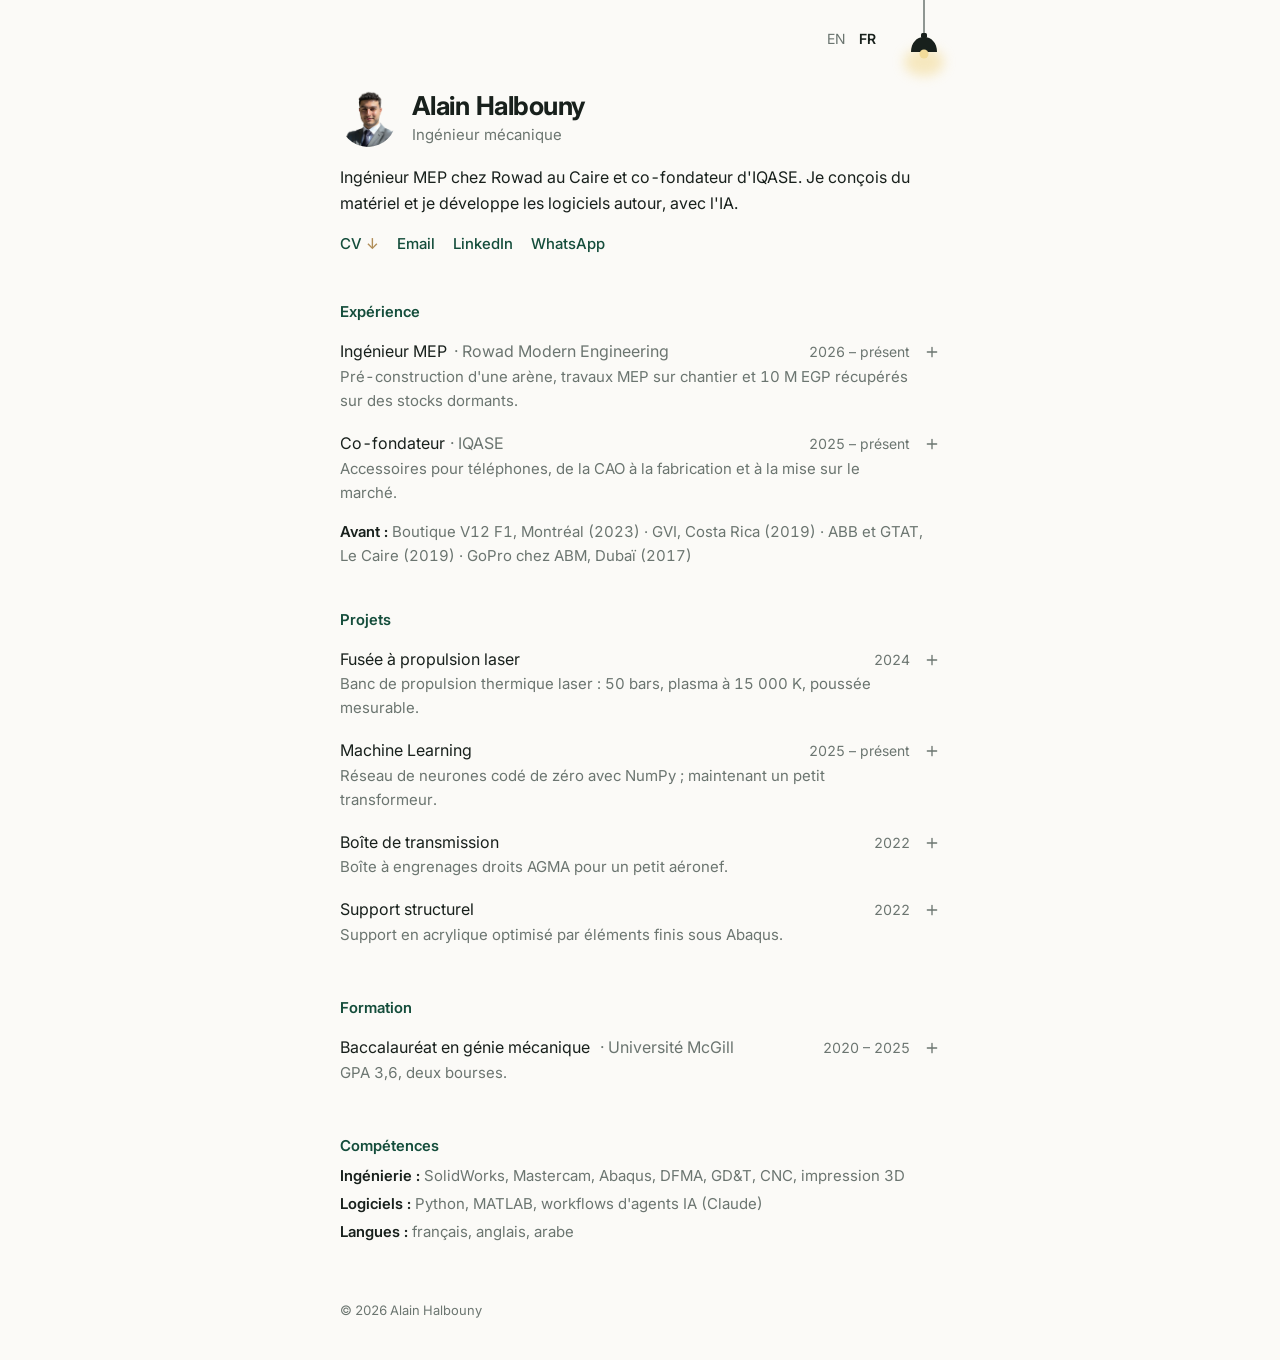
==== fr/index.html @ 98970a5c "Bring the site to life: lamp theme switch, fluid hover, open-in-place rows - Pull-cord lamp switches" ====
<!DOCTYPE html>
<html lang="fr">
<head>
  <meta charset="utf-8">
  <meta name="viewport" content="width=device-width, initial-scale=1">
  <title>Alain Halbouny · Ingénieur mécanique</title>
  <meta name="description" content="Alain Halbouny : ingénieur mécanique (McGill), ingénieur MEP chez Rowad Modern Engineering et co-fondateur d'IQASE.">
  <link rel="alternate" hreflang="en" href="https://a-hal.github.io/">
  <link rel="alternate" hreflang="fr" href="https://a-hal.github.io/fr/">
  <meta property="og:title" content="Alain Halbouny · Ingénieur mécanique">
  <meta property="og:description" content="Alain Halbouny : ingénieur mécanique (McGill), ingénieur MEP chez Rowad Modern Engineering et co-fondateur d'IQASE.">
  <meta property="og:image" content="https://a-hal.github.io/linkedin.png">
  <script>document.documentElement.classList.add("js");try{var t=localStorage.getItem("theme");if(t)document.documentElement.setAttribute("data-theme",t)}catch(e){}</script>
  <link rel="preconnect" href="https://fonts.googleapis.com">
  <link rel="preconnect" href="https://fonts.gstatic.com" crossorigin>
  <link href="https://fonts.googleapis.com/css2?family=Inter:opsz,wght@14..32,400..700&display=swap" rel="stylesheet">
  <link rel="stylesheet" href="../assets/style.css">
</head>
<body>
<div class="wrap">

  <nav class="top">
    <span class="lang">
      <a href="../" hreflang="en"><span class="wt"><span class="ghost" aria-hidden="true">EN</span><span class="live">EN</span></span></a>
      <a href="./" hreflang="fr" aria-current="page"><span class="wt"><span class="ghost" aria-hidden="true">FR</span><span class="live">FR</span></span></a>
    </span>
    <button class="lamp" id="lamp" type="button" aria-label="Tirez le cordon pour passer du clair au sombre">
      <svg width="44" height="96" viewBox="0 0 44 96" aria-hidden="true">
        <line class="cord" x1="22" y1="0" x2="22" y2="34"/>
        <g class="hang">
          <ellipse class="glow" cx="22" cy="62" rx="20" ry="14" filter="url(#lamp-blur)"/>
          <rect class="shade" x="19" y="33" width="6" height="5" rx="1.5"/>
          <path class="shade" d="M9 52 C9 43 14.5 37 22 37 C29.5 37 35 43 35 52 Z"/>
          <circle class="bulb" cx="22" cy="54" r="4.5"/>
        </g>
        <defs><filter id="lamp-blur" x="-60%" y="-60%" width="220%" height="220%"><feGaussianBlur stdDeviation="6"/></filter></defs>
      </svg>
    </button>
  </nav>

  <main class="reveal">
    <header class="intro">
      <div class="who">
        <img src="../linkedin.png" alt="Alain Halbouny" width="56" height="56">
        <div>
          <h1>Alain Halbouny</h1>
          <p class="role">Ingénieur mécanique</p>
        </div>
      </div>
      <p class="lede">Ingénieur MEP chez Rowad au Caire et co-fondateur d'IQASE. Je conçois du matériel et je développe les logiciels autour, avec l'IA.</p>
      <div class="links">
        <a class="cv" href="../cv/Alain_Halbouny_CV_FR.pdf" download>CV</a>
        <a href="mailto:alainhalbouny@gmail.com">Email</a>
        <a href="https://www.linkedin.com/in/alain-halbouny" target="_blank" rel="noopener">LinkedIn</a>
        <a href="https://wa.me/15144431307" target="_blank" rel="noopener">WhatsApp</a>
      </div>
    </header>

    <section>
      <h2>Expérience</h2>
      <ul class="list">
        <li>
          <button class="item-head" type="button" aria-expanded="false" aria-controls="p1">
            <span class="t"><span class="wt"><span class="ghost" aria-hidden="true">Ingénieur MEP</span><span class="live">Ingénieur MEP</span></span> <span class="org">· Rowad Modern Engineering</span></span><time>2026 – présent</time><svg class="plus" viewBox="0 0 24 24" fill="none" stroke="currentColor" stroke-width="2" stroke-linecap="round" aria-hidden="true"><path d="M12 5v14M5 12h14"/></svg>
            <span class="sum">Pré-construction d'une arène, travaux MEP sur chantier et 10&nbsp;M&nbsp;EGP récupérés sur des stocks dormants.</span>
          </button>
          <div class="panel" id="p1"><div><div class="panel-in">
            <ul><li>Pré-construction d'une grande arène intérieure polyvalente : planification MEP, coordination, achats et soumissions.</li><li>Chantier en CVC, incendie, plomberie et électricité : inspections, contrôle qualité, mise en service et remise.</li><li>Valorisation des stocks dormants : 1&nbsp;400 références immobilisées dans l'entrepôt principal. 10&nbsp;M&nbsp;EGP récupérés sur les premiers 20&nbsp;%, deux fois la valeur comptable : ferraille, envoi sur chantier et retours fournisseurs.</li><li>Création avec Claude de l'application web multi-utilisateurs qui pilote le projet : stocks, QC, décisions, audit et tableaux de bord. 1&nbsp;600+ commits en 6&nbsp;semaines avec des agents IA ; données ERP en direct et généralisation à toute l'entreprise à venir.</li><li>Membre du comité Supply Chain.</li></ul><div class="stage" role="img" aria-label="L'application de valorisation des stocks : chaque article reçoit une décision, chantier, ferraille ou retour, et le total récupéré atteint 10&nbsp;M&nbsp;EGP.">
            <div class="win">
              <div class="win-bar"><i></i><i></i><i></i><span>Stocks dormants</span></div>
              <div class="win-body">
                <div class="win-rows"><div class="r"><div class="bar" style="width:62%"></div><div class="bar" style="width:70%"></div><span class="chip">Chantier</span></div><div class="r"><div class="bar" style="width:45%"></div><div class="bar" style="width:50%"></div><span class="chip scrap">Ferraille</span></div><div class="r"><div class="bar" style="width:72%"></div><div class="bar" style="width:60%"></div><span class="chip">Retour</span></div><div class="r"><div class="bar" style="width:54%"></div><div class="bar" style="width:80%"></div><span class="chip">Chantier</span></div><div class="r"><div class="bar" style="width:48%"></div><div class="bar" style="width:55%"></div><span></span></div></div>
                <div class="win-total">
                  <span class="lbl">Récupérés</span>
                  <span class="num"><span class="cur">EGP</span><span class="digits"><span class="dg"><span data-to="1"><b>0</b><b>1</b><b>2</b><b>3</b><b>4</b><b>5</b><b>6</b><b>7</b><b>8</b><b>9</b></span></span><span class="dg"><span data-to="10"><b>0</b><b>1</b><b>2</b><b>3</b><b>4</b><b>5</b><b>6</b><b>7</b><b>8</b><b>9</b><b>0</b></span></span><span>M</span></span></span>
                  <span class="sub">Premiers 20&nbsp;% de 1&nbsp;400 références, 2× la valeur comptable</span>
                </div>
              </div>
            </div>
          </div>
          </div></div></div>
        </li>
        <li>
          <button class="item-head" type="button" aria-expanded="false" aria-controls="p2">
            <span class="t"><span class="wt"><span class="ghost" aria-hidden="true">Co-fondateur</span><span class="live">Co-fondateur</span></span> <span class="org">· IQASE</span></span><time>2025 – présent</time><svg class="plus" viewBox="0 0 24 24" fill="none" stroke="currentColor" stroke-width="2" stroke-linecap="round" aria-hidden="true"><path d="M12 5v14M5 12h14"/></svg>
            <span class="sum">Accessoires pour téléphones, de la CAO à la fabrication et à la mise sur le marché.</span>
          </button>
          <div class="panel" id="p2"><div><div class="panel-in">
            <ul><li>Conception des produits et CAO prête pour la production ; prototypage d'une nouvelle gamme.</li><li>Gestion de la fabrication avec des fournisseurs en Chine ; moule en cours d'usinage pour la première production.</li><li>Modèle financier (coût unitaire, prix, marges), gestion du budget et du compte de résultat.</li><li>Mise sur le marché dans la région MENA : image de marque, marketing digital, distribution.</li></ul>
          </div></div></div>
        </li>
      </ul>
      <p class="note"><b>Avant :</b> Boutique V12 F1, Montréal (2023) · GVI, Costa Rica (2019) · ABB et GTAT, Le Caire (2019) · GoPro chez ABM, Dubaï (2017)</p>
    </section>

    <section>
      <h2>Projets</h2>
      <ul class="list">
        <li>
          <button class="item-head" type="button" aria-expanded="false" aria-controls="p3">
            <span class="t"><span class="wt"><span class="ghost" aria-hidden="true">Fusée à propulsion laser</span><span class="live">Fusée à propulsion laser</span></span></span><time>2024</time><svg class="plus" viewBox="0 0 24 24" fill="none" stroke="currentColor" stroke-width="2" stroke-linecap="round" aria-hidden="true"><path d="M12 5v14M5 12h14"/></svg>
            <span class="sum">Banc de propulsion thermique laser : 50&nbsp;bars, plasma à 15&nbsp;000&nbsp;K, poussée mesurable.</span>
          </button>
          <div class="panel" id="p3"><div><div class="panel-in">
            <ul><li>Chambre d'ionisation en aluminium dimensionnée pour 50&nbsp;bars, avec un laser continu de 350&nbsp;W pendant 30&nbsp;s.</li><li>Étude de transfert de chaleur par premiers principes : dissipateurs et refroidissement régénératif.</li><li>CAO DFMA et dessins GD&amp;T sous SolidWorks ; direction du prototypage et de la fabrication.</li><li>Livré en 6&nbsp;mois dans le budget ; tests structurels réussis et poussée mesurée.</li></ul>
          </div></div></div>
        </li>
        <li>
          <button class="item-head" type="button" aria-expanded="false" aria-controls="p4">
            <span class="t"><span class="wt"><span class="ghost" aria-hidden="true">Machine Learning</span><span class="live">Machine Learning</span></span></span><time>2025 – présent</time><svg class="plus" viewBox="0 0 24 24" fill="none" stroke="currentColor" stroke-width="2" stroke-linecap="round" aria-hidden="true"><path d="M12 5v14M5 12h14"/></svg>
            <span class="sum">Réseau de neurones codé de zéro avec NumPy ; maintenant un petit transformeur.</span>
          </button>
          <div class="panel" id="p4"><div><div class="panel-in">
            <ul><li>Perceptron multicouche codé de zéro avec NumPy, entraîné sur les chiffres manuscrits MNIST.</li><li>Développement d'un petit modèle de langage à transformeurs pour comprendre l'attention.</li></ul>
          </div></div></div>
        </li>
        <li>
          <button class="item-head" type="button" aria-expanded="false" aria-controls="p5">
            <span class="t"><span class="wt"><span class="ghost" aria-hidden="true">Boîte de transmission</span><span class="live">Boîte de transmission</span></span></span><time>2022</time><svg class="plus" viewBox="0 0 24 24" fill="none" stroke="currentColor" stroke-width="2" stroke-linecap="round" aria-hidden="true"><path d="M12 5v14M5 12h14"/></svg>
            <span class="sum">Boîte à engrenages droits AGMA pour un petit aéronef.</span>
          </button>
          <div class="panel" id="p5"><div><div class="panel-in">
            <ul><li>Transmission à engrenages droits à double réduction, norme AGMA.</li><li>Analyse des efforts, contraintes et fatigue ; arbres, roulements et clavettes dimensionnés sur leur cycle de vie.</li><li>Optimisation itérative avec des scripts Python et des feuilles de calcul.</li></ul>
          </div></div></div>
        </li>
        <li>
          <button class="item-head" type="button" aria-expanded="false" aria-controls="p6">
            <span class="t"><span class="wt"><span class="ghost" aria-hidden="true">Support structurel</span><span class="live">Support structurel</span></span></span><time>2022</time><svg class="plus" viewBox="0 0 24 24" fill="none" stroke="currentColor" stroke-width="2" stroke-linecap="round" aria-hidden="true"><path d="M12 5v14M5 12h14"/></svg>
            <span class="sum">Support en acrylique optimisé par éléments finis sous Abaqus.</span>
          </button>
          <div class="panel" id="p6"><div><div class="panel-in">
            <ul><li>Support 2D en acrylique léger, résistance maximale pour une rigidité cible.</li><li>Analyse EF sous Abaqus calibrée avec des essais matériaux ; fichiers DXF pour la découpe laser.</li></ul>
          </div></div></div>
        </li>
      </ul>
    </section>

    <section>
      <h2>Formation</h2>
      <ul class="list">
        <li>
          <button class="item-head" type="button" aria-expanded="false" aria-controls="p7">
            <span class="t"><span class="wt"><span class="ghost" aria-hidden="true">Baccalauréat en génie mécanique</span><span class="live">Baccalauréat en génie mécanique</span></span> <span class="org">· Université McGill</span></span><time>2020 – 2025</time><svg class="plus" viewBox="0 0 24 24" fill="none" stroke="currentColor" stroke-width="2" stroke-linecap="round" aria-hidden="true"><path d="M12 5v14M5 12h14"/></svg>
            <span class="sum">GPA 3,6, deux bourses.</span>
          </button>
          <div class="panel" id="p7"><div><div class="panel-in">
            <ul><li>Bourses commémoratives du Professeur Bill Williams et John Howard Ambrose, 2020–2021.</li><li>Cours : thermodynamique, conception mécanique, mécanique des fluides, DFMA, GD&amp;T, transfert de chaleur, aérodynamique subsonique.</li></ul>
          </div></div></div>
        </li>
      </ul>
    </section>

    <section>
      <h2>Compétences</h2>
      <p class="plain"><b>Ingénierie :</b> SolidWorks, Mastercam, Abaqus, DFMA, GD&amp;T, CNC, impression 3D</p>
      <p class="plain"><b>Logiciels :</b> Python, MATLAB, workflows d'agents IA (Claude)</p>
      <p class="plain"><b>Langues :</b> français, anglais, arabe</p>
    </section>
  </main>

  <footer>© 2026 Alain Halbouny</footer>

</div>
<script src="../assets/main.js"></script>
</body>
</html>
---- assets/style.css ----
/* Alain Halbouny, personal site.
   Motion follows Fluid Functionalism's tiers: fast 80ms (hover, focus),
   moderate 160ms (indicators), slow 250ms (panels, page reveal); exits run
   one tier quicker. Springs are written as linear(). */

/* ---------- Tokens ---------- */
:root {
  --accent: #b08d57;               /* muted gold, the same in both themes */
  --bg: #fbfaf7;                   /* off-white */
  --surface: #ffffff;              /* white */
  --ink: #18201c;
  --muted: #6b7570;
  --line: #e6e5df;
  --hover: rgb(20 77 59 / 0.06);
  --primary: #144d3b;              /* dark alpine green */
  --shadow: 0 1px 2px rgb(24 32 28 / 0.06), 0 12px 32px -8px rgb(24 32 28 / 0.14);
  --bulb: #f3dc9a;
  --scrap-ink: #8a6a37;

  --spring-fast: 80ms linear(0, 0.5729, 0.8966, 0.9789, 0.996, 1, 1);
  --spring-moderate: 160ms linear(0, 0.3878, 0.7777, 0.9458, 0.9946, 1.0029, 1.0021, 1);
  --spring-slow: 250ms linear(0, 0.3878, 0.7777, 0.9458, 0.9946, 1.0029, 1.0021, 1);
  --exit-fast: 60ms ease-in;
  --exit-moderate: 120ms ease-in;
  --arrive: cubic-bezier(0.25, 0.8, 0.25, 1);

  --w-normal: "wght" 400, "opsz" 16;
  --w-semi: "wght" 600, "opsz" 22;
  color-scheme: light;
}
@media (prefers-color-scheme: dark) {
  :root:not([data-theme="light"]) {
    --bg: #0e1421; --surface: #162033; --ink: #e8ecf3; --muted: #8f9bb0; --line: #24304a;
    --hover: rgb(41 151 255 / 0.10); --primary: #2997ff; --bulb: #3a4254; --scrap-ink: #d9b77e;
    --shadow: 0 1px 2px rgb(0 0 0 / 0.4), 0 12px 32px -8px rgb(0 0 0 / 0.5);
    color-scheme: dark;
  }
}
:root[data-theme="dark"] {
  --bg: #0e1421; --surface: #162033; --ink: #e8ecf3; --muted: #8f9bb0; --line: #24304a;
  --hover: rgb(41 151 255 / 0.10); --primary: #2997ff; --bulb: #3a4254; --scrap-ink: #d9b77e;
  --shadow: 0 1px 2px rgb(0 0 0 / 0.4), 0 12px 32px -8px rgb(0 0 0 / 0.5);
  color-scheme: dark;
}

/* ---------- Base ---------- */
*, *::before, *::after { box-sizing: border-box; }
html { -webkit-text-size-adjust: 100%; }
body {
  margin: 0;
  background: var(--bg);
  color: var(--ink);
  font: 16px/1.6 "Inter", system-ui, -apple-system, "Segoe UI", sans-serif;
  font-variation-settings: var(--w-normal);
  font-feature-settings: "tnum" 1;
  transition: background-color 200ms ease, color 200ms ease;
}
b, strong, h1, h2 { font-weight: inherit; font-variation-settings: var(--w-semi); }
a { color: var(--primary); text-decoration: none; }
a:hover { text-decoration: underline; text-decoration-color: var(--accent); text-underline-offset: 3px; }
:focus-visible { outline: 2px solid var(--primary); outline-offset: 2px; border-radius: 6px; }
::selection { background: var(--primary); color: #fff; }

.wrap { max-width: 640px; margin: 0 auto; padding: 0 20px; position: relative; }

/* ---------- Top: language + lamp ---------- */
.top { display: flex; justify-content: flex-end; align-items: center; padding: 22px 58px 0 0; font-size: 14px; min-height: 56px; }
.lang { display: inline-flex; gap: 2px; }
.lang a { color: var(--muted); padding: 2px 6px; border-radius: 6px; transition: color var(--spring-fast); }
.lang a:hover { color: var(--ink); text-decoration: none; }
.lang a[aria-current] { color: var(--ink); }

/* Weight without reflow: a hidden copy at the heaviest weight holds the width. */
.wt { display: inline-grid; }
.wt > * { grid-area: 1 / 1; }
.wt > .ghost { visibility: hidden; font-variation-settings: var(--w-semi); }
.wt > .live { transition: font-variation-settings var(--spring-fast); }
[aria-current] .wt > .live, [aria-expanded="true"] .wt > .live { font-variation-settings: var(--w-semi); }

/* The lamp hangs from the top edge. Pull the cord, or click it, to switch the light. */
.lamp {
  position: absolute; top: 0; right: 14px; width: 44px; height: 96px;
  background: none; border: 0; padding: 0; cursor: grab; touch-action: none;
  -webkit-tap-highlight-color: transparent; border-radius: 0 0 12px 12px;
}
.lamp:active { cursor: grabbing; }
.lamp svg { display: block; overflow: visible; transform-origin: 22px 0; }
.lamp .cord { stroke: var(--muted); stroke-width: 1.5; stroke-linecap: round; }
.lamp .shade { fill: var(--ink); transition: fill 200ms ease; }
.lamp .bulb { fill: var(--bulb); transition: fill 200ms ease; }
.lamp .glow { fill: var(--bulb); opacity: .6; transition: opacity 250ms ease; }
:root[data-theme="dark"] .lamp .glow { opacity: 0; }
@media (prefers-color-scheme: dark) { :root:not([data-theme="light"]) .lamp .glow { opacity: 0; } }

/* ---------- Intro ---------- */
.intro { padding: 34px 0 4px; }
.who { display: flex; align-items: center; gap: 16px; margin-bottom: 18px; }
.who img { width: 56px; height: 56px; border-radius: 50%; object-fit: cover; object-position: center 15%; }
h1 { font-size: 26px; line-height: 1.2; letter-spacing: -0.02em; margin: 0; font-variation-settings: "wght" 700, "opsz" 32; }
.role { margin: 2px 0 0; color: var(--muted); font-size: 15px; }
.lede { margin: 0 0 16px; }
.links { display: flex; flex-wrap: wrap; gap: 6px 18px; font-size: 15px; font-variation-settings: "wght" 500, "opsz" 18; }
.links .cv::after { content: " ↓"; color: var(--accent); }

/* ---------- Sections ---------- */
section { padding-top: 40px; }
h2 { margin: 0 0 6px; font-size: 15px; color: var(--primary); }
.note { margin: 6px 0 0; color: var(--muted); font-size: 15px; }
.note b { color: var(--ink); }
.plain { margin: 0; color: var(--muted); font-size: 15px; }
.plain + .plain { margin-top: 4px; }
.plain b { color: var(--ink); }

/* A list of click-through rows sharing one gliding hover highlight. */
.list { list-style: none; margin: 0 -12px; padding: 0; position: relative; }
.list > li { position: static; }
.item-head { position: relative; z-index: 1; }
.hl {
  position: absolute; left: 0; top: 0; z-index: 0; border-radius: 10px; background: var(--hover);
  opacity: 0; pointer-events: none;
  transition: transform var(--spring-fast), width var(--spring-fast), height var(--spring-fast), opacity var(--exit-fast);
}
.hl.on { opacity: 1; transition: transform var(--spring-fast), width var(--spring-fast), height var(--spring-fast), opacity var(--spring-fast); }
.hl.snap { transition: opacity var(--spring-fast); }

.item-head {
  display: grid; grid-template-columns: 1fr auto 16px; align-items: baseline; gap: 0 14px;
  width: 100%; padding: 9px 12px; margin: 0; border: 0; background: none; color: inherit;
  font: inherit; text-align: left; cursor: pointer; border-radius: 10px;
}
.item-head .org { color: var(--muted); }
.item-head time { color: var(--muted); font-size: 14px; white-space: nowrap; }
.item-head .sum { grid-column: 1 / 3; color: var(--muted); font-size: 15px; }
.plus { width: 16px; height: 16px; align-self: start; margin-top: 5px; grid-row: 1; grid-column: 3; color: var(--muted);
  transition: transform var(--spring-moderate), color var(--spring-fast); }
.item-head:hover .plus { color: var(--ink); }
[aria-expanded="true"] .plus { transform: rotate(45deg); color: var(--ink); }

.panel { display: grid; grid-template-rows: 1fr; }
.js .panel { grid-template-rows: 0fr; transition: grid-template-rows var(--exit-moderate); }
.panel > div { overflow: hidden; min-height: 0; }
.js .open > .panel { grid-template-rows: 1fr; transition: grid-template-rows var(--spring-slow); }
.panel-in { padding: 4px 12px 16px; }
.js .panel-in { opacity: 0; transform: translateY(-4px); transition: opacity var(--exit-fast), transform var(--exit-fast); }
.js .open .panel-in { opacity: 1; transform: none; transition: opacity var(--spring-slow) 40ms, transform var(--spring-slow) 40ms; }
.panel ul { margin: 0; padding: 0 0 0 18px; list-style: disc; display: grid; gap: 4px; font-size: 15px; }
.panel li::marker { color: var(--accent); }

@media (max-width: 520px) {
  .item-head { grid-template-columns: 1fr 16px; }
  .item-head time { grid-row: 2; grid-column: 1; }
  .item-head .sum { grid-row: 3; grid-column: 1 / -1; }
}

footer { padding: 56px 0 40px; color: var(--muted); font-size: 13px; }

/* ---------- Page reveal (after Fluid Functionalism's reveal-landing) ---------- */
@keyframes reveal-in { from { opacity: 0; transform: translateY(12px) scale(0.94); } }
@keyframes reveal-out { to { opacity: 0; transform: translateY(-12px) scale(0.94); } }
.reveal > .intro > * { animation: reveal-in var(--spring-slow) both; }
.reveal > .intro > :nth-child(2) { animation-delay: .1s; }
.reveal > .intro > :nth-child(n + 3) { animation-delay: .2s; }
.reveal > section { animation: reveal-in var(--spring-slow) .3s both; }
@supports (animation-timeline: view()) {
  .reveal > section {
    animation: reveal-in 1ms linear both, reveal-out 1ms linear both, reveal-in var(--spring-slow) backwards;
    animation-timeline: view(), view(), auto;
    animation-range: entry 12px entry 120px, exit calc(100% - 120px) exit calc(100% - 12px), normal;
    animation-delay: 0s, 0s, .4s;
  }
}

/* ---------- Illustration: the material recovery app (Stageshow rules) ---------- */
.stage {
  margin: 14px 0 2px; position: relative; height: 240px; overflow: hidden;
  -webkit-mask-image: linear-gradient(to bottom, #000 72%, transparent 98%);
          mask-image: linear-gradient(to bottom, #000 72%, transparent 98%);
}
.win {
  position: absolute; left: 1px; right: 1px; top: 1px; background: var(--surface); border-radius: 12px;
  box-shadow: var(--shadow), 0 0 0 1px var(--line); font-size: 13px; line-height: 1.3;
}
.win-bar { height: 38px; display: flex; align-items: center; gap: 7px; padding: 0 14px; border-bottom: 1px solid var(--line); }
.win-bar i { width: 10px; height: 10px; border-radius: 50%; background: var(--line); }
.win-bar span { margin-left: 10px; color: var(--muted); }
.win-body { display: grid; grid-template-columns: 1fr 176px; }
.win-rows { padding: 4px 0; border-right: 1px solid var(--line); }
.r { display: grid; grid-template-columns: 1fr 44px 74px; align-items: center; gap: 12px; height: 38px; padding: 0 12px 0 14px; }
.r + .r { border-top: 1px solid var(--line); }
.bar { height: 6px; border-radius: 3px; background: var(--line); }
.chip {
  justify-self: start; padding: 3px 9px; border-radius: 999px; font-size: 12px; line-height: 1.3;
  font-variation-settings: "wght" 520, "opsz" 14; background: var(--hover); color: var(--primary);
  transition: opacity 260ms var(--arrive), transform 260ms var(--arrive);
}
.chip.scrap { background: rgb(176 141 87 / 0.16); color: var(--scrap-ink); }
.win-total { padding: 16px; display: flex; flex-direction: column; gap: 2px; }
.win-total .lbl { color: var(--muted); }
.num { display: flex; align-items: baseline; font-size: 30px; line-height: 1.15; letter-spacing: -0.02em; font-variation-settings: "wght" 650, "opsz" 32; }
.num .cur { margin-right: 6px; font-size: 14px; color: var(--muted); font-variation-settings: var(--w-semi); letter-spacing: 0; }
.digits { display: inline-flex; }
.dg { display: block; height: 1.15em; overflow: hidden; }
.dg > span { display: flex; flex-direction: column; will-change: transform; }
.dg > span > b { display: block; height: 1.15em; font-variation-settings: inherit; }
.win-total .sub { color: var(--muted); font-size: 12px; margin-top: 4px; }

.js .stage:not(.played) .chip { opacity: 0; transform: scale(0.9); }
.stage .r:nth-child(2) .chip { transition-delay: 120ms; }
.stage .r:nth-child(3) .chip { transition-delay: 240ms; }
.stage .r:nth-child(4) .chip { transition-delay: 360ms; }
.stage .r:nth-child(5) .chip { transition-delay: 480ms; }

@media (max-width: 520px) {
  .stage { height: 338px; -webkit-mask-image: linear-gradient(to bottom, #000 84%, transparent 99%); mask-image: linear-gradient(to bottom, #000 84%, transparent 99%); }
  .win-body { grid-template-columns: 1fr; }
  .win-total { order: -1; border-bottom: 1px solid var(--line); }
  .win-rows { border-right: 0; }
  .r { grid-template-columns: 1fr 32px auto; }
  .win-total { flex-direction: row; flex-wrap: wrap; align-items: baseline; gap: 0 12px; padding: 12px 14px; }
  .win-total .sub { flex-basis: 100%; margin-top: 0; }
}

@media (prefers-reduced-motion: reduce) {
  .reveal > *, .reveal > * > * { animation: none !important; }
  .hl, .plus, .panel, .panel-in, .chip { transition-property: opacity, color, background-color !important; }
}
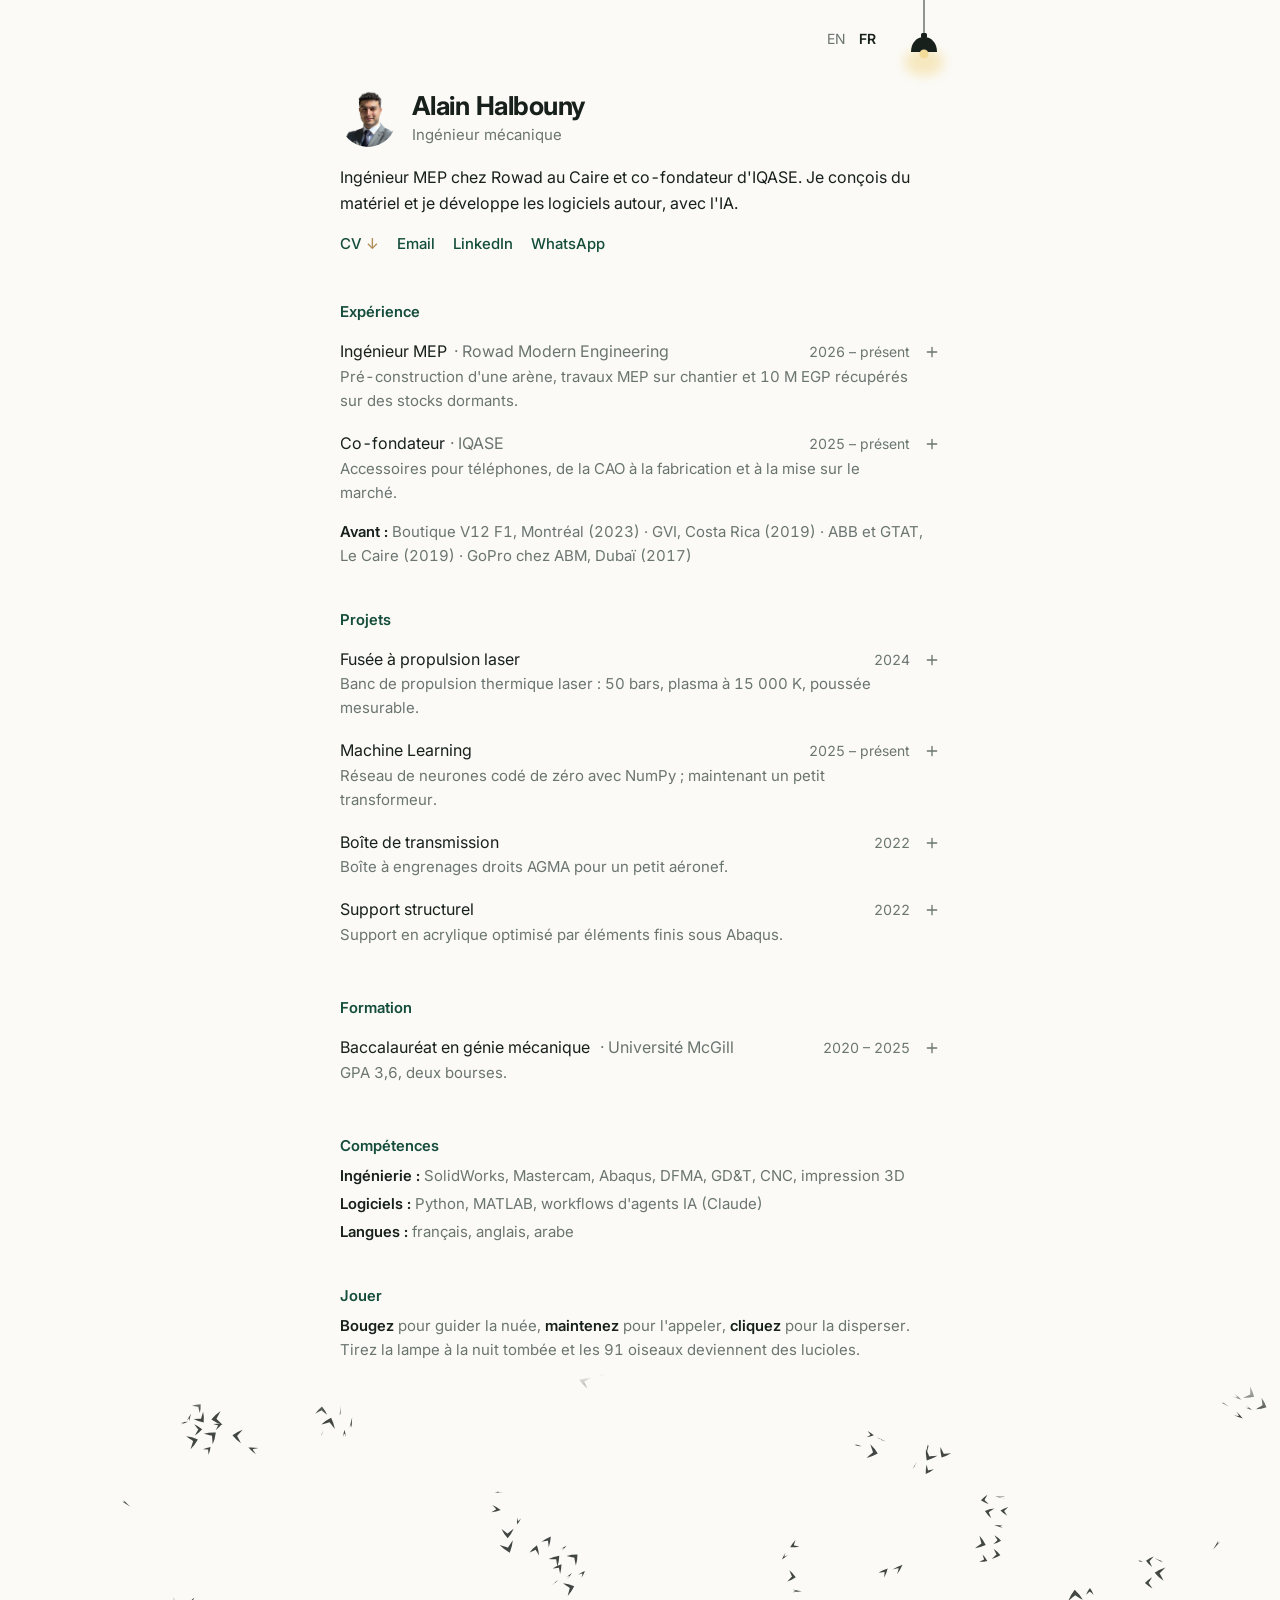
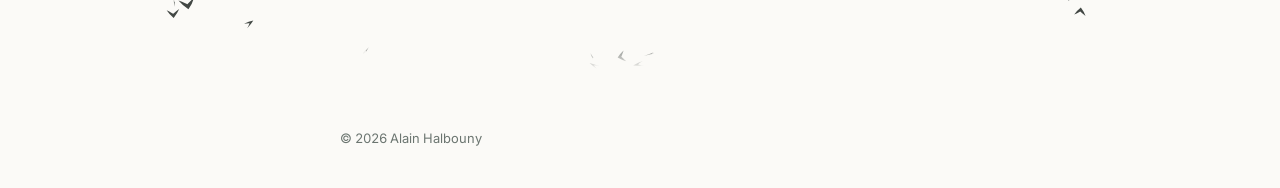
==== commit d717dc41: "Add a flock to play with: birds by day, fireflies after the lamp - A boids flock at the foot of the " ====
--- a/fr/index.html
+++ b/fr/index.html
@@ -26,12 +26,14 @@
     </span>
     <button class="lamp" id="lamp" type="button" aria-label="Tirez le cordon pour passer du clair au sombre">
       <svg width="44" height="96" viewBox="0 0 44 96" aria-hidden="true">
+        <g class="swing">
         <line class="cord" x1="22" y1="0" x2="22" y2="34"/>
         <g class="hang">
           <ellipse class="glow" cx="22" cy="62" rx="20" ry="14" filter="url(#lamp-blur)"/>
           <rect class="shade" x="19" y="33" width="6" height="5" rx="1.5"/>
           <path class="shade" d="M9 52 C9 43 14.5 37 22 37 C29.5 37 35 43 35 52 Z"/>
           <circle class="bulb" cx="22" cy="54" r="4.5"/>
+        </g>
         </g>
         <defs><filter id="lamp-blur" x="-60%" y="-60%" width="220%" height="220%"><feGaussianBlur stdDeviation="6"/></filter></defs>
       </svg>
@@ -156,11 +158,18 @@
       <p class="plain"><b>Logiciels :</b> Python, MATLAB, workflows d'agents IA (Claude)</p>
       <p class="plain"><b>Langues :</b> français, anglais, arabe</p>
     </section>
+
+    <section class="play">
+      <h2>Jouer</h2>
+      <p class="hint"><b>Bougez</b> pour guider la nuée, <b>maintenez</b> pour l'appeler, <b>cliquez</b> pour la disperser. Tirez la lampe à la nuit tombée et les <span id="flock-count">90</span>&nbsp;oiseaux deviennent des lucioles.</p>
+      <canvas id="flock" aria-label="Jouer: flock"></canvas>
+    </section>
   </main>
 
   <footer>© 2026 Alain Halbouny</footer>
 
 </div>
 <script src="../assets/main.js"></script>
+<script src="../assets/flock.js"></script>
 </body>
 </html>
--- a/assets/style.css
+++ b/assets/style.css
@@ -23,6 +23,8 @@
   --exit-fast: 60ms ease-in;
   --exit-moderate: 120ms ease-in;
   --arrive: cubic-bezier(0.25, 0.8, 0.25, 1);
+  --glide: cubic-bezier(0.22, 1, 0.36, 1);      /* soft arrival, no overshoot */
+  --settle: cubic-bezier(0.4, 0, 0.2, 1);
 
   --w-normal: "wght" 400, "opsz" 16;
   --w-semi: "wght" 600, "opsz" 22;
@@ -137,12 +139,14 @@
 [aria-expanded="true"] .plus { transform: rotate(45deg); color: var(--ink); }
 
 .panel { display: grid; grid-template-rows: 1fr; }
-.js .panel { grid-template-rows: 0fr; transition: grid-template-rows var(--exit-moderate); }
+/* Height grows on a curve with no overshoot, so the rows below glide down
+   instead of bouncing; closing is a little quicker than opening. */
+.js .panel { grid-template-rows: 0fr; transition: grid-template-rows 220ms var(--settle); }
 .panel > div { overflow: hidden; min-height: 0; }
-.js .open > .panel { grid-template-rows: 1fr; transition: grid-template-rows var(--spring-slow); }
+.js .open > .panel { grid-template-rows: 1fr; transition: grid-template-rows 340ms var(--glide); }
 .panel-in { padding: 4px 12px 16px; }
-.js .panel-in { opacity: 0; transform: translateY(-4px); transition: opacity var(--exit-fast), transform var(--exit-fast); }
-.js .open .panel-in { opacity: 1; transform: none; transition: opacity var(--spring-slow) 40ms, transform var(--spring-slow) 40ms; }
+.js .panel-in { opacity: 0; transition: opacity 120ms ease-out; }
+.js .open .panel-in { opacity: 1; transition: opacity 300ms var(--glide) 60ms; }
 .panel ul { margin: 0; padding: 0 0 0 18px; list-style: disc; display: grid; gap: 4px; font-size: 15px; }
 .panel li::marker { color: var(--accent); }
 
@@ -155,20 +159,15 @@
 footer { padding: 56px 0 40px; color: var(--muted); font-size: 13px; }
 
 /* ---------- Page reveal (after Fluid Functionalism's reveal-landing) ---------- */
-@keyframes reveal-in { from { opacity: 0; transform: translateY(12px) scale(0.94); } }
-@keyframes reveal-out { to { opacity: 0; transform: translateY(-12px) scale(0.94); } }
-.reveal > .intro > * { animation: reveal-in var(--spring-slow) both; }
-.reveal > .intro > :nth-child(2) { animation-delay: .1s; }
-.reveal > .intro > :nth-child(n + 3) { animation-delay: .2s; }
-.reveal > section { animation: reveal-in var(--spring-slow) .3s both; }
-@supports (animation-timeline: view()) {
-  .reveal > section {
-    animation: reveal-in 1ms linear both, reveal-out 1ms linear both, reveal-in var(--spring-slow) backwards;
-    animation-timeline: view(), view(), auto;
-    animation-range: entry 12px entry 120px, exit calc(100% - 120px) exit calc(100% - 12px), normal;
-    animation-delay: 0s, 0s, .4s;
-  }
-}
+/* One calm rise, once: no scale, no overshoot, nothing tied to the scroll
+   position, nothing on the way out. Sections arrive as they first come into
+   view (main.js adds .in); without JavaScript everything is simply there. */
+@keyframes reveal-in { from { opacity: 0; transform: translateY(8px); } }
+.reveal > .intro > * { animation: reveal-in 560ms var(--glide) both; }
+.reveal > .intro > :nth-child(2) { animation-delay: 70ms; }
+.reveal > .intro > :nth-child(n + 3) { animation-delay: 140ms; }
+.js .reveal > section { opacity: 0; transform: translateY(10px); }
+.js .reveal > section.in { opacity: 1; transform: none; transition: opacity 600ms var(--glide), transform 600ms var(--glide); }
 
 /* ---------- Illustration: the material recovery app (Stageshow rules) ---------- */
 .stage {
@@ -222,5 +221,19 @@
 
 @media (prefers-reduced-motion: reduce) {
   .reveal > *, .reveal > * > * { animation: none !important; }
+  .js .reveal > section { transform: none !important; }
   .hl, .plus, .panel, .panel-in, .chip { transition-property: opacity, color, background-color !important; }
 }
+
+/* ---------- Play: the flock ---------- */
+html, body { overflow-x: clip; }
+.play .hint { margin: 0; color: var(--muted); font-size: 15px; }
+.play .hint b { color: var(--ink); }
+/* full bleed, no frame: the flock flies over the page itself, faded at its edges */
+#flock {
+  display: block; width: 100vw; height: 300px; margin: 10px 0 0 calc(50% - 50vw);
+  touch-action: pan-y; cursor: crosshair;
+  -webkit-mask-image: linear-gradient(to bottom, transparent, #000 14%, #000 86%, transparent);
+          mask-image: linear-gradient(to bottom, transparent, #000 14%, #000 86%, transparent);
+}
+@media (max-width: 520px) { #flock { height: 260px; } }
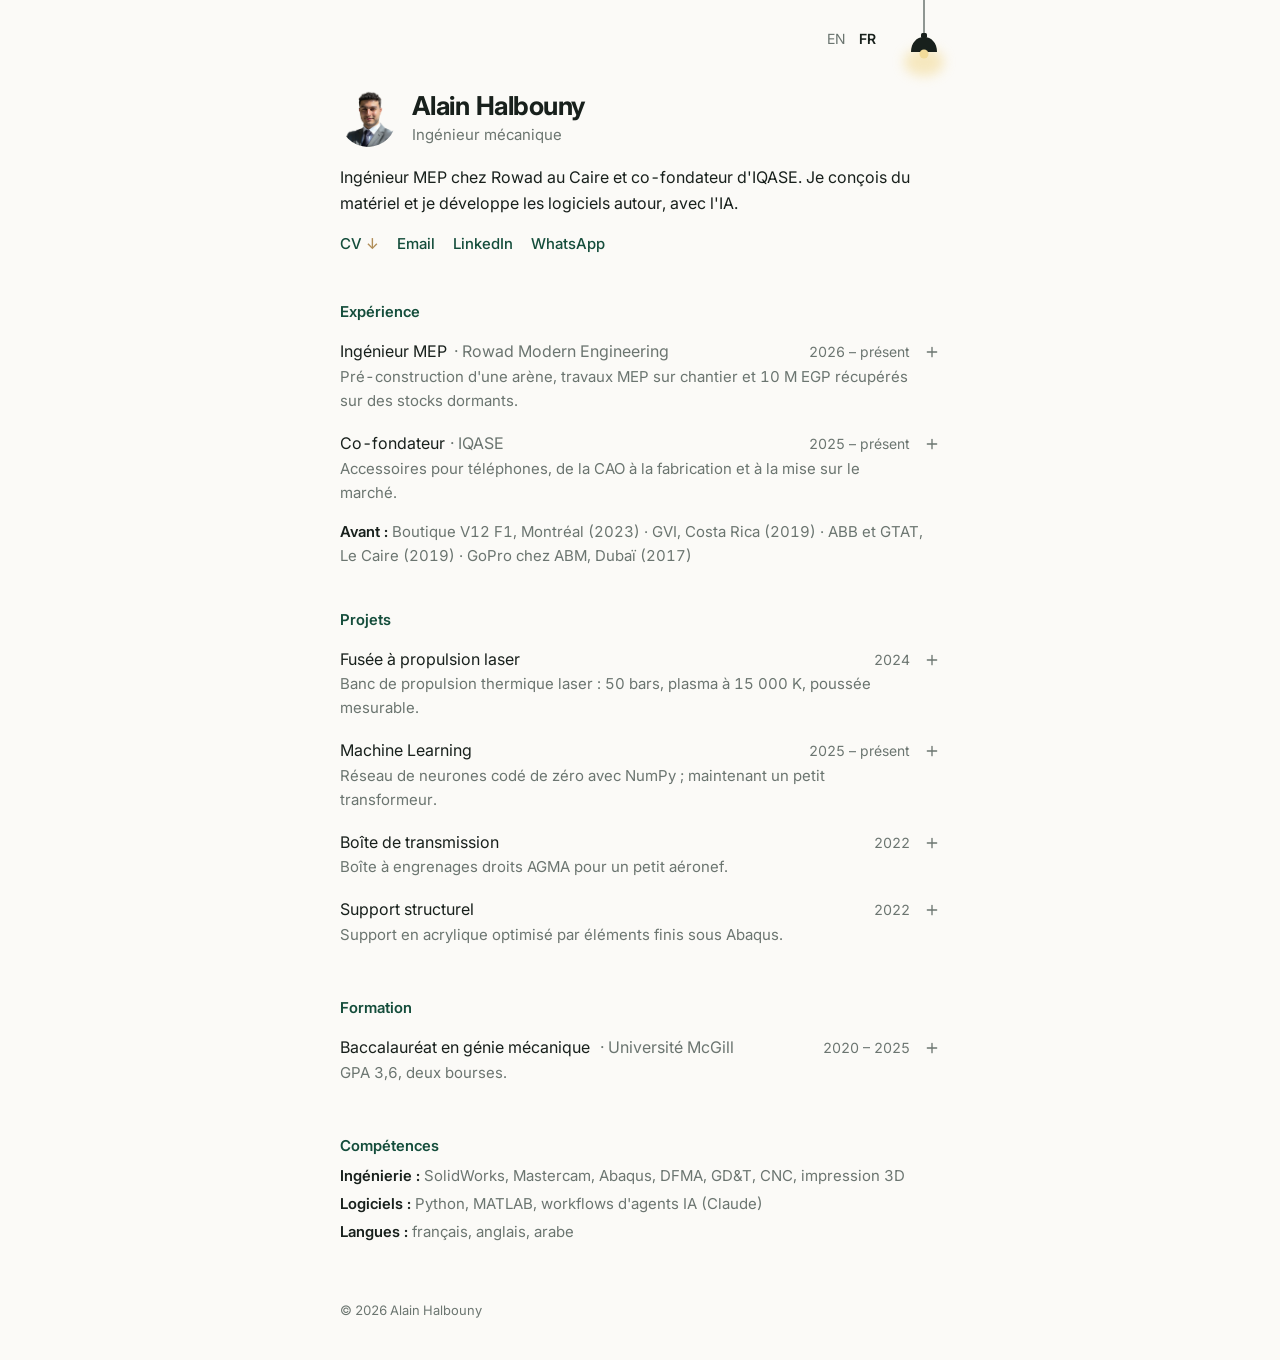
==== commit 07fa00bc: "Revert "Merge pull request #4 from a-hal/play-flock" This reverts commit eb0ed2b5551359c20c06ccca542" ====
--- a/fr/index.html
+++ b/fr/index.html
@@ -158,18 +158,11 @@
       <p class="plain"><b>Logiciels :</b> Python, MATLAB, workflows d'agents IA (Claude)</p>
       <p class="plain"><b>Langues :</b> français, anglais, arabe</p>
     </section>
-
-    <section class="play">
-      <h2>Jouer</h2>
-      <p class="hint"><b>Bougez</b> pour guider la nuée, <b>maintenez</b> pour l'appeler, <b>cliquez</b> pour la disperser. Tirez la lampe à la nuit tombée et les <span id="flock-count">90</span>&nbsp;oiseaux deviennent des lucioles.</p>
-      <canvas id="flock" aria-label="Jouer: flock"></canvas>
-    </section>
   </main>
 
   <footer>© 2026 Alain Halbouny</footer>
 
 </div>
 <script src="../assets/main.js"></script>
-<script src="../assets/flock.js"></script>
 </body>
 </html>
--- a/assets/style.css
+++ b/assets/style.css
@@ -224,16 +224,3 @@
   .js .reveal > section { transform: none !important; }
   .hl, .plus, .panel, .panel-in, .chip { transition-property: opacity, color, background-color !important; }
 }
-
-/* ---------- Play: the flock ---------- */
-html, body { overflow-x: clip; }
-.play .hint { margin: 0; color: var(--muted); font-size: 15px; }
-.play .hint b { color: var(--ink); }
-/* full bleed, no frame: the flock flies over the page itself, faded at its edges */
-#flock {
-  display: block; width: 100vw; height: 300px; margin: 10px 0 0 calc(50% - 50vw);
-  touch-action: pan-y; cursor: crosshair;
-  -webkit-mask-image: linear-gradient(to bottom, transparent, #000 14%, #000 86%, transparent);
-          mask-image: linear-gradient(to bottom, transparent, #000 14%, #000 86%, transparent);
-}
-@media (max-width: 520px) { #flock { height: 260px; } }
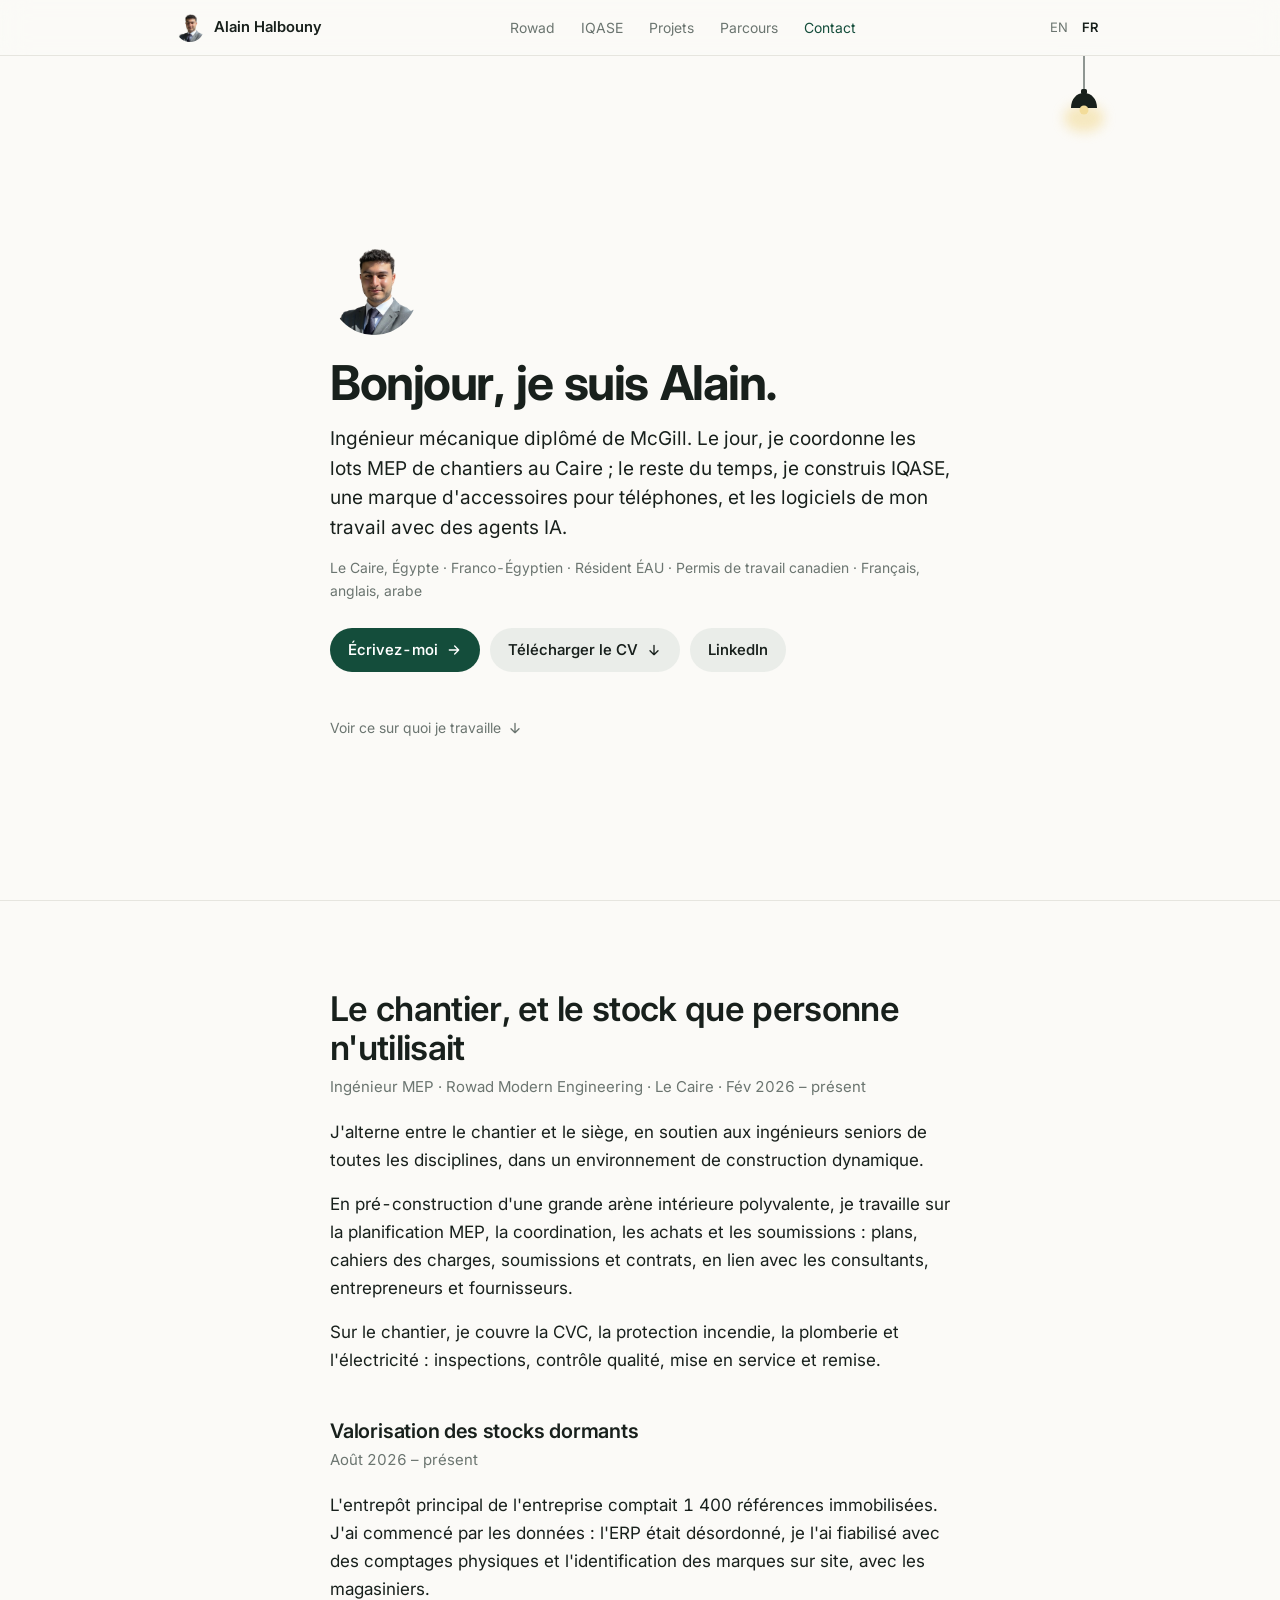
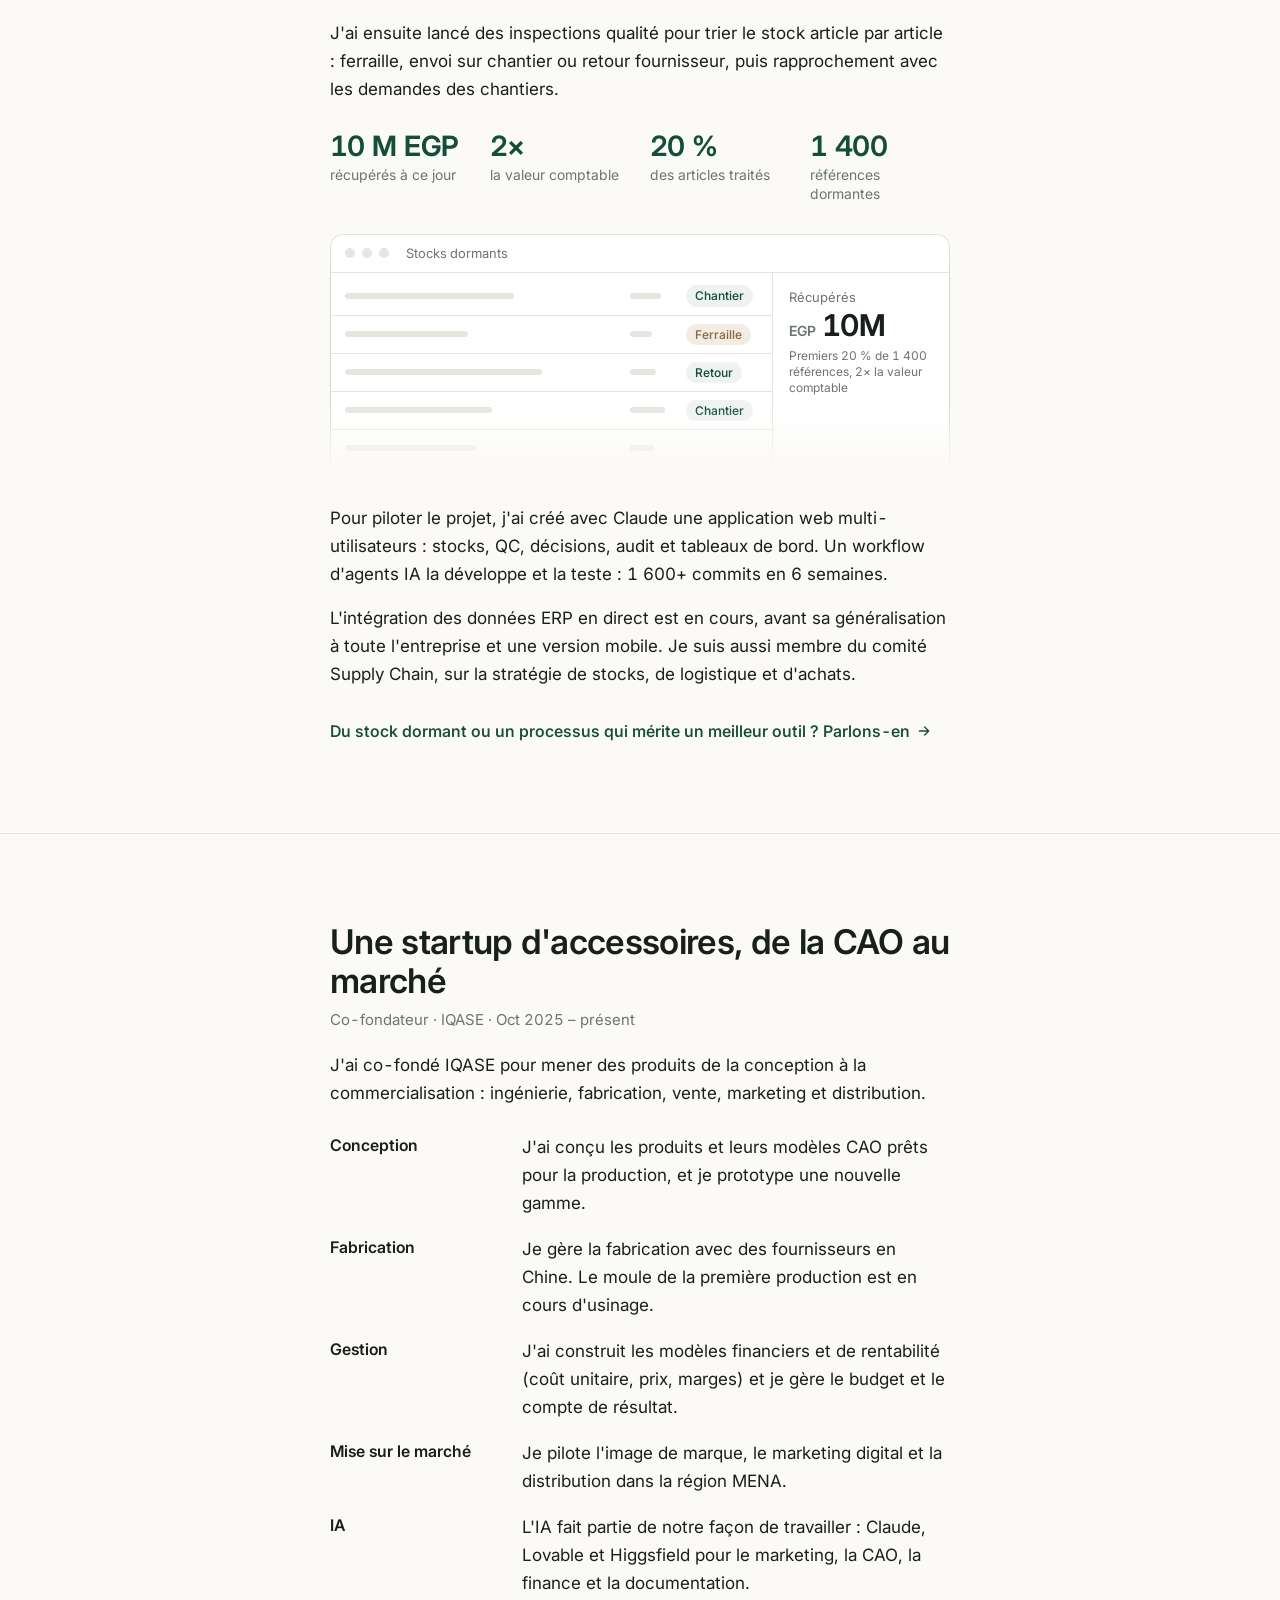
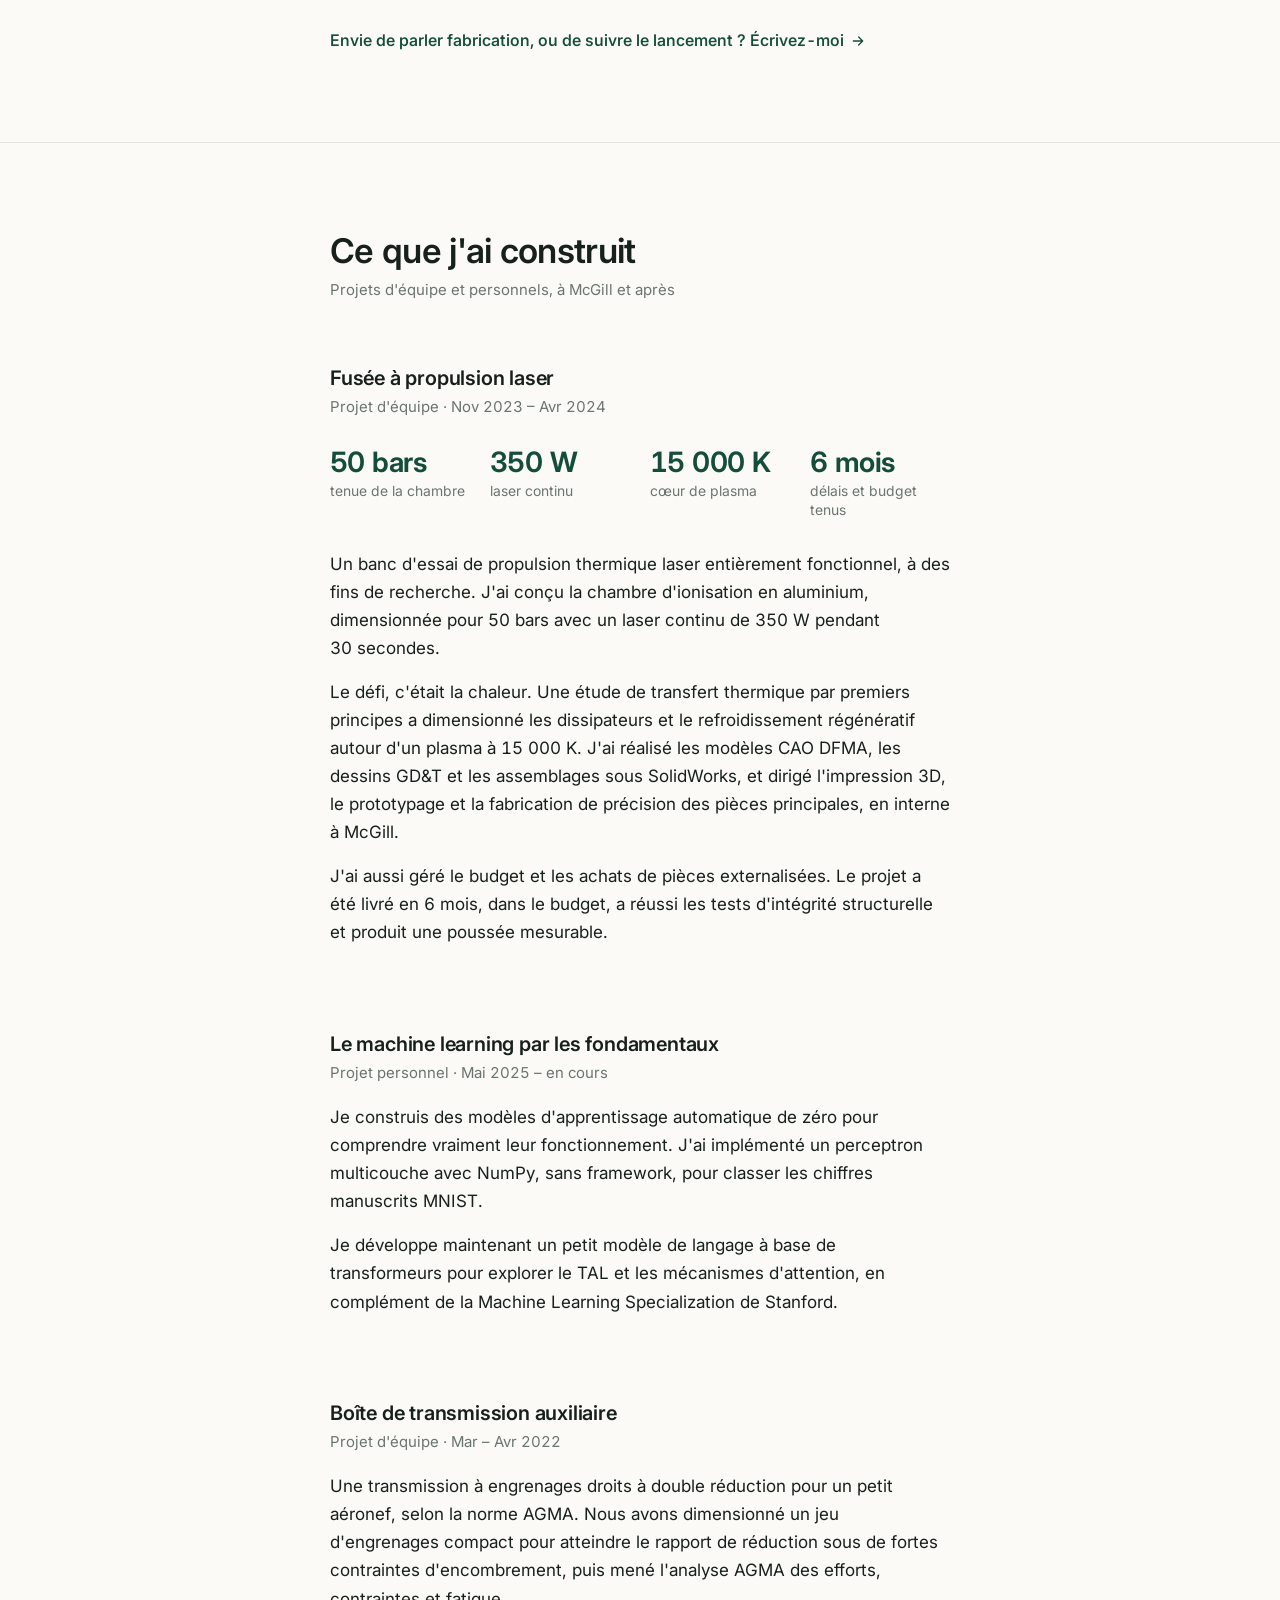
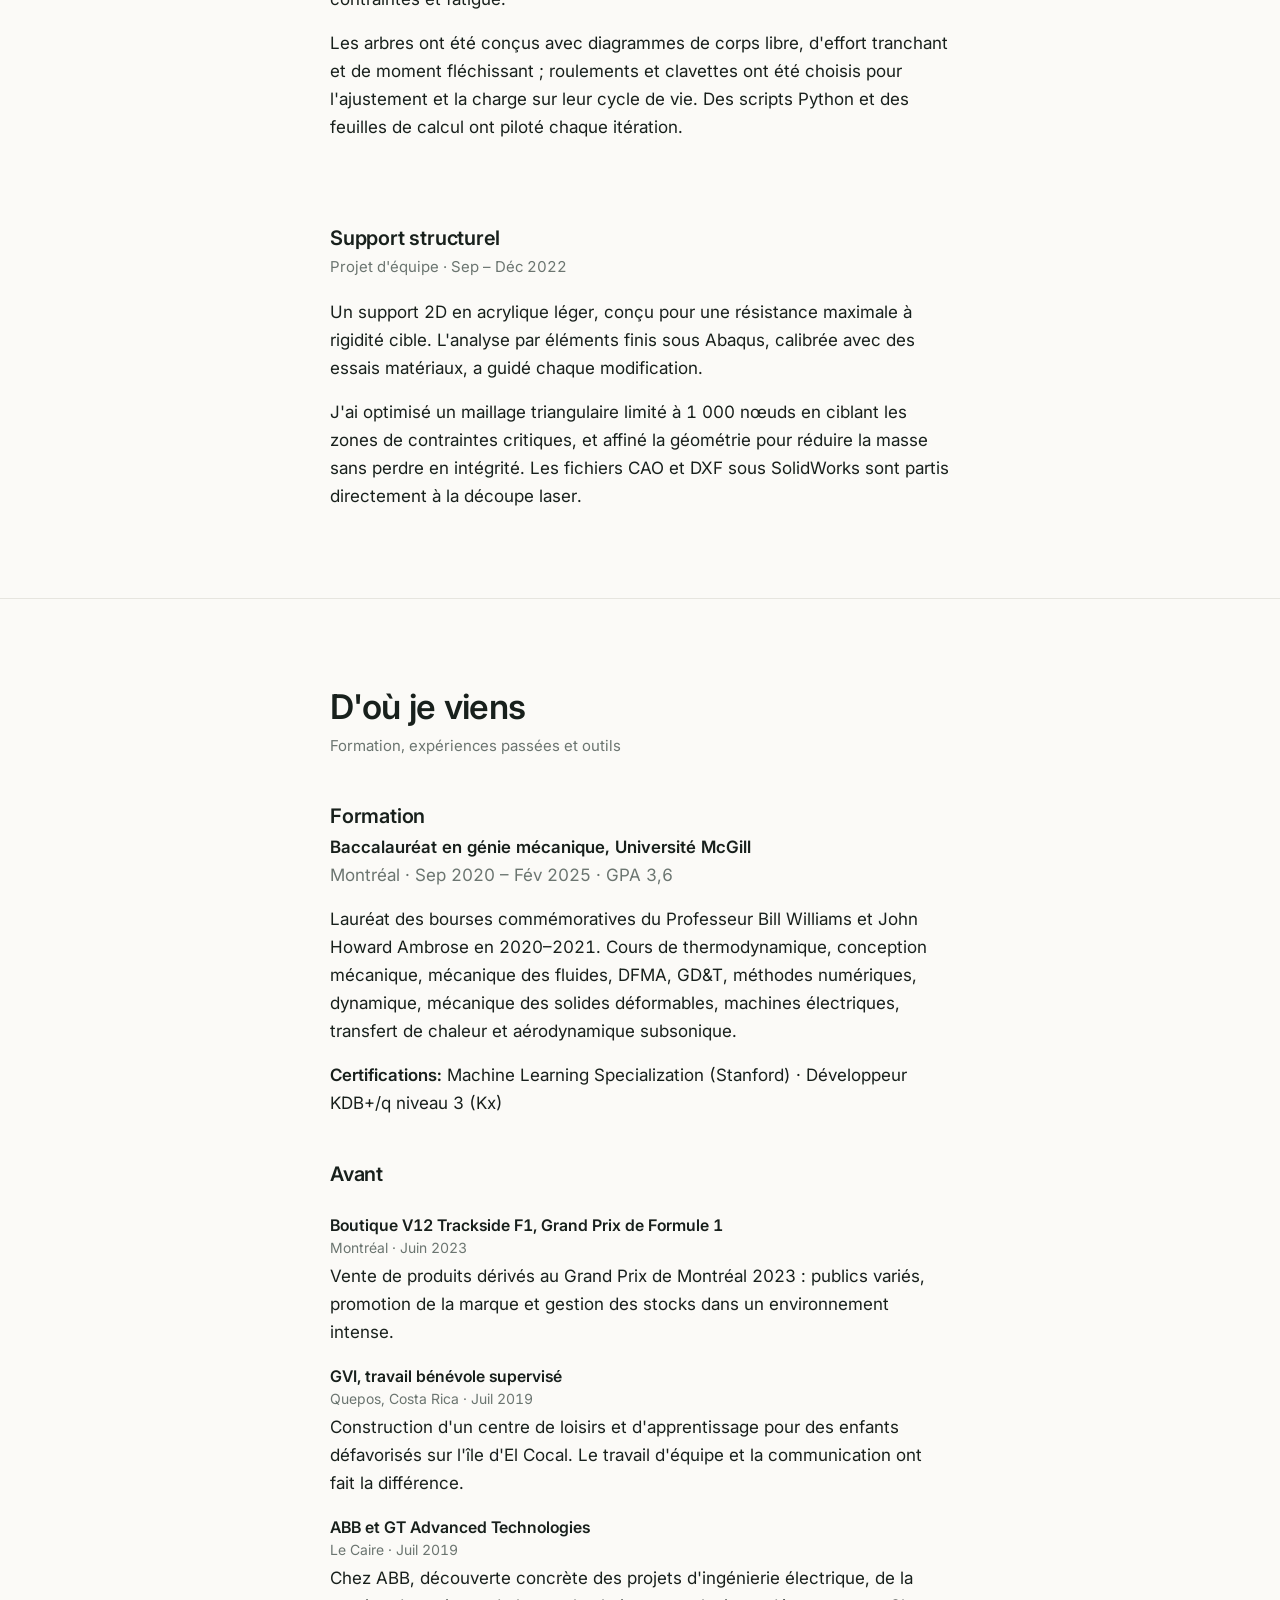
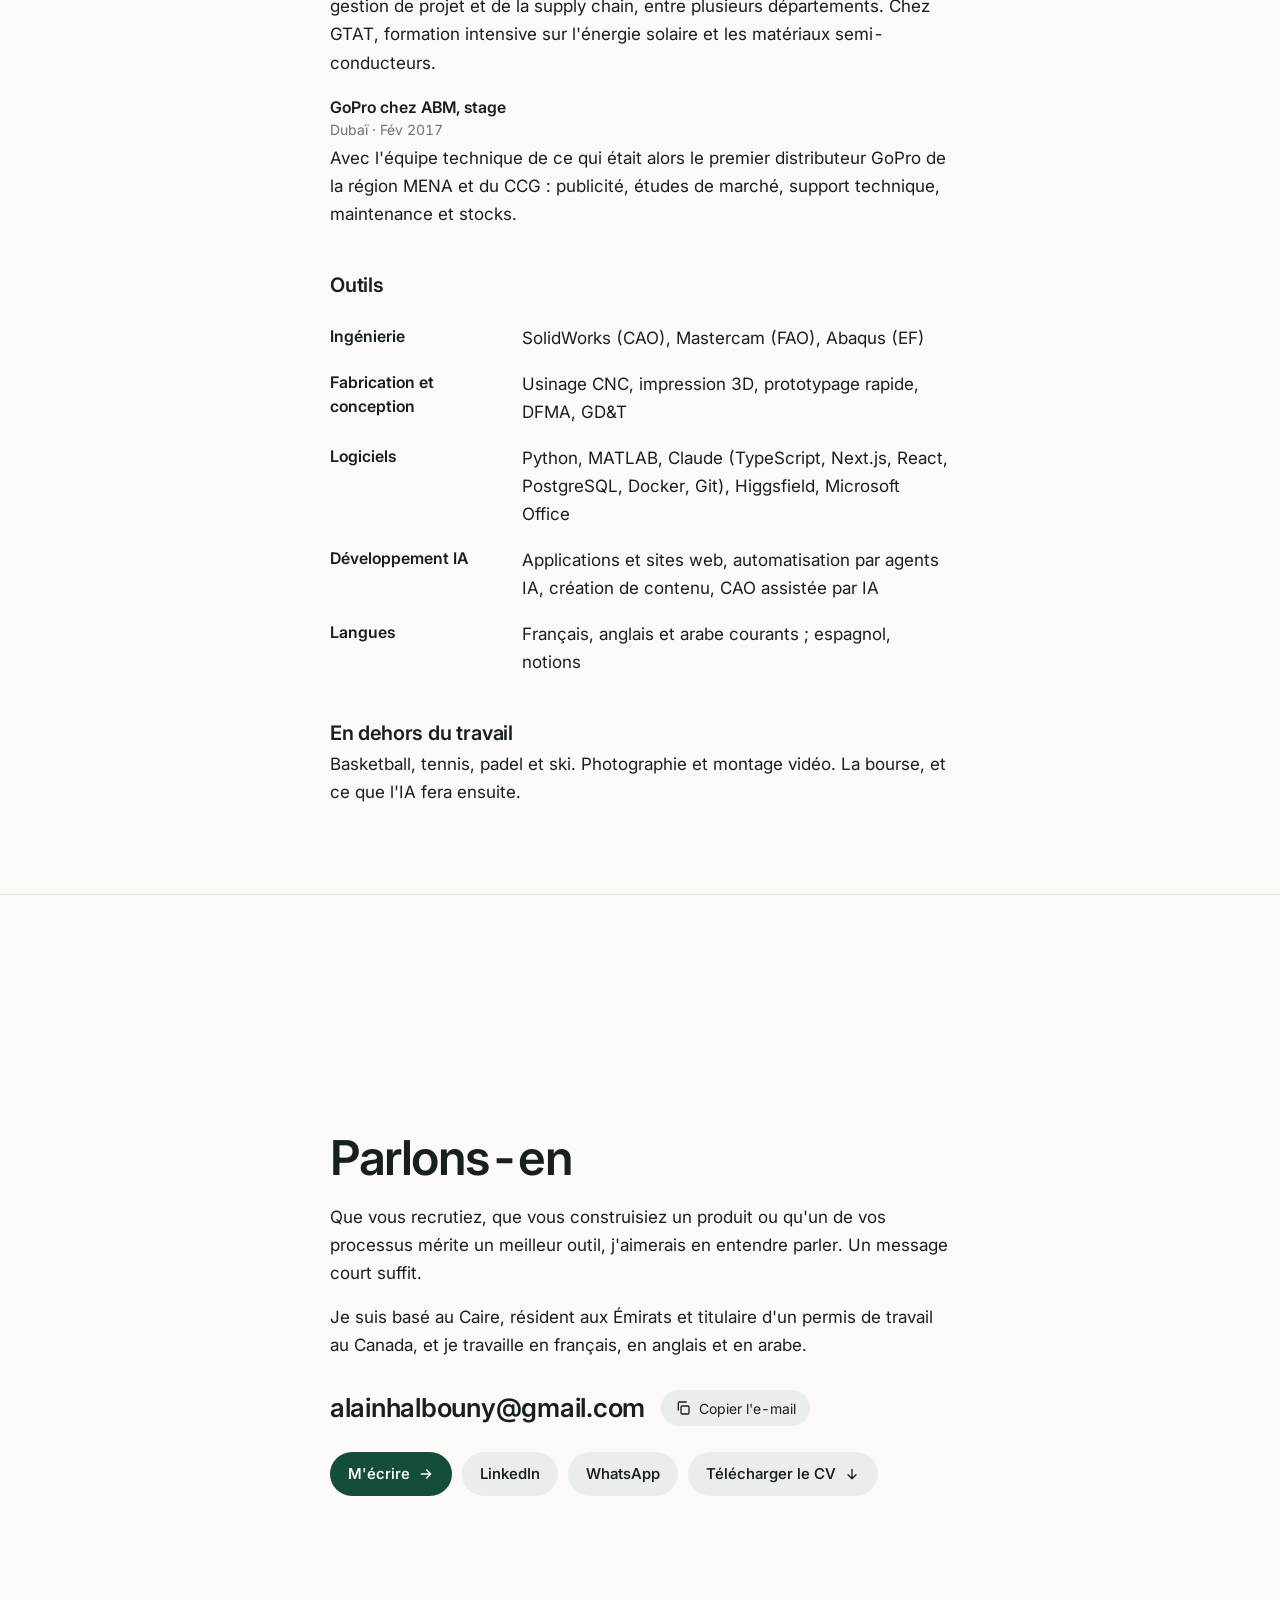
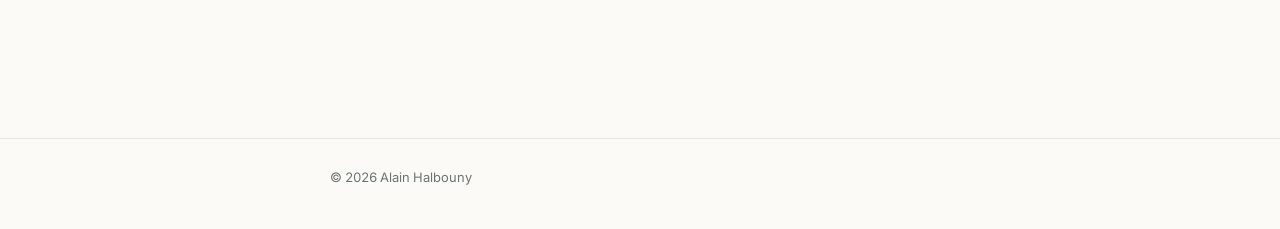
==== commit 56ae5658: "Turn the site into a scrolling story with a section bar and a clear invitation to reach out - Full-s" ====
--- a/fr/index.html
+++ b/fr/index.html
@@ -2,13 +2,13 @@
 <html lang="fr">
 <head>
   <meta charset="utf-8">
-  <meta name="viewport" content="width=device-width, initial-scale=1">
+  <meta name="viewport" content="width=device-width, initial-scale=1, viewport-fit=cover">
   <title>Alain Halbouny · Ingénieur mécanique</title>
-  <meta name="description" content="Alain Halbouny : ingénieur mécanique (McGill), ingénieur MEP chez Rowad Modern Engineering et co-fondateur d'IQASE.">
+  <meta name="description" content="Alain Halbouny : ingénieur mécanique (McGill), ingénieur MEP chez Rowad Modern Engineering et co-fondateur d'IQASE. Écrivez-moi.">
   <link rel="alternate" hreflang="en" href="https://a-hal.github.io/">
   <link rel="alternate" hreflang="fr" href="https://a-hal.github.io/fr/">
   <meta property="og:title" content="Alain Halbouny · Ingénieur mécanique">
-  <meta property="og:description" content="Alain Halbouny : ingénieur mécanique (McGill), ingénieur MEP chez Rowad Modern Engineering et co-fondateur d'IQASE.">
+  <meta property="og:description" content="Alain Halbouny : ingénieur mécanique (McGill), ingénieur MEP chez Rowad Modern Engineering et co-fondateur d'IQASE. Écrivez-moi.">
   <meta property="og:image" content="https://a-hal.github.io/linkedin.png">
   <script>document.documentElement.classList.add("js");try{var t=localStorage.getItem("theme");if(t)document.documentElement.setAttribute("data-theme",t)}catch(e){}</script>
   <link rel="preconnect" href="https://fonts.googleapis.com">
@@ -17,152 +17,193 @@
   <link rel="stylesheet" href="../assets/style.css">
 </head>
 <body>
-<div class="wrap">
-
-  <nav class="top">
+
+<header class="topbar" id="top">
+  <div class="topbar-in">
+    <a class="me" href="#hero" aria-label="Alain Halbouny"><img src="../linkedin.png" alt="" width="28" height="28"><span>Alain Halbouny</span></a>
+    <nav class="sections" aria-label="Sections">
+      <div class="track">
+        <span class="pill" aria-hidden="true"></span>
+          <a href="#rowad" data-spy="rowad">Rowad</a>
+          <a href="#iqase" data-spy="iqase">IQASE</a>
+          <a href="#projects" data-spy="projects">Projets</a>
+          <a href="#background" data-spy="background">Parcours</a>
+          <a href="#contact" data-spy="contact">Contact</a>
+      </div>
+    </nav>
     <span class="lang">
-      <a href="../" hreflang="en"><span class="wt"><span class="ghost" aria-hidden="true">EN</span><span class="live">EN</span></span></a>
-      <a href="./" hreflang="fr" aria-current="page"><span class="wt"><span class="ghost" aria-hidden="true">FR</span><span class="live">FR</span></span></a>
+      <a href="../" hreflang="en">EN</a>
+      <a href="./" hreflang="fr" aria-current="page">FR</a>
     </span>
-    <button class="lamp" id="lamp" type="button" aria-label="Tirez le cordon pour passer du clair au sombre">
-      <svg width="44" height="96" viewBox="0 0 44 96" aria-hidden="true">
-        <g class="swing">
-        <line class="cord" x1="22" y1="0" x2="22" y2="34"/>
-        <g class="hang">
-          <ellipse class="glow" cx="22" cy="62" rx="20" ry="14" filter="url(#lamp-blur)"/>
-          <rect class="shade" x="19" y="33" width="6" height="5" rx="1.5"/>
-          <path class="shade" d="M9 52 C9 43 14.5 37 22 37 C29.5 37 35 43 35 52 Z"/>
-          <circle class="bulb" cx="22" cy="54" r="4.5"/>
-        </g>
-        </g>
-        <defs><filter id="lamp-blur" x="-60%" y="-60%" width="220%" height="220%"><feGaussianBlur stdDeviation="6"/></filter></defs>
-      </svg>
-    </button>
-  </nav>
-
-  <main class="reveal">
-    <header class="intro">
-      <div class="who">
-        <img src="../linkedin.png" alt="Alain Halbouny" width="56" height="56">
-        <div>
-          <h1>Alain Halbouny</h1>
-          <p class="role">Ingénieur mécanique</p>
-        </div>
-      </div>
-      <p class="lede">Ingénieur MEP chez Rowad au Caire et co-fondateur d'IQASE. Je conçois du matériel et je développe les logiciels autour, avec l'IA.</p>
-      <div class="links">
-        <a class="cv" href="../cv/Alain_Halbouny_CV_FR.pdf" download>CV</a>
-        <a href="mailto:alainhalbouny@gmail.com">Email</a>
-        <a href="https://www.linkedin.com/in/alain-halbouny" target="_blank" rel="noopener">LinkedIn</a>
-        <a href="https://wa.me/15144431307" target="_blank" rel="noopener">WhatsApp</a>
-      </div>
-    </header>
-
-    <section>
-      <h2>Expérience</h2>
-      <ul class="list">
-        <li>
-          <button class="item-head" type="button" aria-expanded="false" aria-controls="p1">
-            <span class="t"><span class="wt"><span class="ghost" aria-hidden="true">Ingénieur MEP</span><span class="live">Ingénieur MEP</span></span> <span class="org">· Rowad Modern Engineering</span></span><time>2026 – présent</time><svg class="plus" viewBox="0 0 24 24" fill="none" stroke="currentColor" stroke-width="2" stroke-linecap="round" aria-hidden="true"><path d="M12 5v14M5 12h14"/></svg>
-            <span class="sum">Pré-construction d'une arène, travaux MEP sur chantier et 10&nbsp;M&nbsp;EGP récupérés sur des stocks dormants.</span>
-          </button>
-          <div class="panel" id="p1"><div><div class="panel-in">
-            <ul><li>Pré-construction d'une grande arène intérieure polyvalente : planification MEP, coordination, achats et soumissions.</li><li>Chantier en CVC, incendie, plomberie et électricité : inspections, contrôle qualité, mise en service et remise.</li><li>Valorisation des stocks dormants : 1&nbsp;400 références immobilisées dans l'entrepôt principal. 10&nbsp;M&nbsp;EGP récupérés sur les premiers 20&nbsp;%, deux fois la valeur comptable : ferraille, envoi sur chantier et retours fournisseurs.</li><li>Création avec Claude de l'application web multi-utilisateurs qui pilote le projet : stocks, QC, décisions, audit et tableaux de bord. 1&nbsp;600+ commits en 6&nbsp;semaines avec des agents IA ; données ERP en direct et généralisation à toute l'entreprise à venir.</li><li>Membre du comité Supply Chain.</li></ul><div class="stage" role="img" aria-label="L'application de valorisation des stocks : chaque article reçoit une décision, chantier, ferraille ou retour, et le total récupéré atteint 10&nbsp;M&nbsp;EGP.">
-            <div class="win">
-              <div class="win-bar"><i></i><i></i><i></i><span>Stocks dormants</span></div>
-              <div class="win-body">
-                <div class="win-rows"><div class="r"><div class="bar" style="width:62%"></div><div class="bar" style="width:70%"></div><span class="chip">Chantier</span></div><div class="r"><div class="bar" style="width:45%"></div><div class="bar" style="width:50%"></div><span class="chip scrap">Ferraille</span></div><div class="r"><div class="bar" style="width:72%"></div><div class="bar" style="width:60%"></div><span class="chip">Retour</span></div><div class="r"><div class="bar" style="width:54%"></div><div class="bar" style="width:80%"></div><span class="chip">Chantier</span></div><div class="r"><div class="bar" style="width:48%"></div><div class="bar" style="width:55%"></div><span></span></div></div>
-                <div class="win-total">
-                  <span class="lbl">Récupérés</span>
-                  <span class="num"><span class="cur">EGP</span><span class="digits"><span class="dg"><span data-to="1"><b>0</b><b>1</b><b>2</b><b>3</b><b>4</b><b>5</b><b>6</b><b>7</b><b>8</b><b>9</b></span></span><span class="dg"><span data-to="10"><b>0</b><b>1</b><b>2</b><b>3</b><b>4</b><b>5</b><b>6</b><b>7</b><b>8</b><b>9</b><b>0</b></span></span><span>M</span></span></span>
-                  <span class="sub">Premiers 20&nbsp;% de 1&nbsp;400 références, 2× la valeur comptable</span>
-                </div>
+  </div>
+  <div class="progress" aria-hidden="true"><span></span></div>
+</header>
+
+<main>
+  <section class="hero" id="hero">
+    <div class="wrap">
+      <button class="lamp" id="lamp" type="button" aria-label="Tirez le cordon pour passer du clair au sombre">
+        <svg width="44" height="96" viewBox="0 0 44 96" aria-hidden="true">
+          <g class="swing">
+          <line class="cord" x1="22" y1="0" x2="22" y2="34"/>
+          <g class="hang">
+            <ellipse class="glow" cx="22" cy="62" rx="20" ry="14" filter="url(#lamp-blur)"/>
+            <rect class="shade" x="19" y="33" width="6" height="5" rx="1.5"/>
+            <path class="shade" d="M9 52 C9 43 14.5 37 22 37 C29.5 37 35 43 35 52 Z"/>
+            <circle class="bulb" cx="22" cy="54" r="4.5"/>
+          </g>
+          </g>
+          <defs><filter id="lamp-blur" x="-60%" y="-60%" width="220%" height="220%"><feGaussianBlur stdDeviation="6"/></filter></defs>
+        </svg>
+      </button>
+      <img class="portrait" src="../linkedin.png" alt="Alain Halbouny" width="88" height="88">
+      <h1>Bonjour, je suis Alain.</h1>
+      <p class="lede">Ingénieur mécanique diplômé de McGill. Le jour, je coordonne les lots MEP de chantiers au Caire ; le reste du temps, je construis IQASE, une marque d'accessoires pour téléphones, et les logiciels de mon travail avec des agents IA.</p>
+      <p class="facts">Le Caire, Égypte · Franco-Égyptien · Résident ÉAU · Permis de travail canadien · Français, anglais, arabe</p>
+      <div class="ctas">
+        <a class="btn primary" href="#contact">Écrivez-moi <svg class="ic" viewBox="0 0 24 24" fill="none" stroke="currentColor" stroke-width="2" stroke-linecap="round" stroke-linejoin="round" aria-hidden="true"><path d="M5 12h14M13 6l6 6-6 6"/></svg></a>
+        <a class="btn" href="../cv/Alain_Halbouny_CV_FR.pdf" download>Télécharger le CV <svg class="ic" viewBox="0 0 24 24" fill="none" stroke="currentColor" stroke-width="2" stroke-linecap="round" stroke-linejoin="round" aria-hidden="true"><path d="M12 5v14M6 13l6 6 6-6"/></svg></a>
+        <a class="btn" href="https://www.linkedin.com/in/alain-halbouny" target="_blank" rel="noopener">LinkedIn</a>
+      </div>
+      <a class="scroll-cue" href="#rowad">Voir ce sur quoi je travaille <svg class="ic" viewBox="0 0 24 24" fill="none" stroke="currentColor" stroke-width="2" stroke-linecap="round" stroke-linejoin="round" aria-hidden="true"><path d="M12 5v14M6 13l6 6 6-6"/></svg></a>
+    </div>
+  </section>
+
+  <section class="chapter" id="rowad">
+    <div class="wrap">
+      <h2>Le chantier, et le stock que personne n'utilisait</h2>
+      <p class="meta">Ingénieur MEP · Rowad Modern Engineering · Le Caire · Fév 2026 – présent</p>
+        <p>J'alterne entre le chantier et le siège, en soutien aux ingénieurs seniors de toutes les disciplines, dans un environnement de construction dynamique.</p>
+        <p>En pré-construction d'une grande arène intérieure polyvalente, je travaille sur la planification MEP, la coordination, les achats et les soumissions : plans, cahiers des charges, soumissions et contrats, en lien avec les consultants, entrepreneurs et fournisseurs.</p>
+        <p>Sur le chantier, je couvre la CVC, la protection incendie, la plomberie et l'électricité : inspections, contrôle qualité, mise en service et remise.</p>
+      <h3>Valorisation des stocks dormants</h3>
+      <p class="meta">Août 2026 – présent</p>
+        <p>L'entrepôt principal de l'entreprise comptait 1&nbsp;400 références immobilisées. J'ai commencé par les données : l'ERP était désordonné, je l'ai fiabilisé avec des comptages physiques et l'identification des marques sur site, avec les magasiniers.</p>
+        <p>J'ai ensuite lancé des inspections qualité pour trier le stock article par article : ferraille, envoi sur chantier ou retour fournisseur, puis rapprochement avec les demandes des chantiers.</p>
+      <div class="stats"><div><b>10&nbsp;M EGP</b><span>récupérés à ce jour</span></div><div><b>2×</b><span>la valeur comptable</span></div><div><b>20&nbsp;%</b><span>des articles traités</span></div><div><b>1&nbsp;400</b><span>références dormantes</span></div></div>
+      <div class="stage" role="img" aria-label="L'application de valorisation des stocks : chaque article reçoit une décision, chantier, ferraille ou retour, et le total récupéré atteint 10 M EGP.">
+          <div class="win">
+            <div class="win-bar"><i></i><i></i><i></i><span>Stocks dormants</span></div>
+            <div class="win-body">
+              <div class="win-rows"><div class="r"><div class="bar" style="width:62%"></div><div class="bar" style="width:70%"></div><span class="chip">Chantier</span></div><div class="r"><div class="bar" style="width:45%"></div><div class="bar" style="width:50%"></div><span class="chip scrap">Ferraille</span></div><div class="r"><div class="bar" style="width:72%"></div><div class="bar" style="width:60%"></div><span class="chip">Retour</span></div><div class="r"><div class="bar" style="width:54%"></div><div class="bar" style="width:80%"></div><span class="chip">Chantier</span></div><div class="r"><div class="bar" style="width:48%"></div><div class="bar" style="width:55%"></div><span></span></div></div>
+              <div class="win-total">
+                <span class="lbl">Récupérés</span>
+                <span class="num"><span class="cur">EGP</span><span class="digits"><span class="dg"><span data-to="1"><b>0</b><b>1</b><b>2</b><b>3</b><b>4</b><b>5</b><b>6</b><b>7</b><b>8</b><b>9</b></span></span><span class="dg"><span data-to="10"><b>0</b><b>1</b><b>2</b><b>3</b><b>4</b><b>5</b><b>6</b><b>7</b><b>8</b><b>9</b><b>0</b></span></span><span>M</span></span></span>
+                <span class="sub">Premiers 20&nbsp;% de 1&nbsp;400 références, 2× la valeur comptable</span>
               </div>
             </div>
           </div>
-          </div></div></div>
-        </li>
-        <li>
-          <button class="item-head" type="button" aria-expanded="false" aria-controls="p2">
-            <span class="t"><span class="wt"><span class="ghost" aria-hidden="true">Co-fondateur</span><span class="live">Co-fondateur</span></span> <span class="org">· IQASE</span></span><time>2025 – présent</time><svg class="plus" viewBox="0 0 24 24" fill="none" stroke="currentColor" stroke-width="2" stroke-linecap="round" aria-hidden="true"><path d="M12 5v14M5 12h14"/></svg>
-            <span class="sum">Accessoires pour téléphones, de la CAO à la fabrication et à la mise sur le marché.</span>
-          </button>
-          <div class="panel" id="p2"><div><div class="panel-in">
-            <ul><li>Conception des produits et CAO prête pour la production ; prototypage d'une nouvelle gamme.</li><li>Gestion de la fabrication avec des fournisseurs en Chine ; moule en cours d'usinage pour la première production.</li><li>Modèle financier (coût unitaire, prix, marges), gestion du budget et du compte de résultat.</li><li>Mise sur le marché dans la région MENA : image de marque, marketing digital, distribution.</li></ul>
-          </div></div></div>
-        </li>
-      </ul>
-      <p class="note"><b>Avant :</b> Boutique V12 F1, Montréal (2023) · GVI, Costa Rica (2019) · ABB et GTAT, Le Caire (2019) · GoPro chez ABM, Dubaï (2017)</p>
-    </section>
-
-    <section>
-      <h2>Projets</h2>
-      <ul class="list">
-        <li>
-          <button class="item-head" type="button" aria-expanded="false" aria-controls="p3">
-            <span class="t"><span class="wt"><span class="ghost" aria-hidden="true">Fusée à propulsion laser</span><span class="live">Fusée à propulsion laser</span></span></span><time>2024</time><svg class="plus" viewBox="0 0 24 24" fill="none" stroke="currentColor" stroke-width="2" stroke-linecap="round" aria-hidden="true"><path d="M12 5v14M5 12h14"/></svg>
-            <span class="sum">Banc de propulsion thermique laser : 50&nbsp;bars, plasma à 15&nbsp;000&nbsp;K, poussée mesurable.</span>
-          </button>
-          <div class="panel" id="p3"><div><div class="panel-in">
-            <ul><li>Chambre d'ionisation en aluminium dimensionnée pour 50&nbsp;bars, avec un laser continu de 350&nbsp;W pendant 30&nbsp;s.</li><li>Étude de transfert de chaleur par premiers principes : dissipateurs et refroidissement régénératif.</li><li>CAO DFMA et dessins GD&amp;T sous SolidWorks ; direction du prototypage et de la fabrication.</li><li>Livré en 6&nbsp;mois dans le budget ; tests structurels réussis et poussée mesurée.</li></ul>
-          </div></div></div>
-        </li>
-        <li>
-          <button class="item-head" type="button" aria-expanded="false" aria-controls="p4">
-            <span class="t"><span class="wt"><span class="ghost" aria-hidden="true">Machine Learning</span><span class="live">Machine Learning</span></span></span><time>2025 – présent</time><svg class="plus" viewBox="0 0 24 24" fill="none" stroke="currentColor" stroke-width="2" stroke-linecap="round" aria-hidden="true"><path d="M12 5v14M5 12h14"/></svg>
-            <span class="sum">Réseau de neurones codé de zéro avec NumPy ; maintenant un petit transformeur.</span>
-          </button>
-          <div class="panel" id="p4"><div><div class="panel-in">
-            <ul><li>Perceptron multicouche codé de zéro avec NumPy, entraîné sur les chiffres manuscrits MNIST.</li><li>Développement d'un petit modèle de langage à transformeurs pour comprendre l'attention.</li></ul>
-          </div></div></div>
-        </li>
-        <li>
-          <button class="item-head" type="button" aria-expanded="false" aria-controls="p5">
-            <span class="t"><span class="wt"><span class="ghost" aria-hidden="true">Boîte de transmission</span><span class="live">Boîte de transmission</span></span></span><time>2022</time><svg class="plus" viewBox="0 0 24 24" fill="none" stroke="currentColor" stroke-width="2" stroke-linecap="round" aria-hidden="true"><path d="M12 5v14M5 12h14"/></svg>
-            <span class="sum">Boîte à engrenages droits AGMA pour un petit aéronef.</span>
-          </button>
-          <div class="panel" id="p5"><div><div class="panel-in">
-            <ul><li>Transmission à engrenages droits à double réduction, norme AGMA.</li><li>Analyse des efforts, contraintes et fatigue ; arbres, roulements et clavettes dimensionnés sur leur cycle de vie.</li><li>Optimisation itérative avec des scripts Python et des feuilles de calcul.</li></ul>
-          </div></div></div>
-        </li>
-        <li>
-          <button class="item-head" type="button" aria-expanded="false" aria-controls="p6">
-            <span class="t"><span class="wt"><span class="ghost" aria-hidden="true">Support structurel</span><span class="live">Support structurel</span></span></span><time>2022</time><svg class="plus" viewBox="0 0 24 24" fill="none" stroke="currentColor" stroke-width="2" stroke-linecap="round" aria-hidden="true"><path d="M12 5v14M5 12h14"/></svg>
-            <span class="sum">Support en acrylique optimisé par éléments finis sous Abaqus.</span>
-          </button>
-          <div class="panel" id="p6"><div><div class="panel-in">
-            <ul><li>Support 2D en acrylique léger, résistance maximale pour une rigidité cible.</li><li>Analyse EF sous Abaqus calibrée avec des essais matériaux ; fichiers DXF pour la découpe laser.</li></ul>
-          </div></div></div>
-        </li>
-      </ul>
-    </section>
-
-    <section>
-      <h2>Formation</h2>
-      <ul class="list">
-        <li>
-          <button class="item-head" type="button" aria-expanded="false" aria-controls="p7">
-            <span class="t"><span class="wt"><span class="ghost" aria-hidden="true">Baccalauréat en génie mécanique</span><span class="live">Baccalauréat en génie mécanique</span></span> <span class="org">· Université McGill</span></span><time>2020 – 2025</time><svg class="plus" viewBox="0 0 24 24" fill="none" stroke="currentColor" stroke-width="2" stroke-linecap="round" aria-hidden="true"><path d="M12 5v14M5 12h14"/></svg>
-            <span class="sum">GPA 3,6, deux bourses.</span>
-          </button>
-          <div class="panel" id="p7"><div><div class="panel-in">
-            <ul><li>Bourses commémoratives du Professeur Bill Williams et John Howard Ambrose, 2020–2021.</li><li>Cours : thermodynamique, conception mécanique, mécanique des fluides, DFMA, GD&amp;T, transfert de chaleur, aérodynamique subsonique.</li></ul>
-          </div></div></div>
-        </li>
-      </ul>
-    </section>
-
-    <section>
-      <h2>Compétences</h2>
-      <p class="plain"><b>Ingénierie :</b> SolidWorks, Mastercam, Abaqus, DFMA, GD&amp;T, CNC, impression 3D</p>
-      <p class="plain"><b>Logiciels :</b> Python, MATLAB, workflows d'agents IA (Claude)</p>
-      <p class="plain"><b>Langues :</b> français, anglais, arabe</p>
-    </section>
-  </main>
-
-  <footer>© 2026 Alain Halbouny</footer>
-
-</div>
+        </div>
+        <p>Pour piloter le projet, j'ai créé avec Claude une application web multi-utilisateurs : stocks, QC, décisions, audit et tableaux de bord. Un workflow d'agents IA la développe et la teste : 1&nbsp;600+ commits en 6&nbsp;semaines.</p>
+        <p>L'intégration des données ERP en direct est en cours, avant sa généralisation à toute l'entreprise et une version mobile. Je suis aussi membre du comité Supply Chain, sur la stratégie de stocks, de logistique et d'achats.</p>
+      <p class="nudge"><a href="#contact">Du stock dormant ou un processus qui mérite un meilleur outil ? Parlons-en <svg class="ic" viewBox="0 0 24 24" fill="none" stroke="currentColor" stroke-width="2" stroke-linecap="round" stroke-linejoin="round" aria-hidden="true"><path d="M5 12h14M13 6l6 6-6 6"/></svg></a></p>
+    </div>
+  </section>
+
+  <section class="chapter" id="iqase">
+    <div class="wrap">
+      <h2>Une startup d'accessoires, de la CAO au marché</h2>
+      <p class="meta">Co-fondateur · IQASE · Oct 2025 – présent</p>
+      <p>J'ai co-fondé IQASE pour mener des produits de la conception à la commercialisation : ingénierie, fabrication, vente, marketing et distribution.</p>
+      <dl class="rows">
+          <div class="row"><dt>Conception</dt><dd>J'ai conçu les produits et leurs modèles CAO prêts pour la production, et je prototype une nouvelle gamme.</dd></div>
+          <div class="row"><dt>Fabrication</dt><dd>Je gère la fabrication avec des fournisseurs en Chine. Le moule de la première production est en cours d'usinage.</dd></div>
+          <div class="row"><dt>Gestion</dt><dd>J'ai construit les modèles financiers et de rentabilité (coût unitaire, prix, marges) et je gère le budget et le compte de résultat.</dd></div>
+          <div class="row"><dt>Mise sur le marché</dt><dd>Je pilote l'image de marque, le marketing digital et la distribution dans la région MENA.</dd></div>
+          <div class="row"><dt>IA</dt><dd>L'IA fait partie de notre façon de travailler : Claude, Lovable et Higgsfield pour le marketing, la CAO, la finance et la documentation.</dd></div>
+      </dl>
+      <p class="nudge"><a href="#contact">Envie de parler fabrication, ou de suivre le lancement ? Écrivez-moi <svg class="ic" viewBox="0 0 24 24" fill="none" stroke="currentColor" stroke-width="2" stroke-linecap="round" stroke-linejoin="round" aria-hidden="true"><path d="M5 12h14M13 6l6 6-6 6"/></svg></a></p>
+    </div>
+  </section>
+
+  <section class="chapter" id="projects">
+    <div class="wrap">
+      <h2>Ce que j'ai construit</h2>
+      <p class="meta">Projets d'équipe et personnels, à McGill et après</p>
+      <article class="proj">
+        <h3>Fusée à propulsion laser</h3>
+        <p class="meta">Projet d'équipe · Nov 2023 – Avr 2024</p>
+        <div class="stats"><div><b>50&nbsp;bars</b><span>tenue de la chambre</span></div><div><b>350&nbsp;W</b><span>laser continu</span></div><div><b>15&nbsp;000&nbsp;K</b><span>cœur de plasma</span></div><div><b>6&nbsp;mois</b><span>délais et budget tenus</span></div></div>
+        <p>Un banc d'essai de propulsion thermique laser entièrement fonctionnel, à des fins de recherche. J'ai conçu la chambre d'ionisation en aluminium, dimensionnée pour 50&nbsp;bars avec un laser continu de 350&nbsp;W pendant 30&nbsp;secondes.</p>
+        <p>Le défi, c'était la chaleur. Une étude de transfert thermique par premiers principes a dimensionné les dissipateurs et le refroidissement régénératif autour d'un plasma à 15&nbsp;000&nbsp;K. J'ai réalisé les modèles CAO DFMA, les dessins GD&amp;T et les assemblages sous SolidWorks, et dirigé l'impression 3D, le prototypage et la fabrication de précision des pièces principales, en interne à McGill.</p>
+        <p>J'ai aussi géré le budget et les achats de pièces externalisées. Le projet a été livré en 6&nbsp;mois, dans le budget, a réussi les tests d'intégrité structurelle et produit une poussée mesurable.</p>
+      </article>
+      <article class="proj">
+        <h3>Le machine learning par les fondamentaux</h3>
+        <p class="meta">Projet personnel · Mai 2025 – en cours</p>
+        
+        <p>Je construis des modèles d'apprentissage automatique de zéro pour comprendre vraiment leur fonctionnement. J'ai implémenté un perceptron multicouche avec NumPy, sans framework, pour classer les chiffres manuscrits MNIST.</p>
+        <p>Je développe maintenant un petit modèle de langage à base de transformeurs pour explorer le TAL et les mécanismes d'attention, en complément de la Machine Learning Specialization de Stanford.</p>
+      </article>
+      <article class="proj">
+        <h3>Boîte de transmission auxiliaire</h3>
+        <p class="meta">Projet d'équipe · Mar – Avr 2022</p>
+        
+        <p>Une transmission à engrenages droits à double réduction pour un petit aéronef, selon la norme AGMA. Nous avons dimensionné un jeu d'engrenages compact pour atteindre le rapport de réduction sous de fortes contraintes d'encombrement, puis mené l'analyse AGMA des efforts, contraintes et fatigue.</p>
+        <p>Les arbres ont été conçus avec diagrammes de corps libre, d'effort tranchant et de moment fléchissant ; roulements et clavettes ont été choisis pour l'ajustement et la charge sur leur cycle de vie. Des scripts Python et des feuilles de calcul ont piloté chaque itération.</p>
+      </article>
+      <article class="proj">
+        <h3>Support structurel</h3>
+        <p class="meta">Projet d'équipe · Sep – Déc 2022</p>
+        
+        <p>Un support 2D en acrylique léger, conçu pour une résistance maximale à rigidité cible. L'analyse par éléments finis sous Abaqus, calibrée avec des essais matériaux, a guidé chaque modification.</p>
+        <p>J'ai optimisé un maillage triangulaire limité à 1&nbsp;000 nœuds en ciblant les zones de contraintes critiques, et affiné la géométrie pour réduire la masse sans perdre en intégrité. Les fichiers CAO et DXF sous SolidWorks sont partis directement à la découpe laser.</p>
+      </article>
+    </div>
+  </section>
+
+  <section class="chapter" id="background">
+    <div class="wrap">
+      <h2>D'où je viens</h2>
+      <p class="meta">Formation, expériences passées et outils</p>
+      <h3>Formation</h3>
+      <p><b>Baccalauréat en génie mécanique, Université McGill</b><br><span class="muted">Montréal · Sep 2020 – Fév 2025 · GPA 3,6</span></p>
+      <p>Lauréat des bourses commémoratives du Professeur Bill Williams et John Howard Ambrose en 2020–2021. Cours de thermodynamique, conception mécanique, mécanique des fluides, DFMA, GD&amp;T, méthodes numériques, dynamique, mécanique des solides déformables, machines électriques, transfert de chaleur et aérodynamique subsonique.</p>
+      <p><b>Certifications:</b> Machine Learning Specialization (Stanford) · Développeur KDB+/q niveau 3 (Kx)</p>
+      <h3>Avant</h3>
+      <dl class="rows stacked">
+          <div class="row"><dt>Boutique V12 Trackside F1, Grand Prix de Formule 1<span>Montréal · Juin 2023</span></dt><dd>Vente de produits dérivés au Grand Prix de Montréal 2023 : publics variés, promotion de la marque et gestion des stocks dans un environnement intense.</dd></div>
+          <div class="row"><dt>GVI, travail bénévole supervisé<span>Quepos, Costa Rica · Juil 2019</span></dt><dd>Construction d'un centre de loisirs et d'apprentissage pour des enfants défavorisés sur l'île d'El Cocal. Le travail d'équipe et la communication ont fait la différence.</dd></div>
+          <div class="row"><dt>ABB et GT Advanced Technologies<span>Le Caire · Juil 2019</span></dt><dd>Chez ABB, découverte concrète des projets d'ingénierie électrique, de la gestion de projet et de la supply chain, entre plusieurs départements. Chez GTAT, formation intensive sur l'énergie solaire et les matériaux semi-conducteurs.</dd></div>
+          <div class="row"><dt>GoPro chez ABM, stage<span>Dubaï · Fév 2017</span></dt><dd>Avec l'équipe technique de ce qui était alors le premier distributeur GoPro de la région MENA et du CCG : publicité, études de marché, support technique, maintenance et stocks.</dd></div>
+      </dl>
+      <h3>Outils</h3>
+      <dl class="rows">
+          <div class="row"><dt>Ingénierie</dt><dd>SolidWorks (CAO), Mastercam (FAO), Abaqus (EF)</dd></div>
+          <div class="row"><dt>Fabrication et conception</dt><dd>Usinage CNC, impression 3D, prototypage rapide, DFMA, GD&amp;T</dd></div>
+          <div class="row"><dt>Logiciels</dt><dd>Python, MATLAB, Claude (TypeScript, Next.js, React, PostgreSQL, Docker, Git), Higgsfield, Microsoft Office</dd></div>
+          <div class="row"><dt>Développement IA</dt><dd>Applications et sites web, automatisation par agents IA, création de contenu, CAO assistée par IA</dd></div>
+          <div class="row"><dt>Langues</dt><dd>Français, anglais et arabe courants ; espagnol, notions</dd></div>
+      </dl>
+      <h3>En dehors du travail</h3>
+      <p>Basketball, tennis, padel et ski. Photographie et montage vidéo. La bourse, et ce que l'IA fera ensuite.</p>
+    </div>
+  </section>
+
+  <section class="chapter contact" id="contact">
+    <div class="wrap">
+      <h2>Parlons-en</h2>
+        <p>Que vous recrutiez, que vous construisiez un produit ou qu'un de vos processus mérite un meilleur outil, j'aimerais en entendre parler. Un message court suffit.</p>
+        <p>Je suis basé au Caire, résident aux Émirats et titulaire d'un permis de travail au Canada, et je travaille en français, en anglais et en arabe.</p>
+      <div class="mail">
+        <a class="address" href="mailto:alainhalbouny@gmail.com">alainhalbouny@gmail.com</a>
+        <button class="copy" type="button" data-email="alainhalbouny@gmail.com" data-copied="Copié" aria-label="Copier l'e-mail">
+          <span class="swap"><svg class="ic a" viewBox="0 0 24 24" fill="none" stroke="currentColor" stroke-width="2" stroke-linecap="round" stroke-linejoin="round" aria-hidden="true"><rect x="9" y="9" width="12" height="12" rx="2"/><path d="M5 15V5a2 2 0 0 1 2-2h10"/></svg><svg class="ic b" viewBox="0 0 24 24" fill="none" stroke="currentColor" stroke-width="2" stroke-linecap="round" stroke-linejoin="round" aria-hidden="true"><path d="M20 6 9 17l-5-5"/></svg></span><span class="copy-label">Copier l'e-mail</span>
+          <span class="sr" aria-live="polite"></span>
+        </button>
+      </div>
+      <div class="ctas">
+        <a class="btn primary" href="mailto:alainhalbouny@gmail.com">M'écrire <svg class="ic" viewBox="0 0 24 24" fill="none" stroke="currentColor" stroke-width="2" stroke-linecap="round" stroke-linejoin="round" aria-hidden="true"><path d="M5 12h14M13 6l6 6-6 6"/></svg></a>
+        <a class="btn" href="https://www.linkedin.com/in/alain-halbouny" target="_blank" rel="noopener">LinkedIn</a>
+        <a class="btn" href="https://wa.me/15144431307" target="_blank" rel="noopener">WhatsApp</a>
+        <a class="btn" href="../cv/Alain_Halbouny_CV_FR.pdf" download>Télécharger le CV <svg class="ic" viewBox="0 0 24 24" fill="none" stroke="currentColor" stroke-width="2" stroke-linecap="round" stroke-linejoin="round" aria-hidden="true"><path d="M12 5v14M6 13l6 6 6-6"/></svg></a>
+      </div>
+    </div>
+  </section>
+</main>
+
+<footer><div class="wrap">© 2026 Alain Halbouny</div></footer>
+
 <script src="../assets/main.js"></script>
 </body>
 </html>
--- a/assets/style.css
+++ b/assets/style.css
@@ -1,7 +1,7 @@
 /* Alain Halbouny, personal site.
-   Motion follows Fluid Functionalism's tiers: fast 80ms (hover, focus),
-   moderate 160ms (indicators), slow 250ms (panels, page reveal); exits run
-   one tier quicker. Springs are written as linear(). */
+   A scrolling story with a sticky section bar. Motion follows Fluid
+   Functionalism's tiers (fast 80ms hover, moderate 160ms indicators) and
+   arrivals that glide in without overshoot. */
 
 /* ---------- Tokens ---------- */
 :root {
@@ -11,82 +11,141 @@
   --ink: #18201c;
   --muted: #6b7570;
   --line: #e6e5df;
-  --hover: rgb(20 77 59 / 0.06);
+  --hover: rgb(20 77 59 / 0.07);
+  --hover-strong: rgb(20 77 59 / 0.13);
   --primary: #144d3b;              /* dark alpine green */
+  --on-primary: #ffffff;
   --shadow: 0 1px 2px rgb(24 32 28 / 0.06), 0 12px 32px -8px rgb(24 32 28 / 0.14);
   --bulb: #f3dc9a;
   --scrap-ink: #8a6a37;
+  --bar-bg: rgb(251 250 247 / 0.82);
 
   --spring-fast: 80ms linear(0, 0.5729, 0.8966, 0.9789, 0.996, 1, 1);
   --spring-moderate: 160ms linear(0, 0.3878, 0.7777, 0.9458, 0.9946, 1.0029, 1.0021, 1);
-  --spring-slow: 250ms linear(0, 0.3878, 0.7777, 0.9458, 0.9946, 1.0029, 1.0021, 1);
-  --exit-fast: 60ms ease-in;
-  --exit-moderate: 120ms ease-in;
   --arrive: cubic-bezier(0.25, 0.8, 0.25, 1);
   --glide: cubic-bezier(0.22, 1, 0.36, 1);      /* soft arrival, no overshoot */
-  --settle: cubic-bezier(0.4, 0, 0.2, 1);
 
   --w-normal: "wght" 400, "opsz" 16;
   --w-semi: "wght" 600, "opsz" 22;
+  --bar-h: 56px;
   color-scheme: light;
 }
 @media (prefers-color-scheme: dark) {
   :root:not([data-theme="light"]) {
     --bg: #0e1421; --surface: #162033; --ink: #e8ecf3; --muted: #8f9bb0; --line: #24304a;
-    --hover: rgb(41 151 255 / 0.10); --primary: #2997ff; --bulb: #3a4254; --scrap-ink: #d9b77e;
+    --hover: rgb(41 151 255 / 0.12); --hover-strong: rgb(41 151 255 / 0.2); --primary: #2997ff; --on-primary: #ffffff; --bulb: #3a4254; --scrap-ink: #d9b77e;
     --shadow: 0 1px 2px rgb(0 0 0 / 0.4), 0 12px 32px -8px rgb(0 0 0 / 0.5);
+    --bar-bg: rgb(14 20 33 / 0.8);
     color-scheme: dark;
   }
 }
 :root[data-theme="dark"] {
   --bg: #0e1421; --surface: #162033; --ink: #e8ecf3; --muted: #8f9bb0; --line: #24304a;
-  --hover: rgb(41 151 255 / 0.10); --primary: #2997ff; --bulb: #3a4254; --scrap-ink: #d9b77e;
+  --hover: rgb(41 151 255 / 0.12); --hover-strong: rgb(41 151 255 / 0.2); --primary: #2997ff; --on-primary: #ffffff; --bulb: #3a4254; --scrap-ink: #d9b77e;
   --shadow: 0 1px 2px rgb(0 0 0 / 0.4), 0 12px 32px -8px rgb(0 0 0 / 0.5);
+  --bar-bg: rgb(14 20 33 / 0.8);
   color-scheme: dark;
 }
 
 /* ---------- Base ---------- */
 *, *::before, *::after { box-sizing: border-box; }
-html { -webkit-text-size-adjust: 100%; }
+html { -webkit-text-size-adjust: 100%; scroll-behavior: smooth; scroll-padding-top: calc(var(--bar-h) + 8px); }
+@media (prefers-reduced-motion: reduce) { html { scroll-behavior: auto; } }
 body {
   margin: 0;
   background: var(--bg);
   color: var(--ink);
-  font: 16px/1.6 "Inter", system-ui, -apple-system, "Segoe UI", sans-serif;
+  font: 17px/1.65 "Inter", system-ui, -apple-system, "Segoe UI", sans-serif;
   font-variation-settings: var(--w-normal);
   font-feature-settings: "tnum" 1;
   transition: background-color 200ms ease, color 200ms ease;
 }
-b, strong, h1, h2 { font-weight: inherit; font-variation-settings: var(--w-semi); }
+b, strong, h1, h2, h3, dt { font-weight: inherit; font-variation-settings: var(--w-semi); }
 a { color: var(--primary); text-decoration: none; }
 a:hover { text-decoration: underline; text-decoration-color: var(--accent); text-underline-offset: 3px; }
 :focus-visible { outline: 2px solid var(--primary); outline-offset: 2px; border-radius: 6px; }
 ::selection { background: var(--primary); color: #fff; }
-
-.wrap { max-width: 640px; margin: 0 auto; padding: 0 20px; position: relative; }
-
-/* ---------- Top: language + lamp ---------- */
-.top { display: flex; justify-content: flex-end; align-items: center; padding: 22px 58px 0 0; font-size: 14px; min-height: 56px; }
-.lang { display: inline-flex; gap: 2px; }
-.lang a { color: var(--muted); padding: 2px 6px; border-radius: 6px; transition: color var(--spring-fast); }
+.sr { position: absolute; width: 1px; height: 1px; overflow: hidden; clip: rect(0 0 0 0); white-space: nowrap; }
+.muted { color: var(--muted); }
+.ic { width: 16px; height: 16px; flex: none; }
+
+.wrap { max-width: 660px; margin: 0 auto; padding: 0 20px; position: relative; }
+
+/* ---------- The bar: who, where you are, language ---------- */
+.topbar {
+  position: sticky; top: 0; z-index: 20; height: var(--bar-h);
+  background: var(--bar-bg); -webkit-backdrop-filter: saturate(1.4) blur(14px); backdrop-filter: saturate(1.4) blur(14px);
+  border-bottom: 1px solid var(--line);
+  transition: background-color 200ms ease, border-color 200ms ease;
+}
+.topbar-in { max-width: 960px; margin: 0 auto; height: 100%; padding: 0 16px; display: flex; align-items: center; gap: 14px; }
+.me { display: flex; align-items: center; gap: 10px; color: var(--ink); flex: none; font-size: 15px; font-variation-settings: var(--w-semi); }
+.me:hover { text-decoration: none; }
+.me img { width: 28px; height: 28px; border-radius: 50%; object-fit: cover; object-position: center 15%; }
+.sections { flex: 1; min-width: 0; display: flex; justify-content: center; }
+.track { position: relative; display: flex; gap: 2px; overflow-x: auto; scrollbar-width: none; padding: 4px; }
+.track::-webkit-scrollbar { display: none; }
+.track a {
+  position: relative; z-index: 1; flex: none; padding: 6px 12px; border-radius: 999px; font-size: 14px;
+  color: var(--muted); transition: color var(--spring-fast);
+}
+.track a:hover { color: var(--ink); text-decoration: none; }
+.track a.on { color: var(--primary); }
+.track a[data-spy="contact"] { color: var(--primary); }
+/* one indicator that glides to the section you are in */
+.pill {
+  position: absolute; left: 0; top: 4px; height: calc(100% - 8px); border-radius: 999px; background: var(--hover);
+  opacity: 0; transition: transform 260ms var(--glide), width 260ms var(--glide), opacity 160ms ease;
+}
+.pill.on { opacity: 1; }
+.lang { display: flex; gap: 2px; flex: none; font-size: 13px; }
+.lang a { color: var(--muted); padding: 4px 6px; border-radius: 6px; }
 .lang a:hover { color: var(--ink); text-decoration: none; }
-.lang a[aria-current] { color: var(--ink); }
-
-/* Weight without reflow: a hidden copy at the heaviest weight holds the width. */
-.wt { display: inline-grid; }
-.wt > * { grid-area: 1 / 1; }
-.wt > .ghost { visibility: hidden; font-variation-settings: var(--w-semi); }
-.wt > .live { transition: font-variation-settings var(--spring-fast); }
-[aria-current] .wt > .live, [aria-expanded="true"] .wt > .live { font-variation-settings: var(--w-semi); }
-
-/* The lamp hangs from the top edge. Pull the cord, or click it, to switch the light. */
+.lang a[aria-current] { color: var(--ink); font-variation-settings: var(--w-semi); }
+.progress { position: absolute; left: 0; right: 0; bottom: -1px; height: 2px; overflow: hidden; }
+.progress span { display: block; height: 100%; background: var(--primary); transform-origin: 0 50%; transform: scaleX(0); }
+
+@media (max-width: 720px) {
+  .me span { display: none; }
+  .sections { justify-content: flex-start;
+    -webkit-mask-image: linear-gradient(to right, #000 85%, transparent); mask-image: linear-gradient(to right, #000 85%, transparent); }
+  .track a { padding: 6px 10px; }
+}
+
+/* ---------- Hero ---------- */
+.hero { min-height: calc(100svh - var(--bar-h)); display: flex; align-items: center; padding: 48px 0 40px; }
+.hero .wrap { width: 100%; }
+.portrait { width: 88px; height: 88px; border-radius: 50%; object-fit: cover; object-position: center 15%; display: block; margin-bottom: 22px; }
+h1 { font-size: clamp(34px, 8vw, 48px); line-height: 1.08; letter-spacing: -0.03em; margin: 0 0 16px; font-variation-settings: "wght" 700, "opsz" 32; }
+.lede { font-size: 19px; line-height: 1.55; margin: 0 0 14px; max-width: 34em; }
+.facts { color: var(--muted); font-size: 14px; margin: 0 0 26px; }
+.ctas { display: flex; flex-wrap: wrap; gap: 10px; }
+.btn {
+  display: inline-flex; align-items: center; gap: 8px; height: 44px; padding: 0 18px; border-radius: 999px;
+  font-size: 15px; font-variation-settings: "wght" 550, "opsz" 18; color: var(--ink);
+  background: var(--hover); transition: background-color var(--spring-fast), transform 120ms ease;
+}
+.btn:hover { text-decoration: none; background: var(--hover-strong); }
+.btn:active { transform: scale(0.98); }
+.btn.primary { background: var(--primary); color: var(--on-primary); }
+.btn.primary:hover { background: var(--primary); filter: brightness(1.12); }
+.btn .ic { transition: transform 160ms var(--glide); }
+.btn:hover .ic { transform: translateX(2px); }
+.btn[download]:hover .ic { transform: translateY(2px); }
+.scroll-cue { display: inline-flex; align-items: center; gap: 6px; margin-top: 44px; color: var(--muted); font-size: 14px; }
+.scroll-cue .ic { animation: nudge 1.8s var(--glide) infinite; }
+@keyframes nudge { 0%, 60%, 100% { transform: none; } 30% { transform: translateY(4px); } }
+
+/* The lamp hangs from the bar. Pull the cord, or click it, to switch the light. */
 .lamp {
-  position: absolute; top: 0; right: 14px; width: 44px; height: 96px;
+  position: absolute; top: 0; right: max(14px, calc(50% - 466px)); width: 44px; height: 96px; z-index: 5;
   background: none; border: 0; padding: 0; cursor: grab; touch-action: none;
   -webkit-tap-highlight-color: transparent; border-radius: 0 0 12px 12px;
 }
+.hero { position: relative; padding-top: 72px; }
+.hero .wrap { position: static; }
 .lamp:active { cursor: grabbing; }
-.lamp svg { display: block; overflow: visible; transform-origin: 22px 0; }
+.lamp svg { display: block; overflow: visible; }
 .lamp .cord { stroke: var(--muted); stroke-width: 1.5; stroke-linecap: round; }
 .lamp .shade { fill: var(--ink); transition: fill 200ms ease; }
 .lamp .bulb { fill: var(--bulb); transition: fill 200ms ease; }
@@ -94,84 +153,70 @@
 :root[data-theme="dark"] .lamp .glow { opacity: 0; }
 @media (prefers-color-scheme: dark) { :root:not([data-theme="light"]) .lamp .glow { opacity: 0; } }
 
-/* ---------- Intro ---------- */
-.intro { padding: 34px 0 4px; }
-.who { display: flex; align-items: center; gap: 16px; margin-bottom: 18px; }
-.who img { width: 56px; height: 56px; border-radius: 50%; object-fit: cover; object-position: center 15%; }
-h1 { font-size: 26px; line-height: 1.2; letter-spacing: -0.02em; margin: 0; font-variation-settings: "wght" 700, "opsz" 32; }
-.role { margin: 2px 0 0; color: var(--muted); font-size: 15px; }
-.lede { margin: 0 0 16px; }
-.links { display: flex; flex-wrap: wrap; gap: 6px 18px; font-size: 15px; font-variation-settings: "wght" 500, "opsz" 18; }
-.links .cv::after { content: " ↓"; color: var(--accent); }
-
-/* ---------- Sections ---------- */
-section { padding-top: 40px; }
-h2 { margin: 0 0 6px; font-size: 15px; color: var(--primary); }
-.note { margin: 6px 0 0; color: var(--muted); font-size: 15px; }
-.note b { color: var(--ink); }
-.plain { margin: 0; color: var(--muted); font-size: 15px; }
-.plain + .plain { margin-top: 4px; }
-.plain b { color: var(--ink); }
-
-/* A list of click-through rows sharing one gliding hover highlight. */
-.list { list-style: none; margin: 0 -12px; padding: 0; position: relative; }
-.list > li { position: static; }
-.item-head { position: relative; z-index: 1; }
-.hl {
-  position: absolute; left: 0; top: 0; z-index: 0; border-radius: 10px; background: var(--hover);
-  opacity: 0; pointer-events: none;
-  transition: transform var(--spring-fast), width var(--spring-fast), height var(--spring-fast), opacity var(--exit-fast);
-}
-.hl.on { opacity: 1; transition: transform var(--spring-fast), width var(--spring-fast), height var(--spring-fast), opacity var(--spring-fast); }
-.hl.snap { transition: opacity var(--spring-fast); }
-
-.item-head {
-  display: grid; grid-template-columns: 1fr auto 16px; align-items: baseline; gap: 0 14px;
-  width: 100%; padding: 9px 12px; margin: 0; border: 0; background: none; color: inherit;
-  font: inherit; text-align: left; cursor: pointer; border-radius: 10px;
-}
-.item-head .org { color: var(--muted); }
-.item-head time { color: var(--muted); font-size: 14px; white-space: nowrap; }
-.item-head .sum { grid-column: 1 / 3; color: var(--muted); font-size: 15px; }
-.plus { width: 16px; height: 16px; align-self: start; margin-top: 5px; grid-row: 1; grid-column: 3; color: var(--muted);
-  transition: transform var(--spring-moderate), color var(--spring-fast); }
-.item-head:hover .plus { color: var(--ink); }
-[aria-expanded="true"] .plus { transform: rotate(45deg); color: var(--ink); }
-
-.panel { display: grid; grid-template-rows: 1fr; }
-/* Height grows on a curve with no overshoot, so the rows below glide down
-   instead of bouncing; closing is a little quicker than opening. */
-.js .panel { grid-template-rows: 0fr; transition: grid-template-rows 220ms var(--settle); }
-.panel > div { overflow: hidden; min-height: 0; }
-.js .open > .panel { grid-template-rows: 1fr; transition: grid-template-rows 340ms var(--glide); }
-.panel-in { padding: 4px 12px 16px; }
-.js .panel-in { opacity: 0; transition: opacity 120ms ease-out; }
-.js .open .panel-in { opacity: 1; transition: opacity 300ms var(--glide) 60ms; }
-.panel ul { margin: 0; padding: 0 0 0 18px; list-style: disc; display: grid; gap: 4px; font-size: 15px; }
-.panel li::marker { color: var(--accent); }
-
-@media (max-width: 520px) {
-  .item-head { grid-template-columns: 1fr 16px; }
-  .item-head time { grid-row: 2; grid-column: 1; }
-  .item-head .sum { grid-row: 3; grid-column: 1 / -1; }
-}
-
-footer { padding: 56px 0 40px; color: var(--muted); font-size: 13px; }
-
-/* ---------- Page reveal (after Fluid Functionalism's reveal-landing) ---------- */
-/* One calm rise, once: no scale, no overshoot, nothing tied to the scroll
-   position, nothing on the way out. Sections arrive as they first come into
-   view (main.js adds .in); without JavaScript everything is simply there. */
-@keyframes reveal-in { from { opacity: 0; transform: translateY(8px); } }
-.reveal > .intro > * { animation: reveal-in 560ms var(--glide) both; }
-.reveal > .intro > :nth-child(2) { animation-delay: 70ms; }
-.reveal > .intro > :nth-child(n + 3) { animation-delay: 140ms; }
-.js .reveal > section { opacity: 0; transform: translateY(10px); }
-.js .reveal > section.in { opacity: 1; transform: none; transition: opacity 600ms var(--glide), transform 600ms var(--glide); }
+/* ---------- Chapters ---------- */
+.chapter { padding: 88px 0 72px; border-top: 1px solid var(--line); }
+h2 { font-size: clamp(26px, 5.6vw, 34px); line-height: 1.15; letter-spacing: -0.02em; margin: 0 0 8px; }
+h3 { font-size: 20px; line-height: 1.3; letter-spacing: -0.01em; margin: 44px 0 4px; }
+.meta { color: var(--muted); font-size: 15px; margin: 0 0 22px; }
+.chapter p { margin: 0 0 16px; }
+.chapter p.meta { margin-bottom: 18px; }
+
+/* Numbers that count: no boxes, the number leads, the label follows. */
+.stats { display: grid; grid-template-columns: repeat(4, 1fr); gap: 18px 20px; margin: 28px 0 30px; }
+.stats b { display: block; font-size: 28px; line-height: 1.1; letter-spacing: -0.02em; color: var(--primary); font-variation-settings: "wght" 650, "opsz" 32; white-space: nowrap; }
+.stats span { display: block; margin-top: 4px; font-size: 14px; line-height: 1.35; color: var(--muted); }
+@media (max-width: 560px) { .stats { grid-template-columns: repeat(2, 1fr); } }
+
+/* Label and text rows, divided by space rather than boxes. */
+.rows { margin: 26px 0 8px; display: grid; gap: 18px; }
+.rows .row { display: grid; grid-template-columns: 170px 1fr; gap: 4px 22px; }
+.rows dt { font-size: 16px; line-height: 1.5; }
+.rows dt span { display: block; color: var(--muted); font-size: 14px; font-variation-settings: var(--w-normal); }
+.rows dd { margin: 0; }
+.rows.stacked .row { grid-template-columns: 1fr; }
+@media (max-width: 560px) { .rows .row { grid-template-columns: 1fr; } }
+
+.proj { padding-top: 8px; }
+.proj + .proj { margin-top: 40px; }
+.proj h3 { margin-top: 36px; }
+
+.nudge { margin-top: 30px !important; font-size: 16px; }
+.nudge a { display: inline-flex; align-items: center; gap: 6px; font-variation-settings: "wght" 550, "opsz" 18; }
+.nudge .ic { transition: transform 160ms var(--glide); }
+.nudge a:hover .ic { transform: translateX(3px); }
+
+/* ---------- Contact ---------- */
+.contact { padding-bottom: 96px; min-height: calc(100svh - var(--bar-h)); display: flex; align-items: center; }
+.contact .wrap { width: 100%; }
+.contact h2 { font-size: clamp(34px, 8vw, 48px); letter-spacing: -0.03em; margin-bottom: 18px; }
+.mail { display: flex; flex-wrap: wrap; align-items: center; gap: 10px 16px; margin: 28px 0 22px; }
+.address { font-size: clamp(20px, 5vw, 26px); letter-spacing: -0.01em; color: var(--ink); font-variation-settings: var(--w-semi); word-break: break-all; }
+.copy {
+  display: inline-flex; align-items: center; gap: 8px; height: 36px; padding: 0 14px; border-radius: 999px; border: 0;
+  background: var(--hover); color: var(--ink); font: inherit; font-size: 14px; cursor: pointer;
+}
+/* two glyphs in one cell, crossfading: the slot never resizes */
+.swap { display: inline-grid; width: 16px; height: 16px; }
+.swap .ic { grid-area: 1 / 1; transition: opacity 80ms ease-out, transform 80ms ease-out, filter 80ms ease-out; }
+.swap .b { opacity: 0; transform: scale(0.6); filter: blur(4px); }
+.copy.done .swap .a { opacity: 0; transform: scale(0.6); filter: blur(4px); transition-duration: 60ms; transition-timing-function: ease-in; }
+.copy.done .swap .b { opacity: 1; transform: none; filter: none; }
+
+footer { padding: 28px 0 40px; color: var(--muted); font-size: 13px; border-top: 1px solid var(--line); }
+
+/* ---------- Arrivals: each block rises once as it first comes into view ---------- */
+@keyframes rise { from { opacity: 0; transform: translateY(8px); } }
+.hero .wrap > * { animation: rise 600ms var(--glide) both; }
+.hero .wrap > :nth-child(3) { animation-delay: 60ms; }
+.hero .wrap > :nth-child(4) { animation-delay: 120ms; }
+.hero .wrap > :nth-child(n + 5) { animation-delay: 180ms; }
+.hero .wrap > .lamp { animation: none; }
+.js .chapter .wrap > * { opacity: 0; transform: translateY(12px); }
+.js .chapter .wrap > .in { opacity: 1; transform: none; transition: opacity 700ms var(--glide), transform 700ms var(--glide); }
 
 /* ---------- Illustration: the material recovery app (Stageshow rules) ---------- */
 .stage {
-  margin: 14px 0 2px; position: relative; height: 240px; overflow: hidden;
+  margin: 8px 0 30px; position: relative; height: 240px; overflow: hidden;
   -webkit-mask-image: linear-gradient(to bottom, #000 72%, transparent 98%);
           mask-image: linear-gradient(to bottom, #000 72%, transparent 98%);
 }
@@ -220,7 +265,7 @@
 }
 
 @media (prefers-reduced-motion: reduce) {
-  .reveal > *, .reveal > * > * { animation: none !important; }
-  .js .reveal > section { transform: none !important; }
-  .hl, .plus, .panel, .panel-in, .chip { transition-property: opacity, color, background-color !important; }
-}
+  .hero .wrap > *, .scroll-cue .ic { animation: none !important; }
+  .js .chapter .wrap > * { transform: none !important; }
+  .pill, .chip, .btn, .swap .ic { transition-property: opacity, color, background-color !important; }
+}
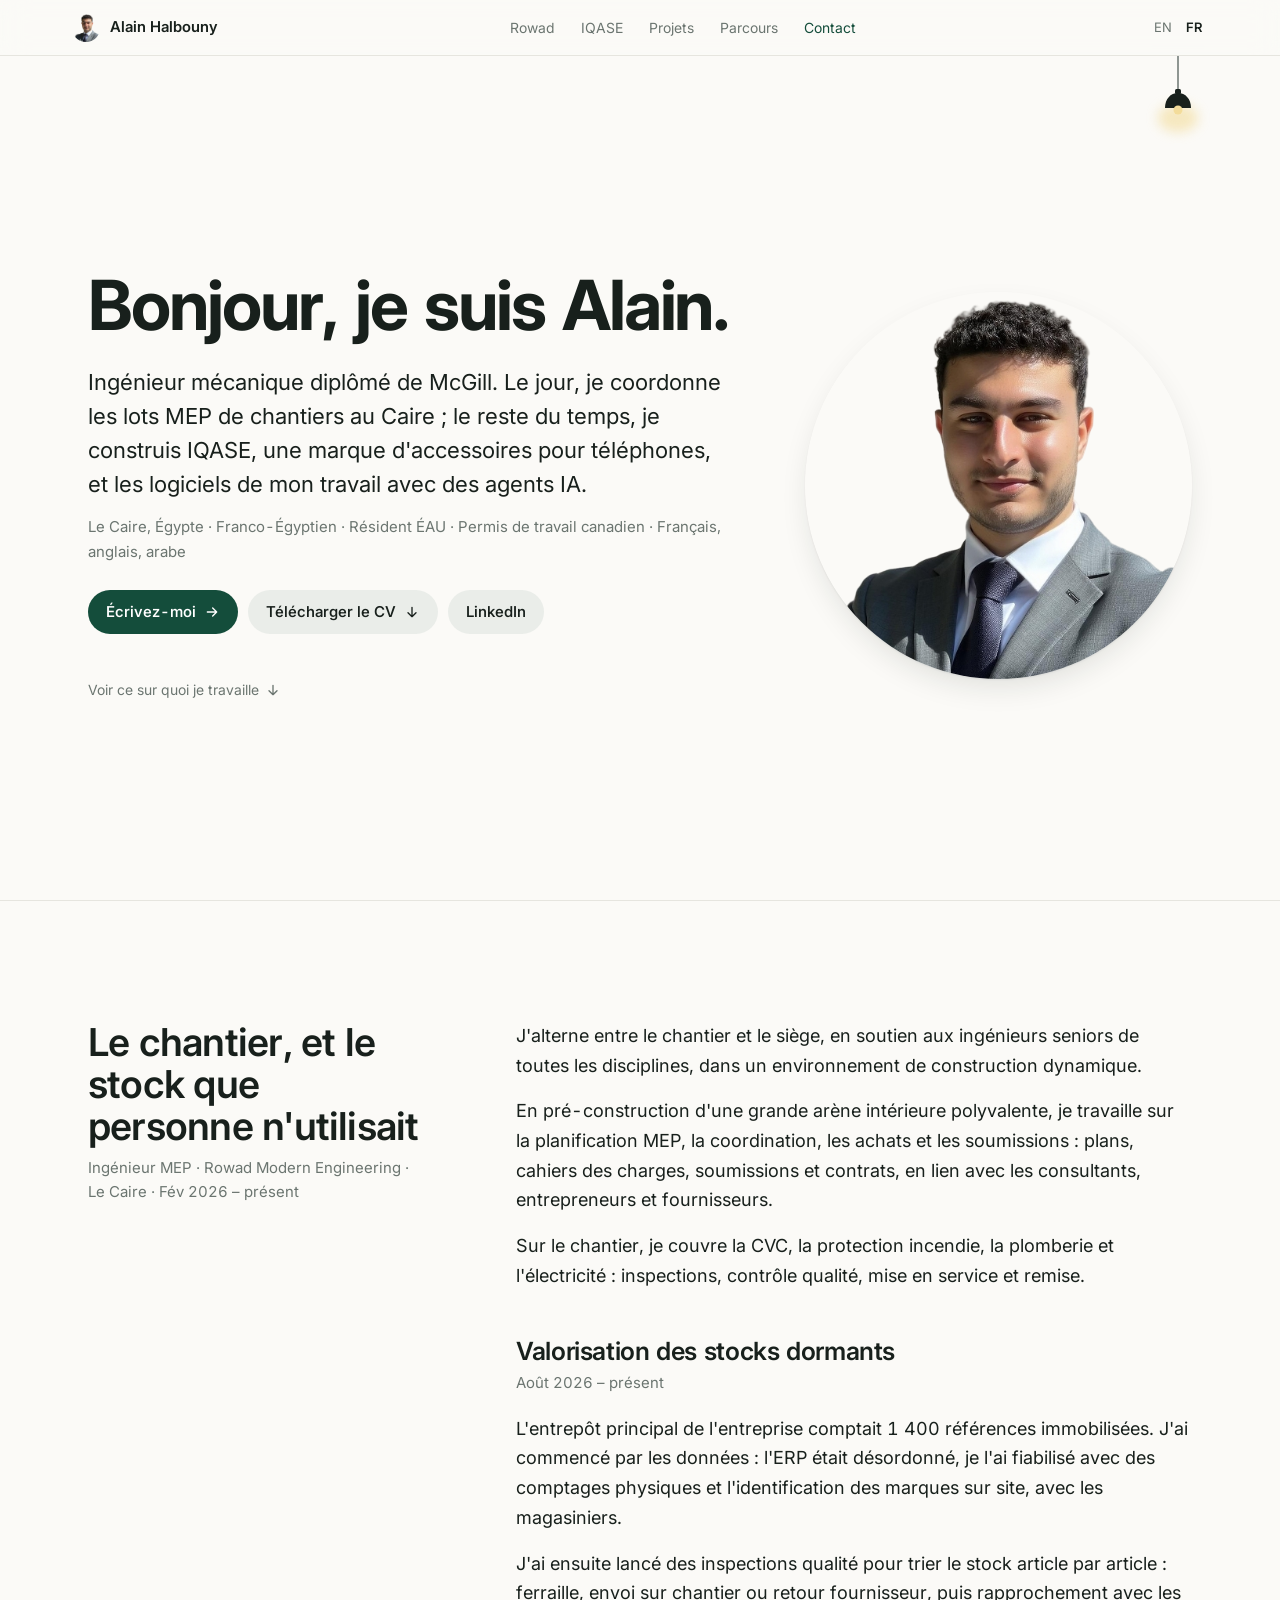
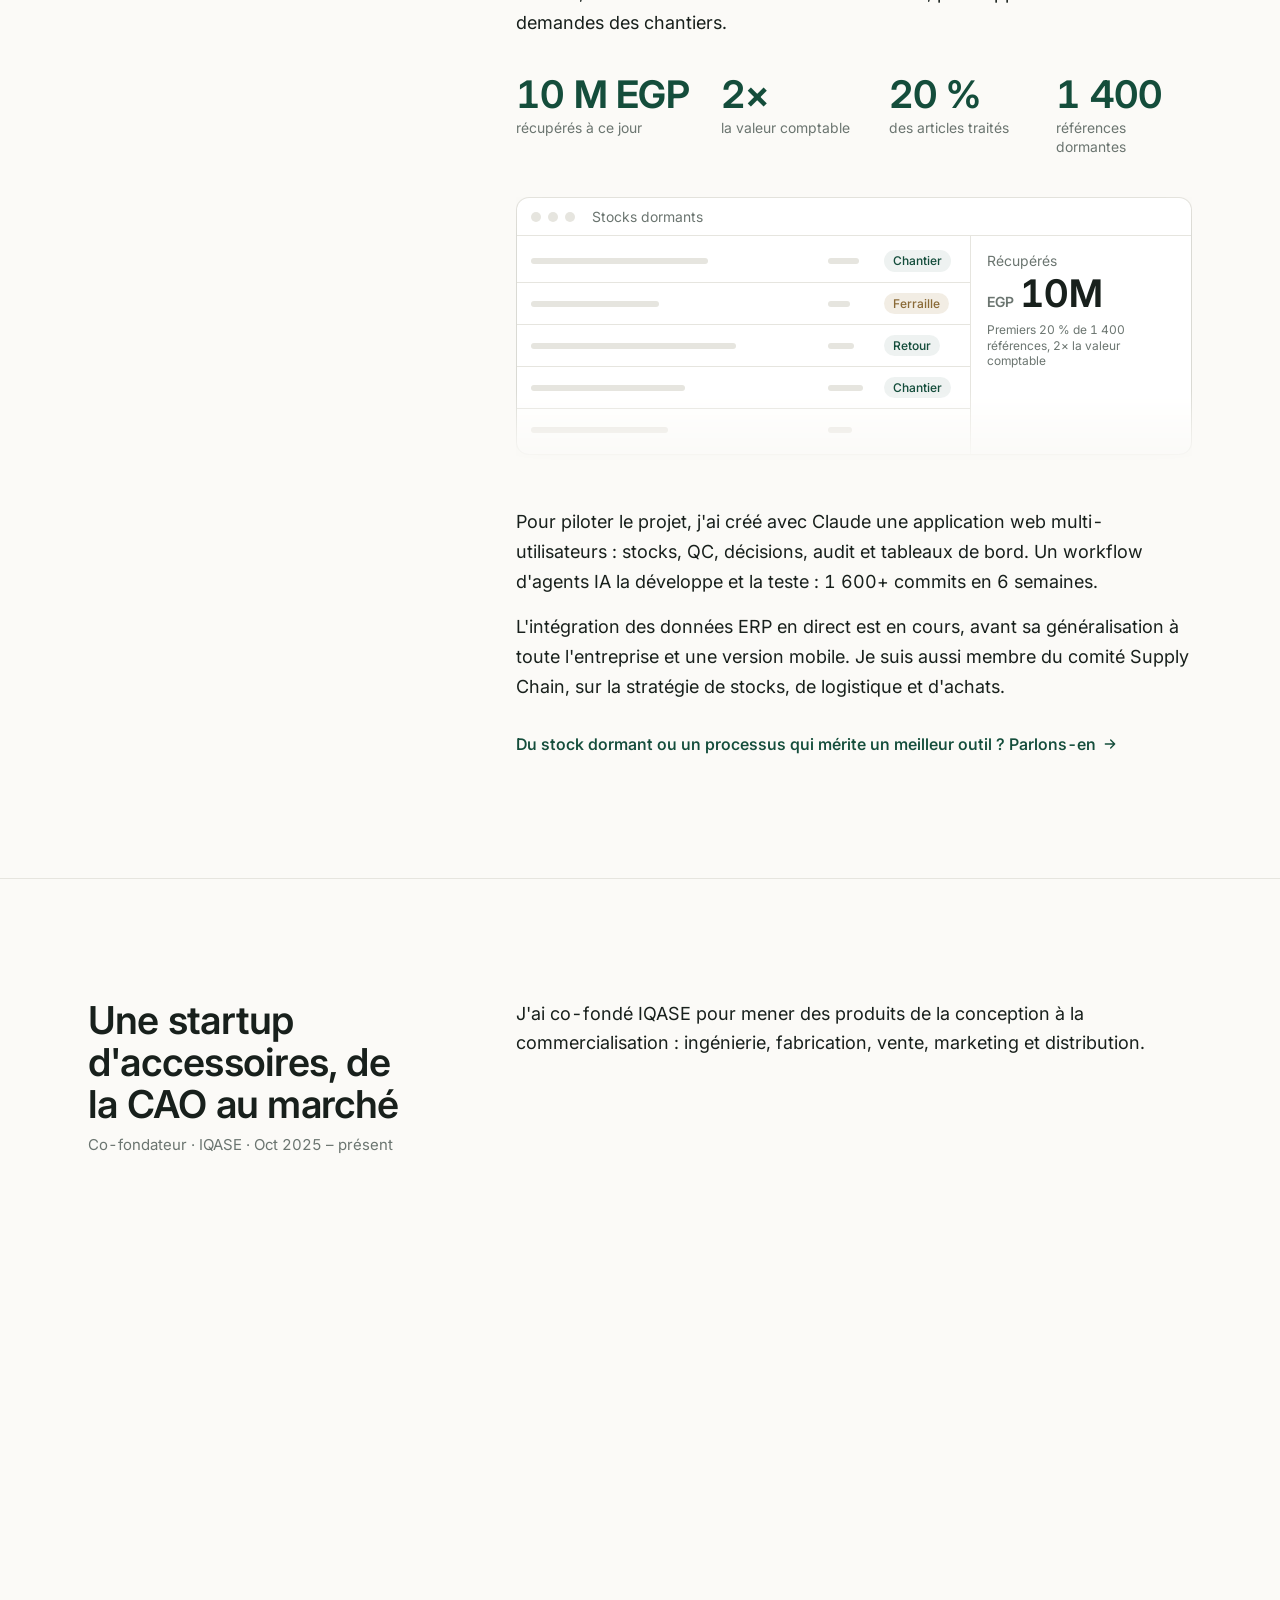
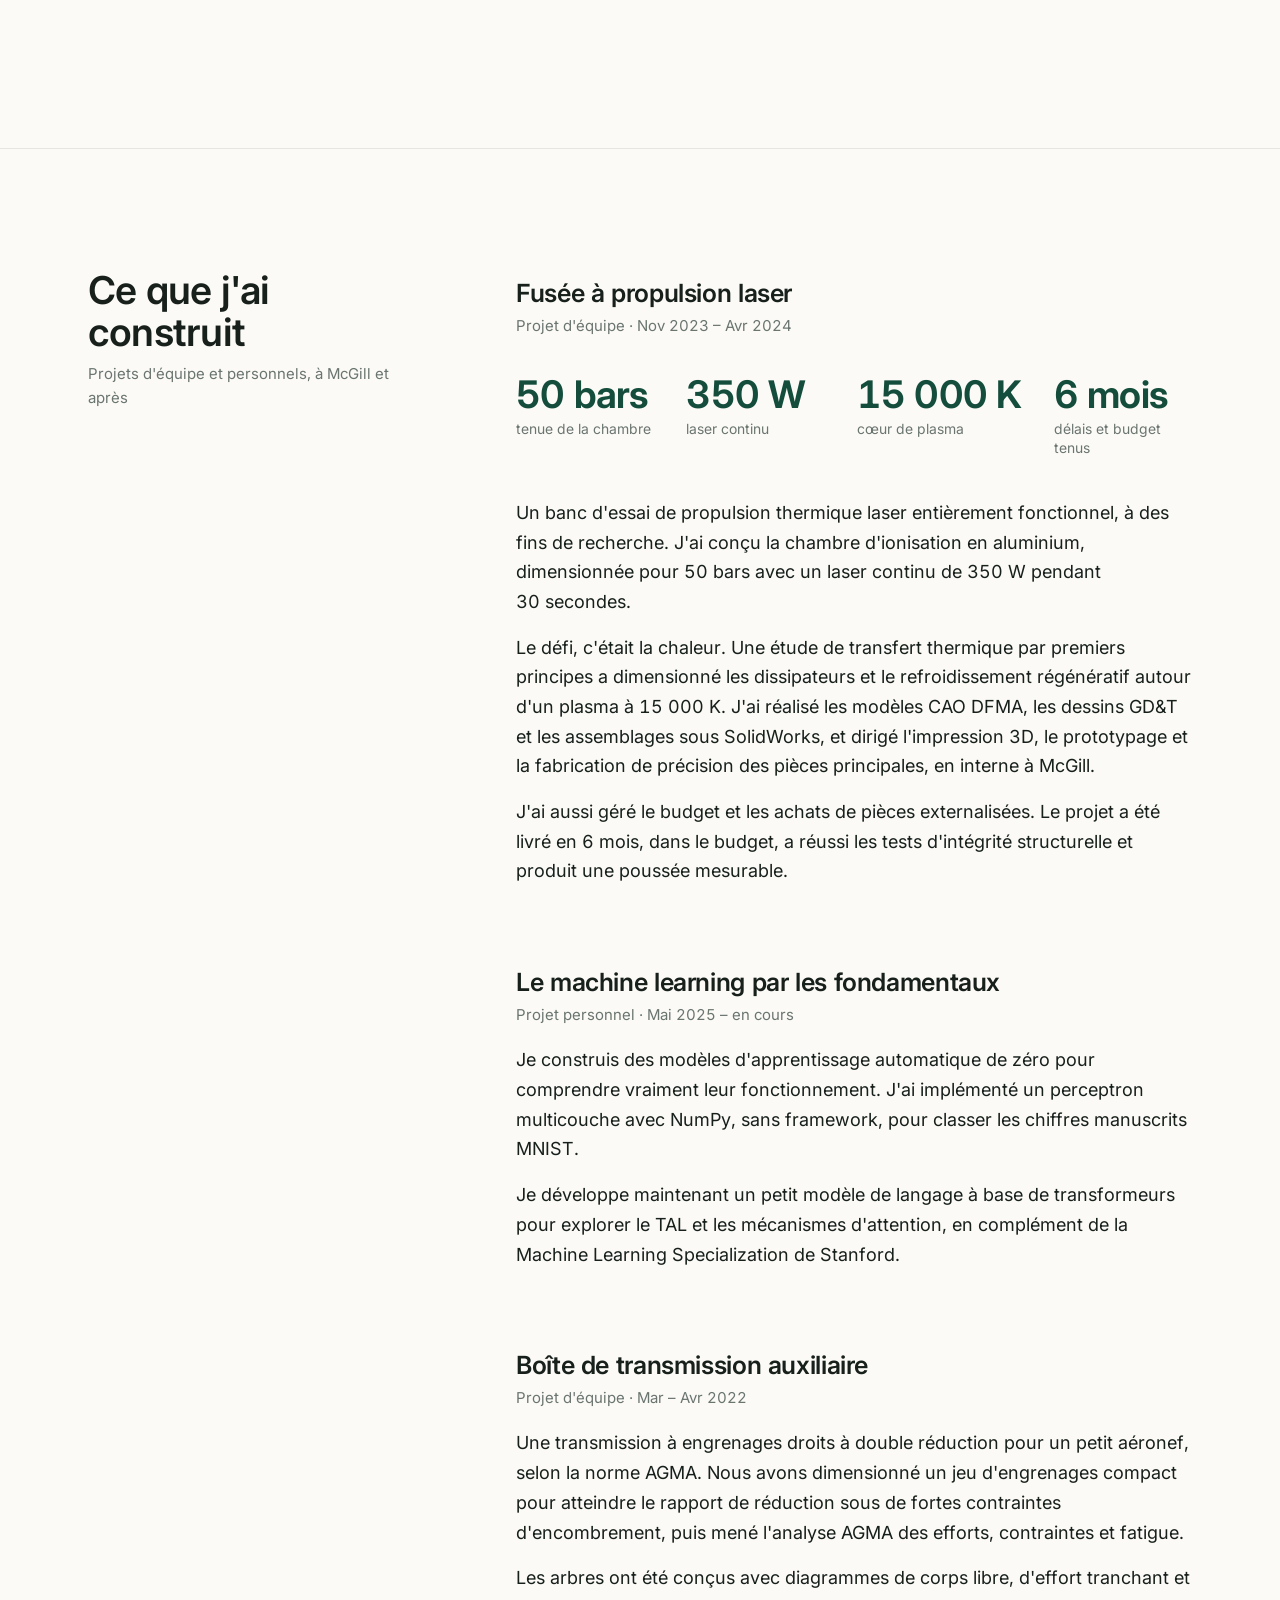
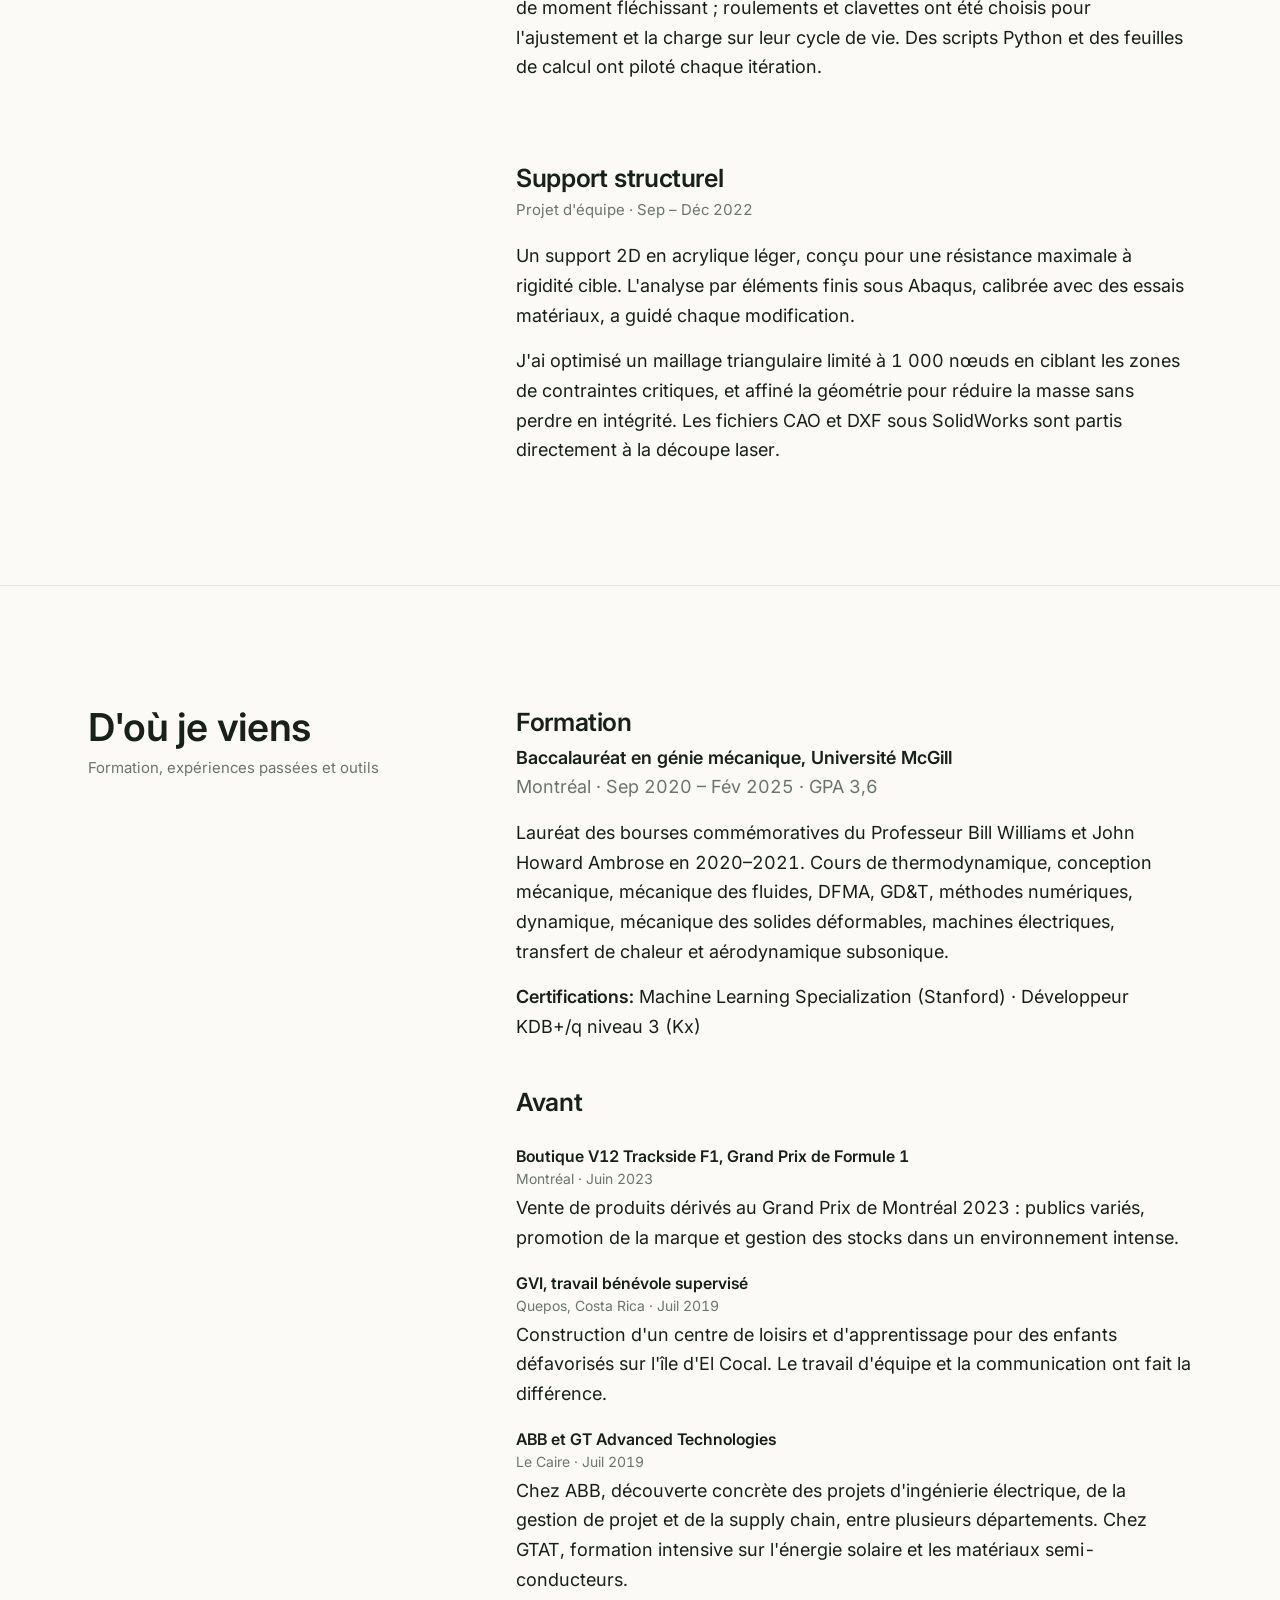
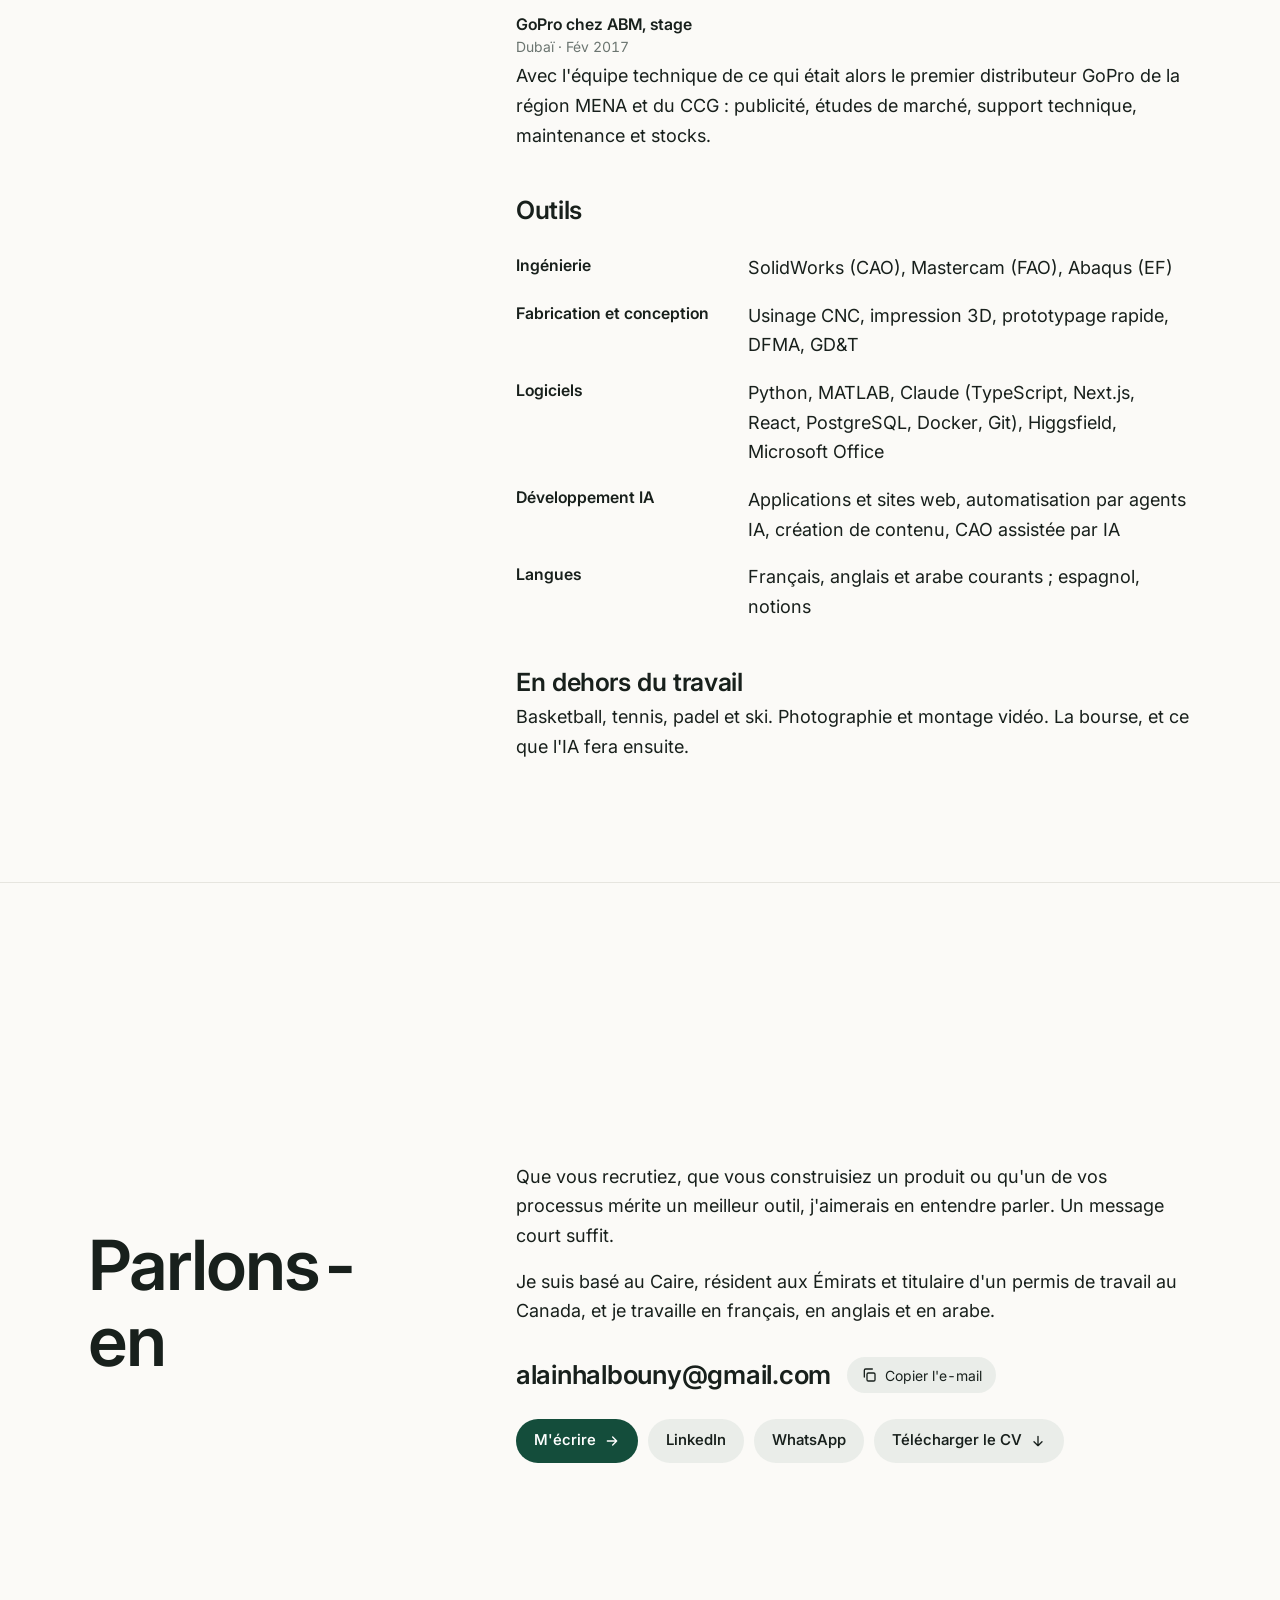
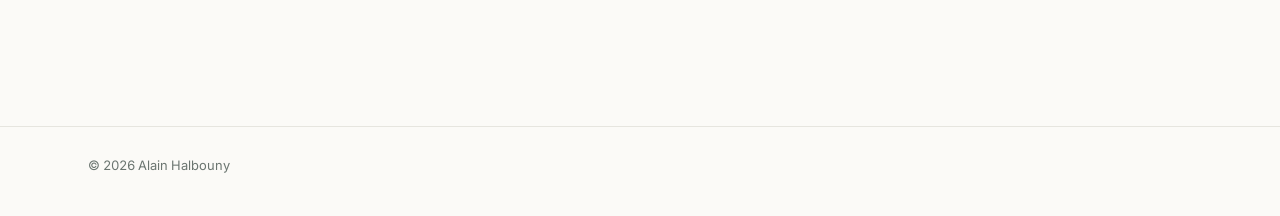
==== commit 3f233e99: "Use the room on wide screens: two-column chapters and a large hero portrait - From 1080px: the hero " ====
--- a/fr/index.html
+++ b/fr/index.html
@@ -56,6 +56,7 @@
           <defs><filter id="lamp-blur" x="-60%" y="-60%" width="220%" height="220%"><feGaussianBlur stdDeviation="6"/></filter></defs>
         </svg>
       </button>
+      <div class="hero-text">
       <img class="portrait" src="../linkedin.png" alt="Alain Halbouny" width="88" height="88">
       <h1>Bonjour, je suis Alain.</h1>
       <p class="lede">Ingénieur mécanique diplômé de McGill. Le jour, je coordonne les lots MEP de chantiers au Caire ; le reste du temps, je construis IQASE, une marque d'accessoires pour téléphones, et les logiciels de mon travail avec des agents IA.</p>
@@ -66,13 +67,16 @@
         <a class="btn" href="https://www.linkedin.com/in/alain-halbouny" target="_blank" rel="noopener">LinkedIn</a>
       </div>
       <a class="scroll-cue" href="#rowad">Voir ce sur quoi je travaille <svg class="ic" viewBox="0 0 24 24" fill="none" stroke="currentColor" stroke-width="2" stroke-linecap="round" stroke-linejoin="round" aria-hidden="true"><path d="M12 5v14M6 13l6 6 6-6"/></svg></a>
+      </div>
+      <figure class="hero-photo"><img src="../linkedin.png" alt="" width="420" height="420"></figure>
     </div>
   </section>
 
   <section class="chapter" id="rowad">
     <div class="wrap">
-      <h2>Le chantier, et le stock que personne n'utilisait</h2>
-      <p class="meta">Ingénieur MEP · Rowad Modern Engineering · Le Caire · Fév 2026 – présent</p>
+      <div class="ch-head"><h2>Le chantier, et le stock que personne n'utilisait</h2>
+      <p class="meta">Ingénieur MEP · Rowad Modern Engineering · Le Caire · Fév 2026 – présent</p></div>
+      <div class="ch-body">
         <p>J'alterne entre le chantier et le siège, en soutien aux ingénieurs seniors de toutes les disciplines, dans un environnement de construction dynamique.</p>
         <p>En pré-construction d'une grande arène intérieure polyvalente, je travaille sur la planification MEP, la coordination, les achats et les soumissions : plans, cahiers des charges, soumissions et contrats, en lien avec les consultants, entrepreneurs et fournisseurs.</p>
         <p>Sur le chantier, je couvre la CVC, la protection incendie, la plomberie et l'électricité : inspections, contrôle qualité, mise en service et remise.</p>
@@ -97,13 +101,15 @@
         <p>Pour piloter le projet, j'ai créé avec Claude une application web multi-utilisateurs : stocks, QC, décisions, audit et tableaux de bord. Un workflow d'agents IA la développe et la teste : 1&nbsp;600+ commits en 6&nbsp;semaines.</p>
         <p>L'intégration des données ERP en direct est en cours, avant sa généralisation à toute l'entreprise et une version mobile. Je suis aussi membre du comité Supply Chain, sur la stratégie de stocks, de logistique et d'achats.</p>
       <p class="nudge"><a href="#contact">Du stock dormant ou un processus qui mérite un meilleur outil ? Parlons-en <svg class="ic" viewBox="0 0 24 24" fill="none" stroke="currentColor" stroke-width="2" stroke-linecap="round" stroke-linejoin="round" aria-hidden="true"><path d="M5 12h14M13 6l6 6-6 6"/></svg></a></p>
+      </div>
     </div>
   </section>
 
   <section class="chapter" id="iqase">
     <div class="wrap">
-      <h2>Une startup d'accessoires, de la CAO au marché</h2>
-      <p class="meta">Co-fondateur · IQASE · Oct 2025 – présent</p>
+      <div class="ch-head"><h2>Une startup d'accessoires, de la CAO au marché</h2>
+      <p class="meta">Co-fondateur · IQASE · Oct 2025 – présent</p></div>
+      <div class="ch-body">
       <p>J'ai co-fondé IQASE pour mener des produits de la conception à la commercialisation : ingénierie, fabrication, vente, marketing et distribution.</p>
       <dl class="rows">
           <div class="row"><dt>Conception</dt><dd>J'ai conçu les produits et leurs modèles CAO prêts pour la production, et je prototype une nouvelle gamme.</dd></div>
@@ -113,13 +119,15 @@
           <div class="row"><dt>IA</dt><dd>L'IA fait partie de notre façon de travailler : Claude, Lovable et Higgsfield pour le marketing, la CAO, la finance et la documentation.</dd></div>
       </dl>
       <p class="nudge"><a href="#contact">Envie de parler fabrication, ou de suivre le lancement ? Écrivez-moi <svg class="ic" viewBox="0 0 24 24" fill="none" stroke="currentColor" stroke-width="2" stroke-linecap="round" stroke-linejoin="round" aria-hidden="true"><path d="M5 12h14M13 6l6 6-6 6"/></svg></a></p>
+      </div>
     </div>
   </section>
 
   <section class="chapter" id="projects">
     <div class="wrap">
-      <h2>Ce que j'ai construit</h2>
-      <p class="meta">Projets d'équipe et personnels, à McGill et après</p>
+      <div class="ch-head"><h2>Ce que j'ai construit</h2>
+      <p class="meta">Projets d'équipe et personnels, à McGill et après</p></div>
+      <div class="ch-body">
       <article class="proj">
         <h3>Fusée à propulsion laser</h3>
         <p class="meta">Projet d'équipe · Nov 2023 – Avr 2024</p>
@@ -149,14 +157,16 @@
         <p>Un support 2D en acrylique léger, conçu pour une résistance maximale à rigidité cible. L'analyse par éléments finis sous Abaqus, calibrée avec des essais matériaux, a guidé chaque modification.</p>
         <p>J'ai optimisé un maillage triangulaire limité à 1&nbsp;000 nœuds en ciblant les zones de contraintes critiques, et affiné la géométrie pour réduire la masse sans perdre en intégrité. Les fichiers CAO et DXF sous SolidWorks sont partis directement à la découpe laser.</p>
       </article>
+      </div>
     </div>
   </section>
 
   <section class="chapter" id="background">
     <div class="wrap">
-      <h2>D'où je viens</h2>
-      <p class="meta">Formation, expériences passées et outils</p>
-      <h3>Formation</h3>
+      <div class="ch-head"><h2>D'où je viens</h2>
+      <p class="meta">Formation, expériences passées et outils</p></div>
+      <div class="ch-body">
+      <h3 class="first">Formation</h3>
       <p><b>Baccalauréat en génie mécanique, Université McGill</b><br><span class="muted">Montréal · Sep 2020 – Fév 2025 · GPA 3,6</span></p>
       <p>Lauréat des bourses commémoratives du Professeur Bill Williams et John Howard Ambrose en 2020–2021. Cours de thermodynamique, conception mécanique, mécanique des fluides, DFMA, GD&amp;T, méthodes numériques, dynamique, mécanique des solides déformables, machines électriques, transfert de chaleur et aérodynamique subsonique.</p>
       <p><b>Certifications:</b> Machine Learning Specialization (Stanford) · Développeur KDB+/q niveau 3 (Kx)</p>
@@ -177,12 +187,14 @@
       </dl>
       <h3>En dehors du travail</h3>
       <p>Basketball, tennis, padel et ski. Photographie et montage vidéo. La bourse, et ce que l'IA fera ensuite.</p>
+      </div>
     </div>
   </section>
 
   <section class="chapter contact" id="contact">
     <div class="wrap">
-      <h2>Parlons-en</h2>
+      <div class="ch-head"><h2>Parlons-en</h2></div>
+      <div class="ch-body">
         <p>Que vous recrutiez, que vous construisiez un produit ou qu'un de vos processus mérite un meilleur outil, j'aimerais en entendre parler. Un message court suffit.</p>
         <p>Je suis basé au Caire, résident aux Émirats et titulaire d'un permis de travail au Canada, et je travaille en français, en anglais et en arabe.</p>
       <div class="mail">
@@ -198,6 +210,7 @@
         <a class="btn" href="https://wa.me/15144431307" target="_blank" rel="noopener">WhatsApp</a>
         <a class="btn" href="../cv/Alain_Halbouny_CV_FR.pdf" download>Télécharger le CV <svg class="ic" viewBox="0 0 24 24" fill="none" stroke="currentColor" stroke-width="2" stroke-linecap="round" stroke-linejoin="round" aria-hidden="true"><path d="M12 5v14M6 13l6 6 6-6"/></svg></a>
       </div>
+      </div>
     </div>
   </section>
 </main>
--- a/assets/style.css
+++ b/assets/style.css
@@ -206,13 +206,13 @@
 
 /* ---------- Arrivals: each block rises once as it first comes into view ---------- */
 @keyframes rise { from { opacity: 0; transform: translateY(8px); } }
-.hero .wrap > * { animation: rise 600ms var(--glide) both; }
-.hero .wrap > :nth-child(3) { animation-delay: 60ms; }
-.hero .wrap > :nth-child(4) { animation-delay: 120ms; }
-.hero .wrap > :nth-child(n + 5) { animation-delay: 180ms; }
-.hero .wrap > .lamp { animation: none; }
-.js .chapter .wrap > * { opacity: 0; transform: translateY(12px); }
-.js .chapter .wrap > .in { opacity: 1; transform: none; transition: opacity 700ms var(--glide), transform 700ms var(--glide); }
+.hero-text > * { animation: rise 600ms var(--glide) both; }
+.hero-text > :nth-child(2) { animation-delay: 60ms; }
+.hero-text > :nth-child(3) { animation-delay: 120ms; }
+.hero-text > :nth-child(n + 4) { animation-delay: 180ms; }
+.hero-photo { animation: rise 900ms var(--glide) 120ms both; }
+.js .ch-head, .js .ch-body > * { opacity: 0; transform: translateY(12px); }
+.js .ch-head.in, .js .ch-body > .in { opacity: 1; transform: none; transition: opacity 700ms var(--glide), transform 700ms var(--glide); }
 
 /* ---------- Illustration: the material recovery app (Stageshow rules) ---------- */
 .stage {
@@ -265,7 +265,60 @@
 }
 
 @media (prefers-reduced-motion: reduce) {
-  .hero .wrap > *, .scroll-cue .ic { animation: none !important; }
-  .js .chapter .wrap > * { transform: none !important; }
+  .hero-text > *, .hero-photo, .scroll-cue .ic { animation: none !important; }
+  .js .ch-head, .js .ch-body > * { transform: none !important; }
   .pill, .chip, .btn, .swap .ic { transition-property: opacity, color, background-color !important; }
 }
+
+/* ---------- Wide screens: use the room ----------
+   The hero splits into words and a large portrait; every chapter puts its
+   title in a left column that stays in view while its story scrolls past. */
+.hero-photo { display: none; margin: 0; }
+.h3-first, h3.first { margin-top: 0; }
+@media (min-width: 1080px) {
+  body { font-size: 18px; }
+  .wrap { max-width: 1200px; padding: 0 48px; }
+  .topbar-in { max-width: 1200px; padding: 0 32px; }
+  .lamp { right: max(24px, calc(50% - 560px)); }
+
+  .hero { padding: 72px 0 56px; }
+  .hero .wrap { display: grid; grid-template-columns: minmax(0, 1.25fr) minmax(0, 0.75fr); gap: 72px; align-items: center; }
+  .hero .portrait { display: none; }
+  .hero-photo { display: block; justify-self: end; width: 100%; max-width: 420px; }
+  .hero-photo img { display: block; width: 100%; height: auto; aspect-ratio: 1; object-fit: cover; object-position: center 18%;
+    border-radius: 50%; box-shadow: var(--shadow); }
+  h1 { font-size: clamp(56px, 5.4vw, 80px); margin-bottom: 22px; }
+  .lede { font-size: 22px; max-width: 30em; }
+  .facts { font-size: 15px; }
+
+  .chapter { padding: 120px 0 104px; }
+  .chapter .wrap { display: grid; grid-template-columns: minmax(0, 340px) minmax(0, 1fr); gap: 0 88px; align-items: start; }
+  .ch-head { position: sticky; top: calc(var(--bar-h) + 48px); }
+  .ch-head h2 { font-size: clamp(34px, 3vw, 44px); line-height: 1.1; }
+  .ch-head .meta { margin-bottom: 0; }
+  .ch-body { max-width: 720px; }
+  .ch-body > p { max-width: 40em; }
+  .ch-body h3:first-child, .ch-body .proj:first-child h3 { margin-top: 0; }
+  .stats { gap: 24px 32px; margin: 36px 0 40px; }
+  .stats b { font-size: 38px; }
+  .stage { height: 270px; margin: 12px 0 40px; }
+  .win { font-size: 14px; }
+  .win-body { grid-template-columns: 1fr 220px; }
+  .r { height: 42px; }
+  .num { font-size: 38px; }
+  .rows .row { grid-template-columns: 200px 1fr; gap: 4px 32px; }
+  .proj + .proj { margin-top: 72px; }
+  .ch-body h3 { font-size: 25px; letter-spacing: -0.015em; }
+
+  .contact .wrap { align-items: center; }
+  .contact .ch-head { position: static; }
+  .contact h2 { font-size: clamp(56px, 5.4vw, 80px); }
+}
+@media (min-width: 1500px) {
+  body { font-size: 19px; }
+  .wrap, .topbar-in { max-width: 1360px; }
+  .lamp { right: max(24px, calc(50% - 640px)); }
+  .chapter .wrap { grid-template-columns: minmax(0, 400px) minmax(0, 1fr); gap: 0 120px; }
+  .ch-body { max-width: 780px; }
+  .hero-photo { max-width: 480px; }
+}
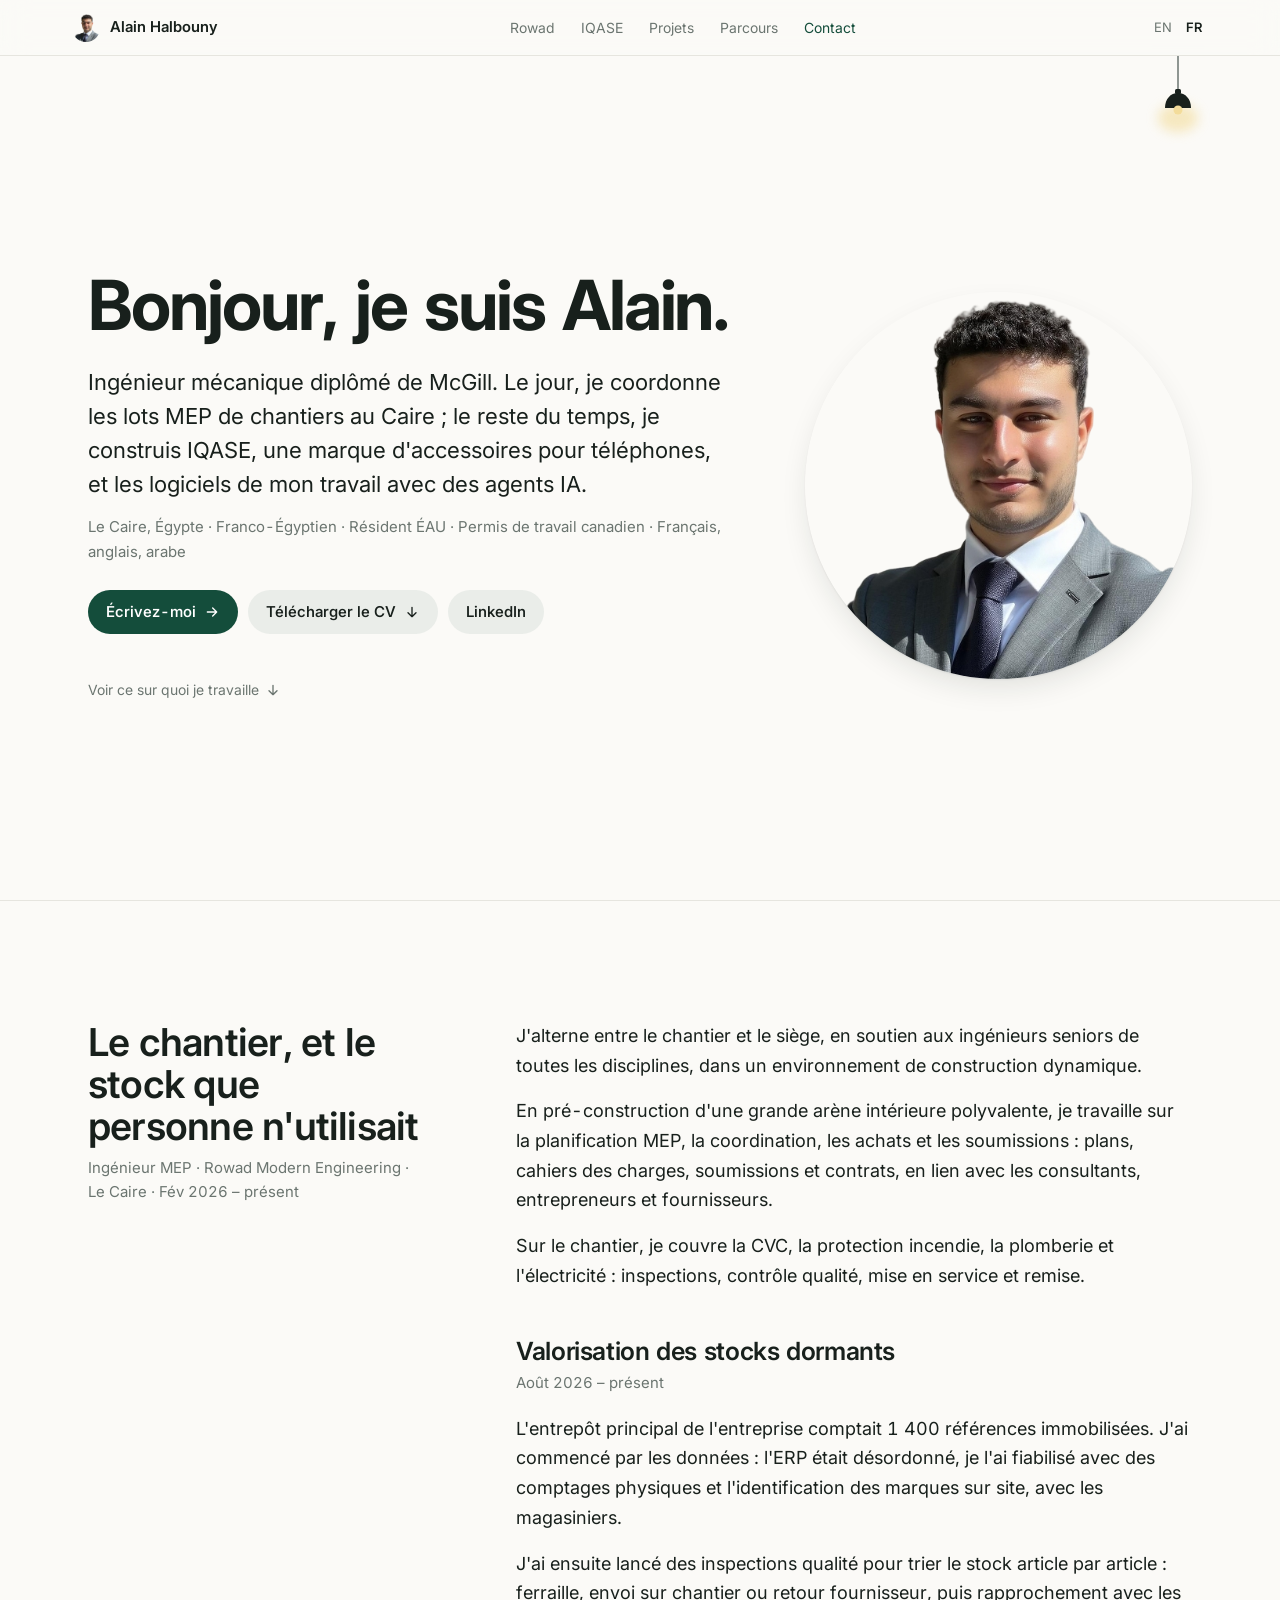
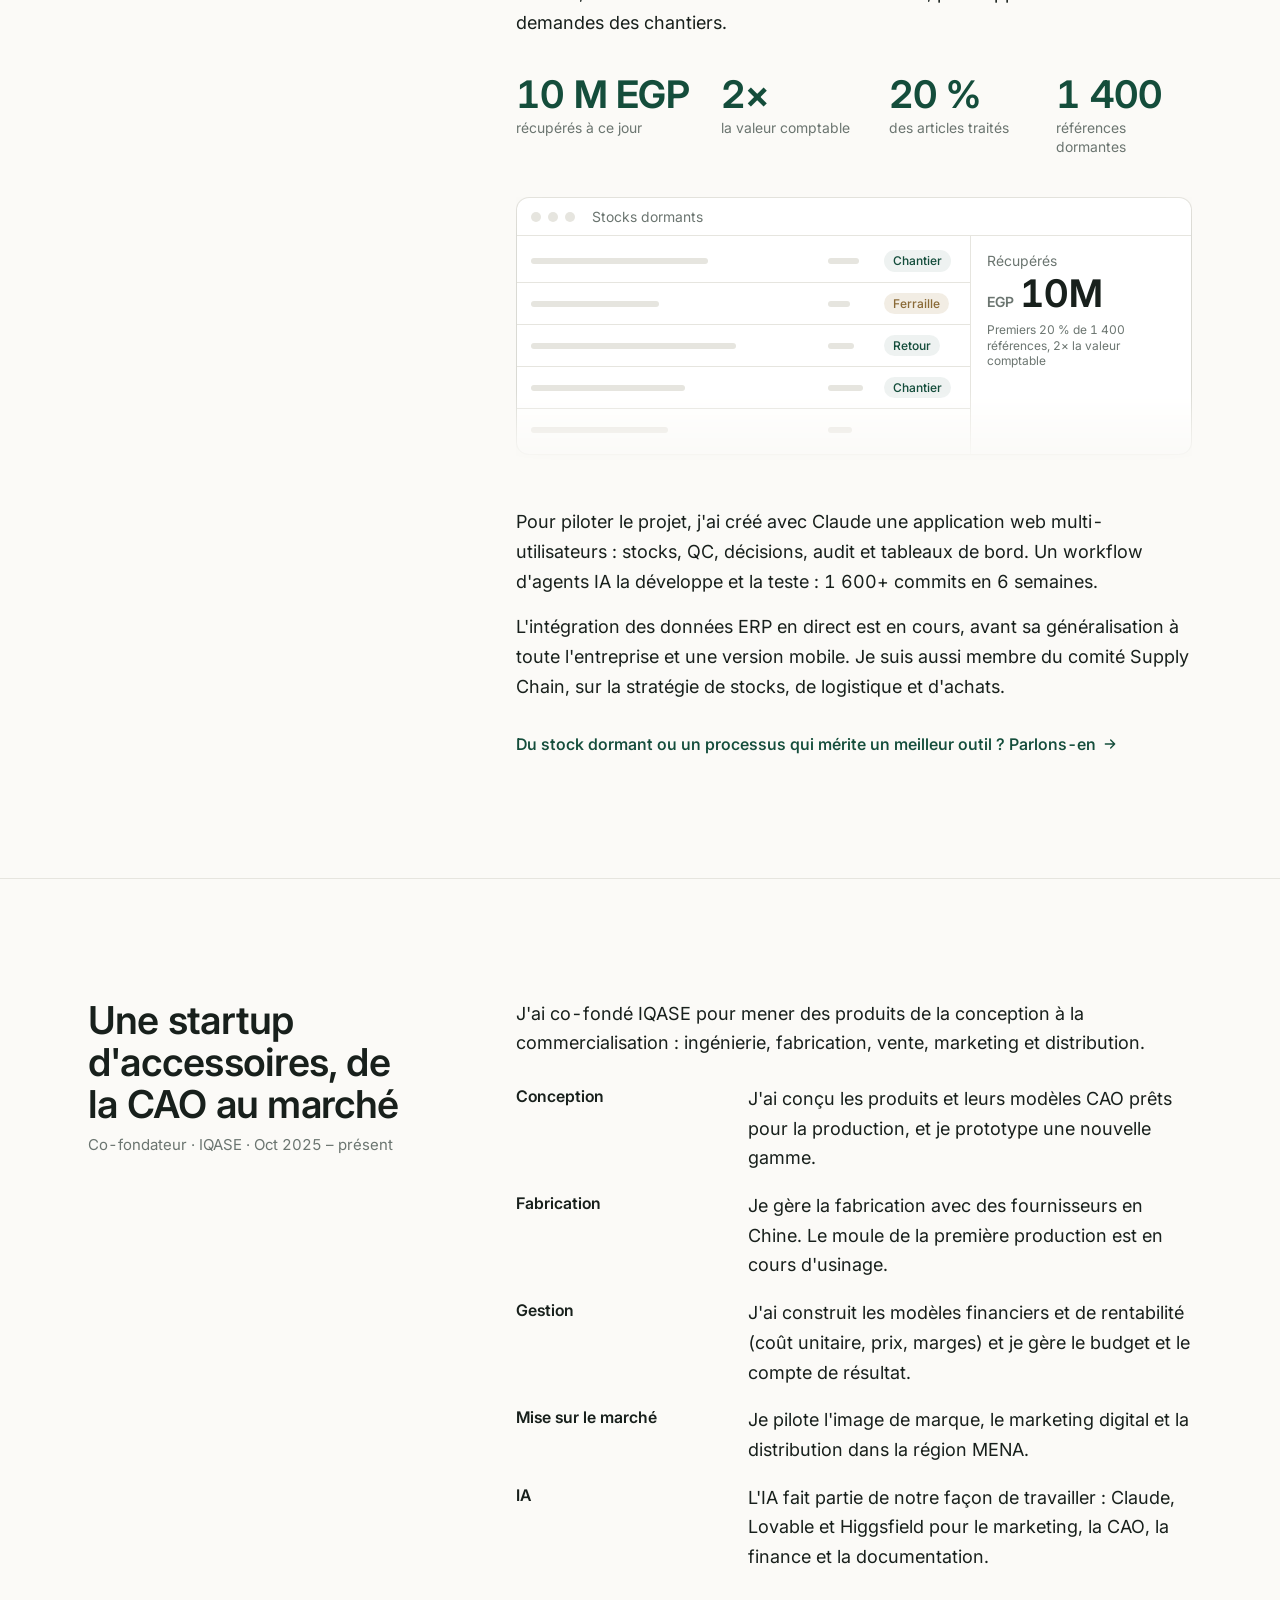
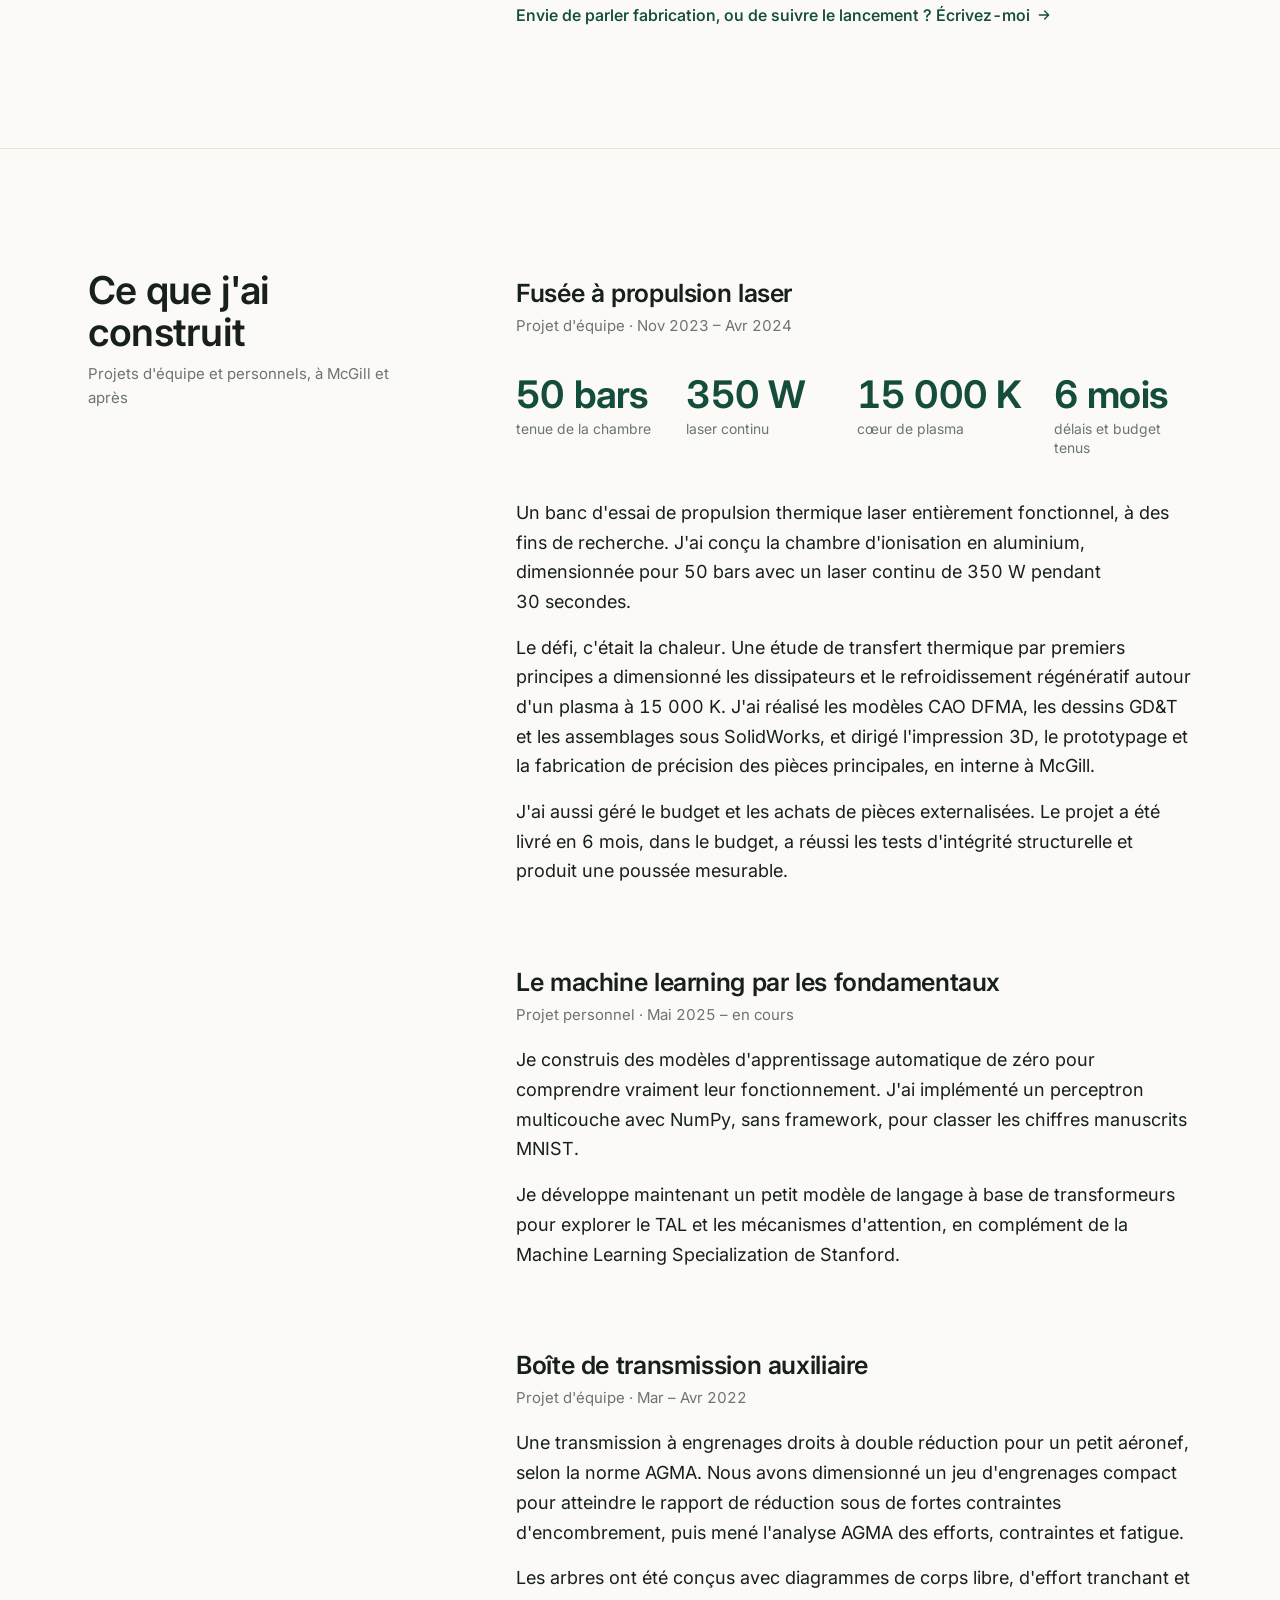
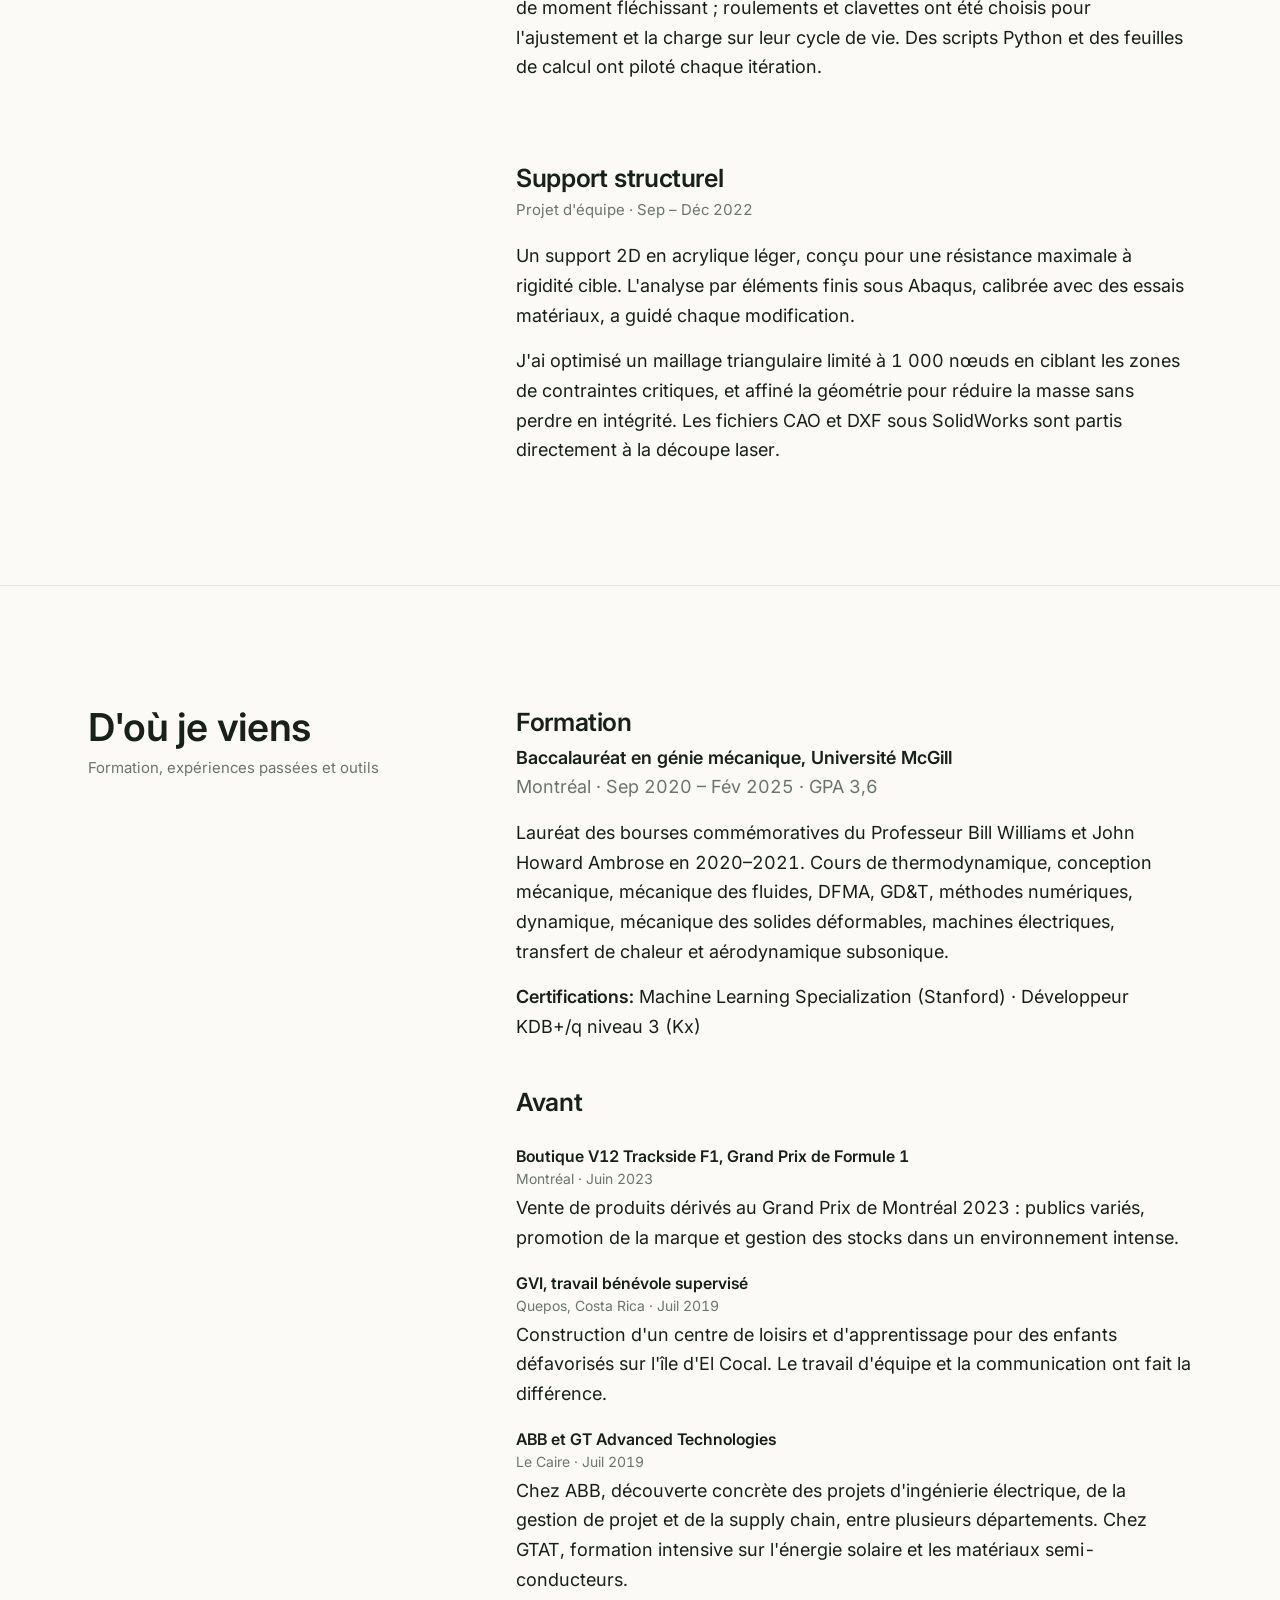
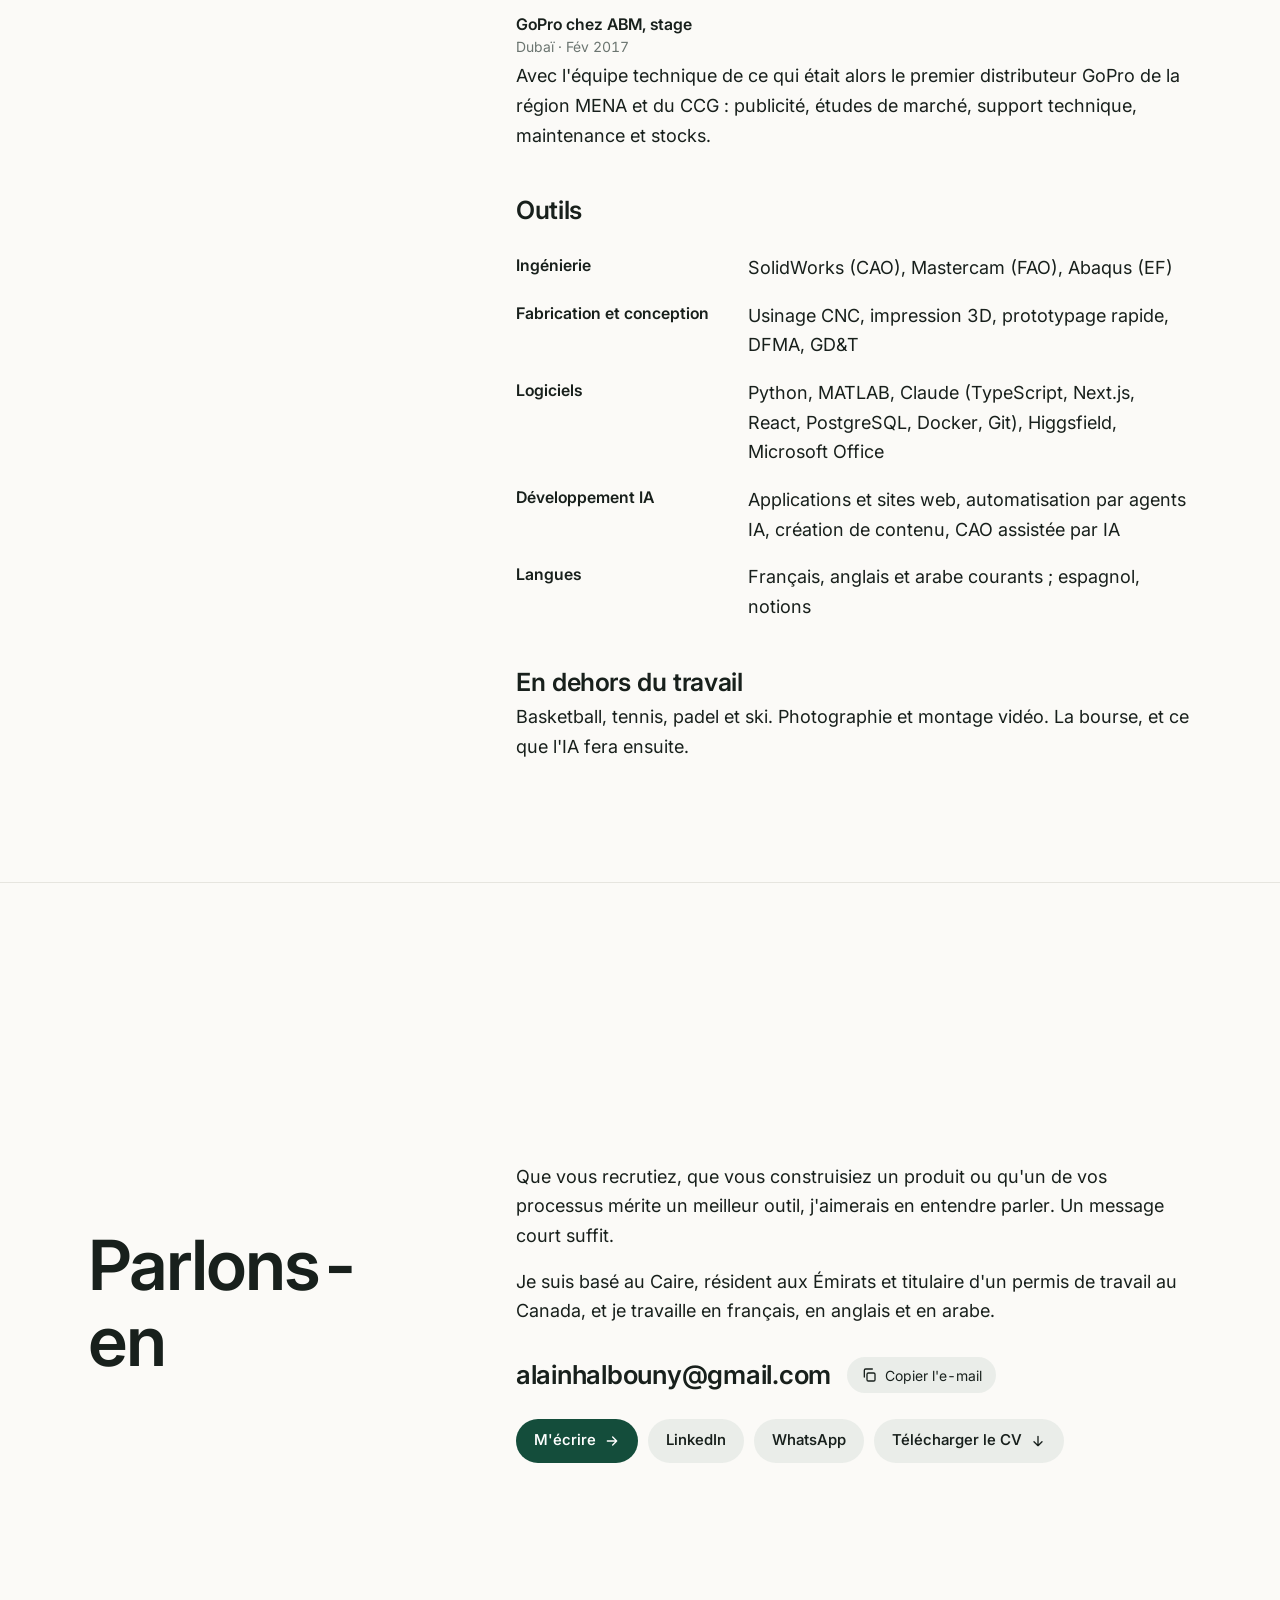
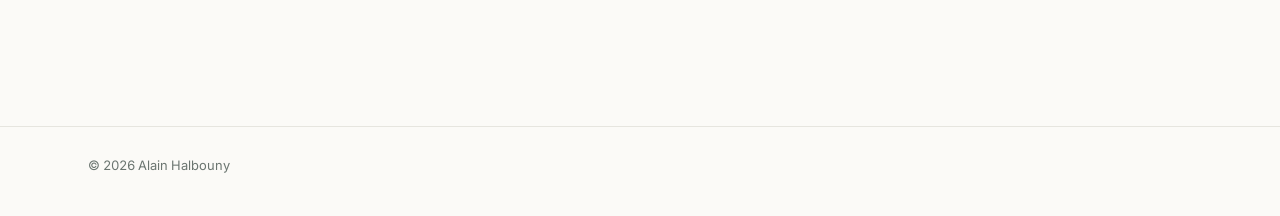
==== commit a586901f: "Fix the live site showing a stale or blank layout - Version the stylesheet and script links with a c" ====
--- a/fr/index.html
+++ b/fr/index.html
@@ -14,7 +14,7 @@
   <link rel="preconnect" href="https://fonts.googleapis.com">
   <link rel="preconnect" href="https://fonts.gstatic.com" crossorigin>
   <link href="https://fonts.googleapis.com/css2?family=Inter:opsz,wght@14..32,400..700&display=swap" rel="stylesheet">
-  <link rel="stylesheet" href="../assets/style.css">
+  <link rel="stylesheet" href="../assets/style.css?v=8d06d564">
 </head>
 <body>
 
@@ -217,6 +217,6 @@
 
 <footer><div class="wrap">© 2026 Alain Halbouny</div></footer>
 
-<script src="../assets/main.js"></script>
+<script src="../assets/main.js?v=d90f9c01"></script>
 </body>
 </html>
--- a/assets/style.css
+++ b/assets/style.css
@@ -211,8 +211,8 @@
 .hero-text > :nth-child(3) { animation-delay: 120ms; }
 .hero-text > :nth-child(n + 4) { animation-delay: 180ms; }
 .hero-photo { animation: rise 900ms var(--glide) 120ms both; }
-.js .ch-head, .js .ch-body > * { opacity: 0; transform: translateY(12px); }
-.js .ch-head.in, .js .ch-body > .in { opacity: 1; transform: none; transition: opacity 700ms var(--glide), transform 700ms var(--glide); }
+.reveal-on .ch-head, .reveal-on .ch-body > * { opacity: 0; transform: translateY(12px); }
+.reveal-on .ch-head.in, .reveal-on .ch-body > .in { opacity: 1; transform: none; transition: opacity 700ms var(--glide), transform 700ms var(--glide); }
 
 /* ---------- Illustration: the material recovery app (Stageshow rules) ---------- */
 .stage {
@@ -248,7 +248,7 @@
 .dg > span > b { display: block; height: 1.15em; font-variation-settings: inherit; }
 .win-total .sub { color: var(--muted); font-size: 12px; margin-top: 4px; }
 
-.js .stage:not(.played) .chip { opacity: 0; transform: scale(0.9); }
+.reveal-on .stage:not(.played) .chip { opacity: 0; transform: scale(0.9); }
 .stage .r:nth-child(2) .chip { transition-delay: 120ms; }
 .stage .r:nth-child(3) .chip { transition-delay: 240ms; }
 .stage .r:nth-child(4) .chip { transition-delay: 360ms; }
@@ -266,7 +266,7 @@
 
 @media (prefers-reduced-motion: reduce) {
   .hero-text > *, .hero-photo, .scroll-cue .ic { animation: none !important; }
-  .js .ch-head, .js .ch-body > * { transform: none !important; }
+  .reveal-on .ch-head, .reveal-on .ch-body > * { transform: none !important; }
   .pill, .chip, .btn, .swap .ic { transition-property: opacity, color, background-color !important; }
 }
 
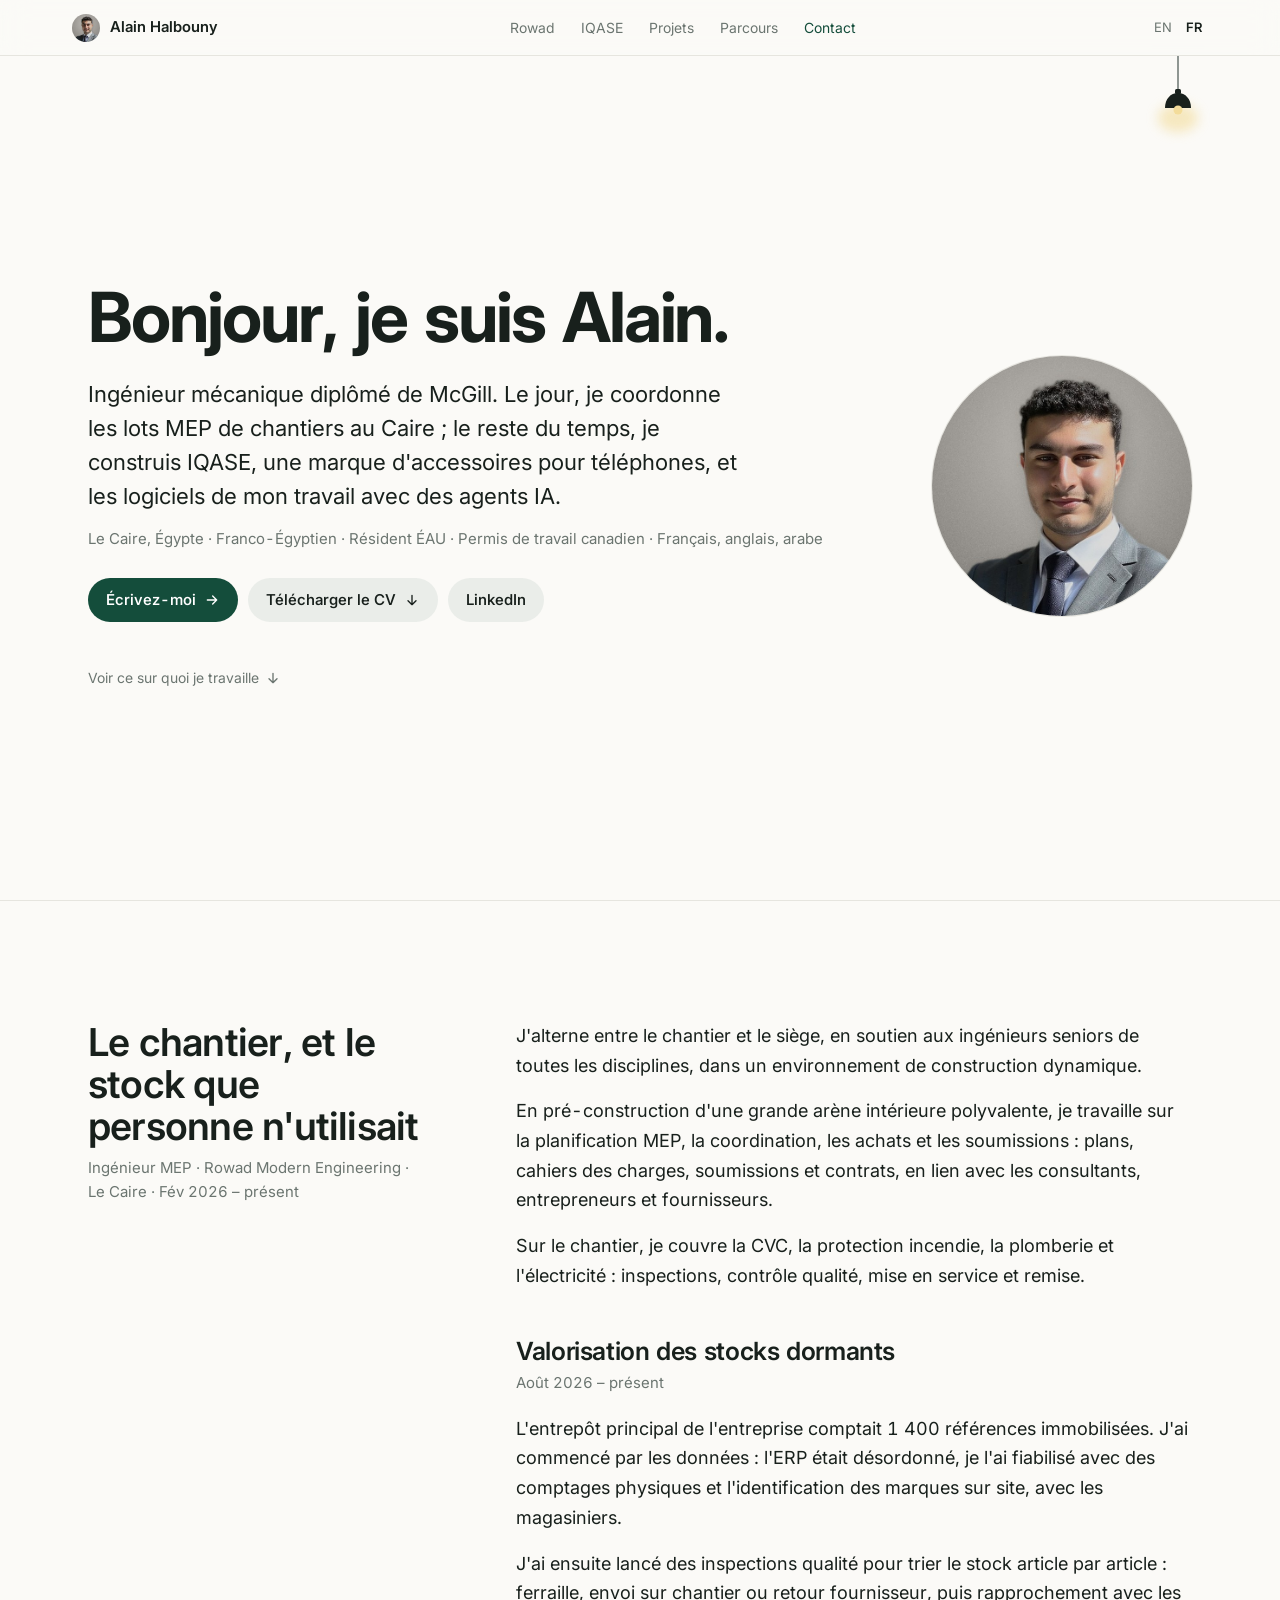
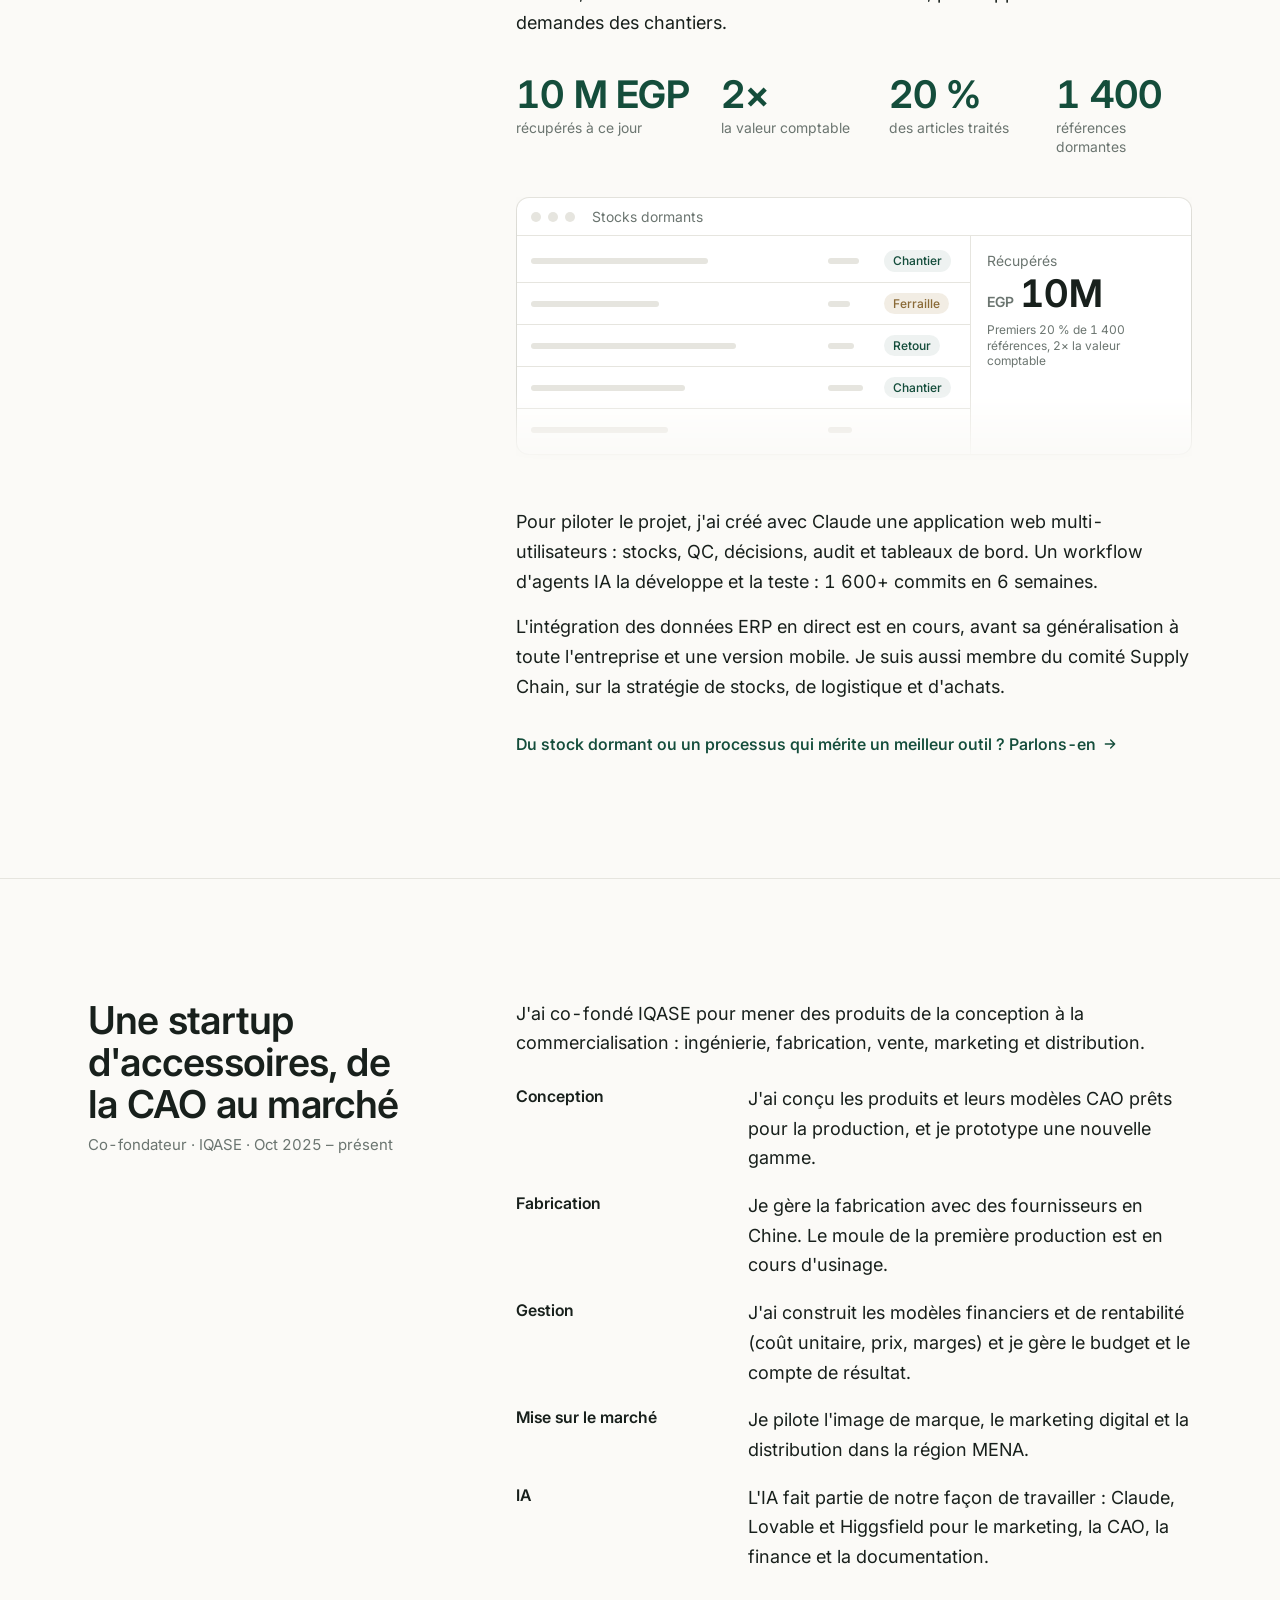
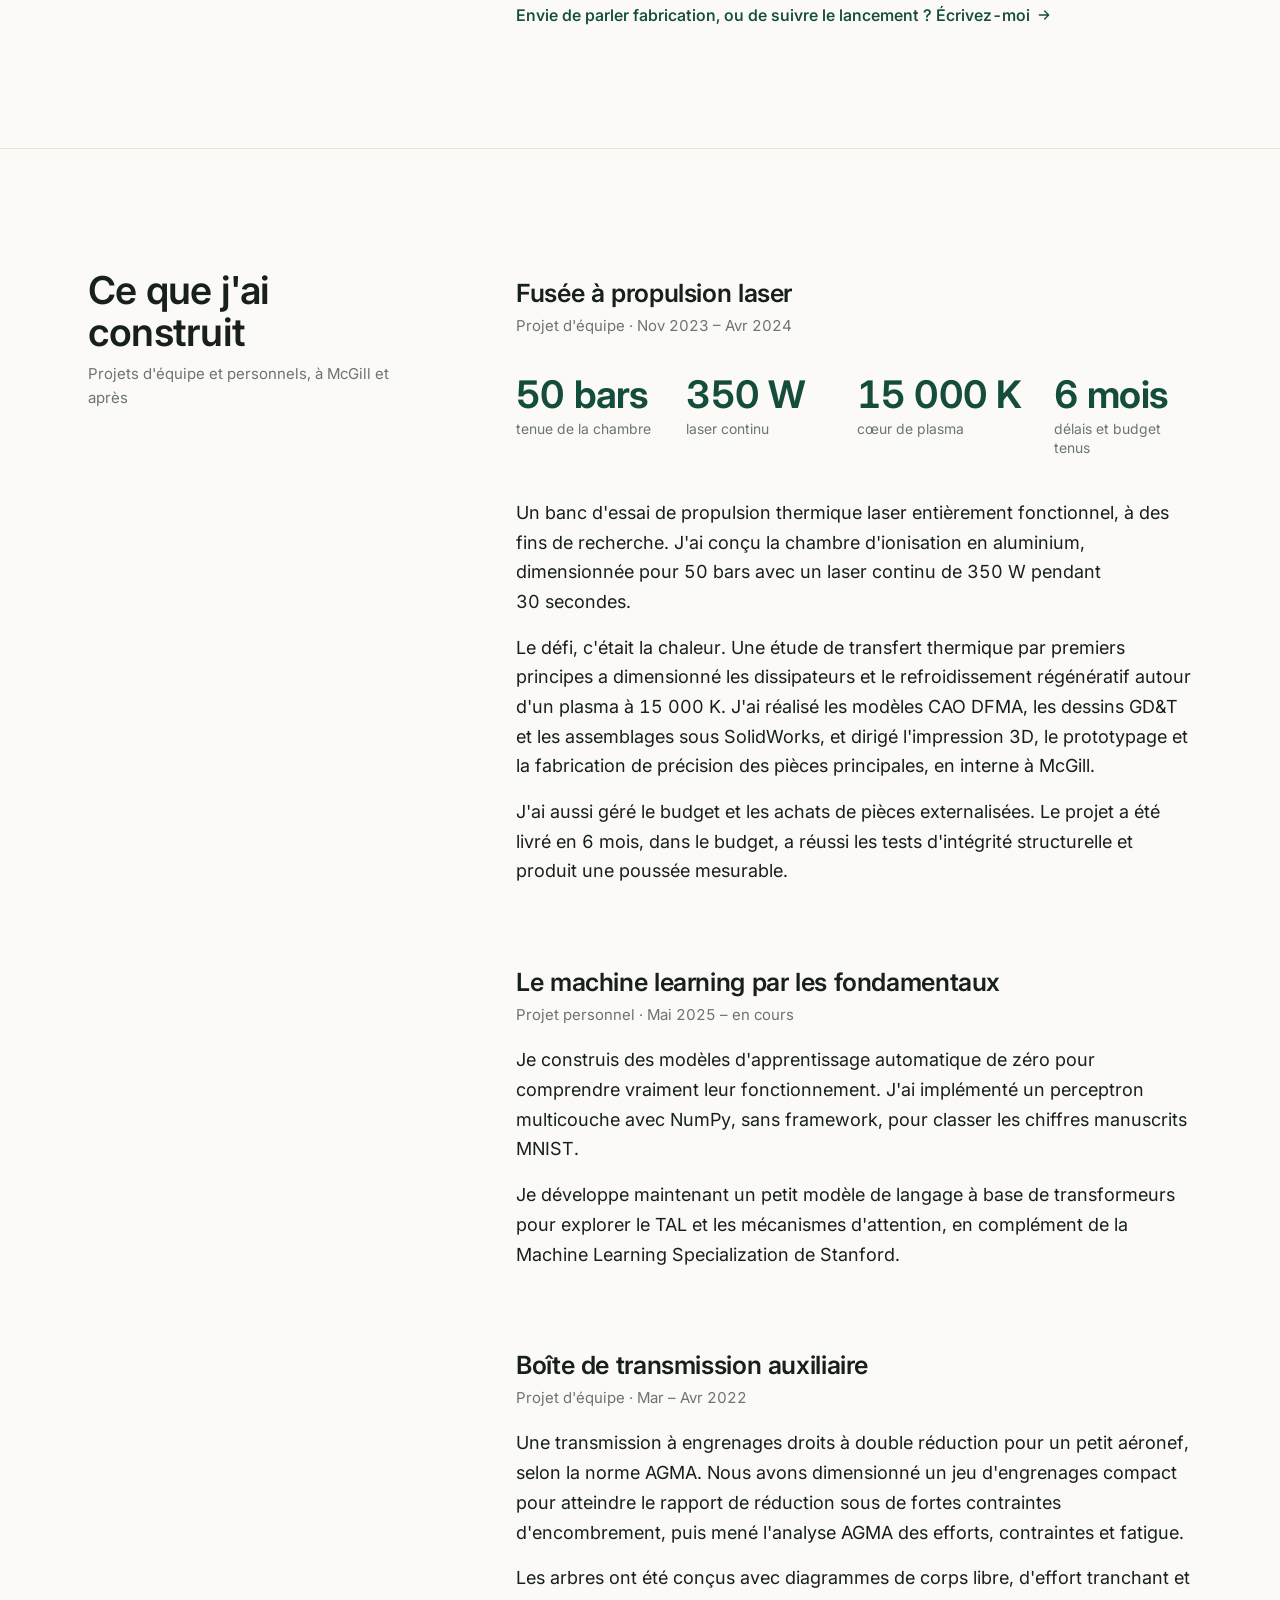
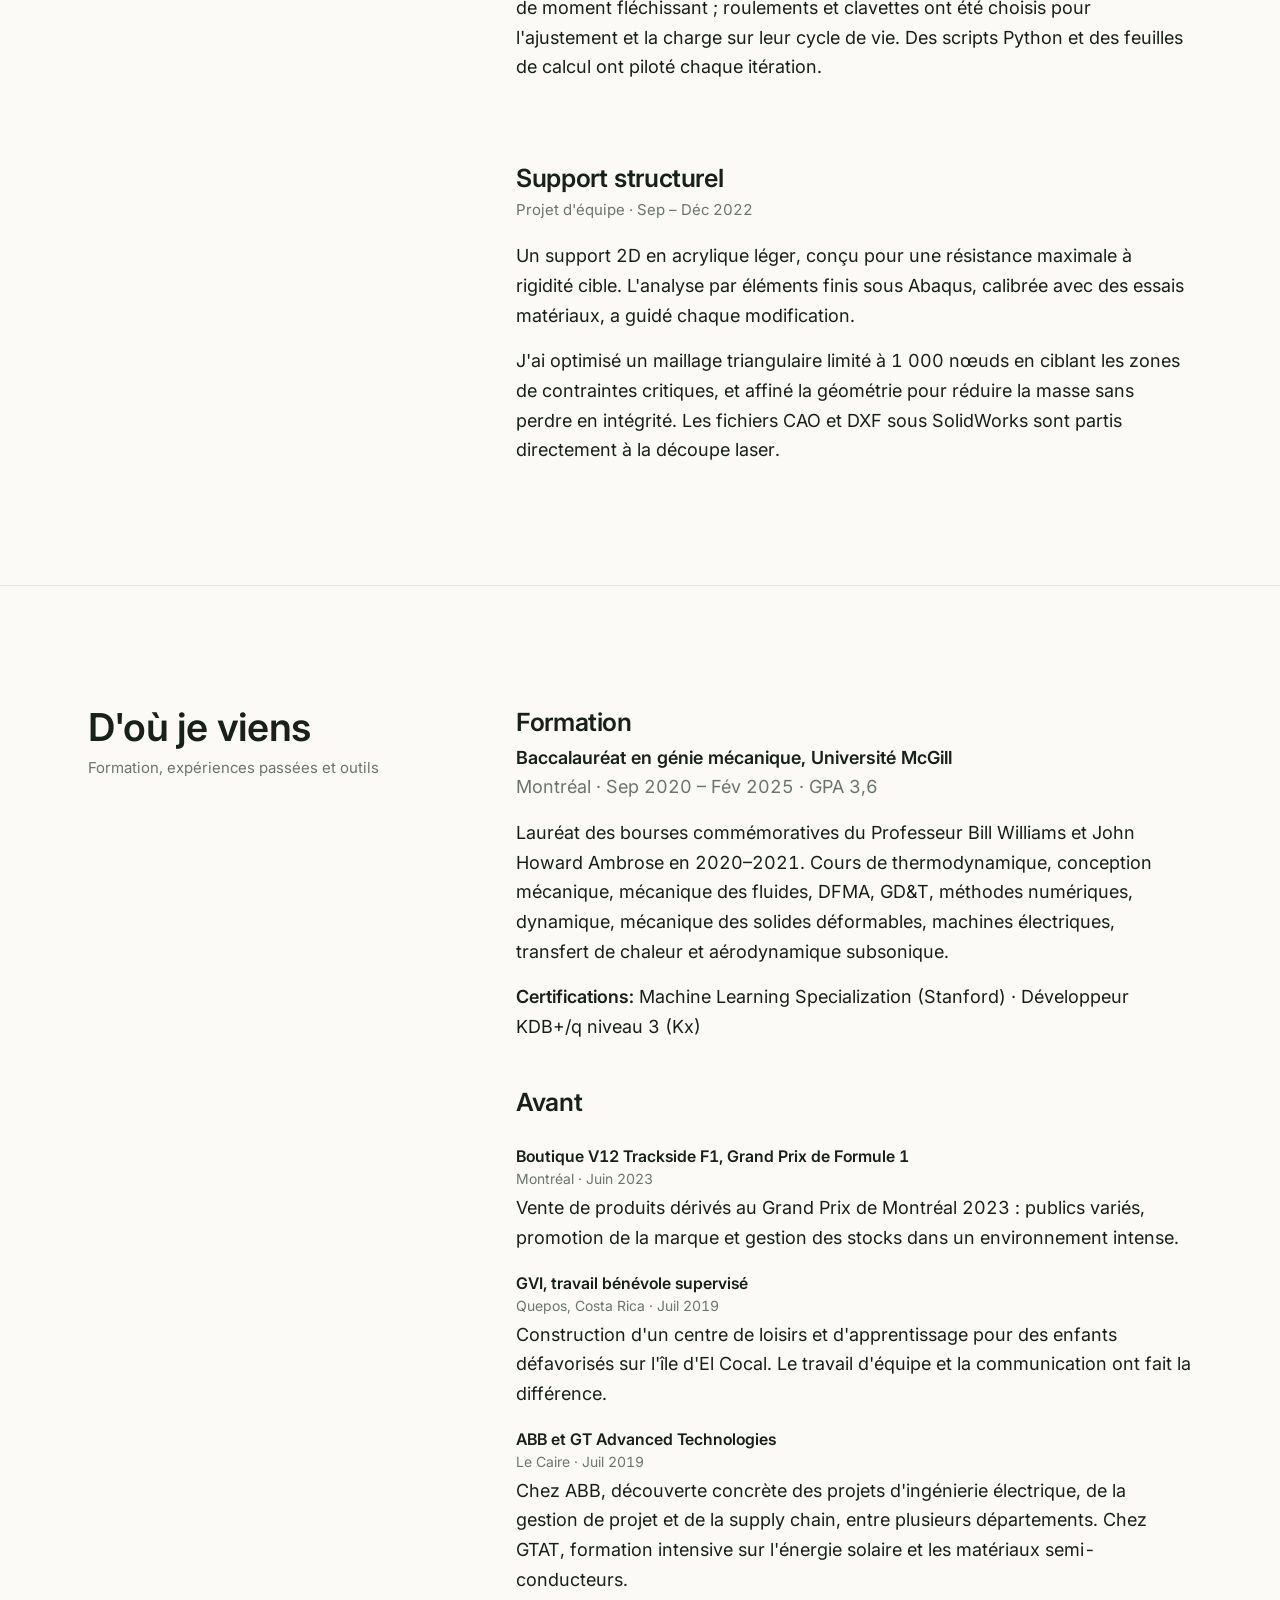
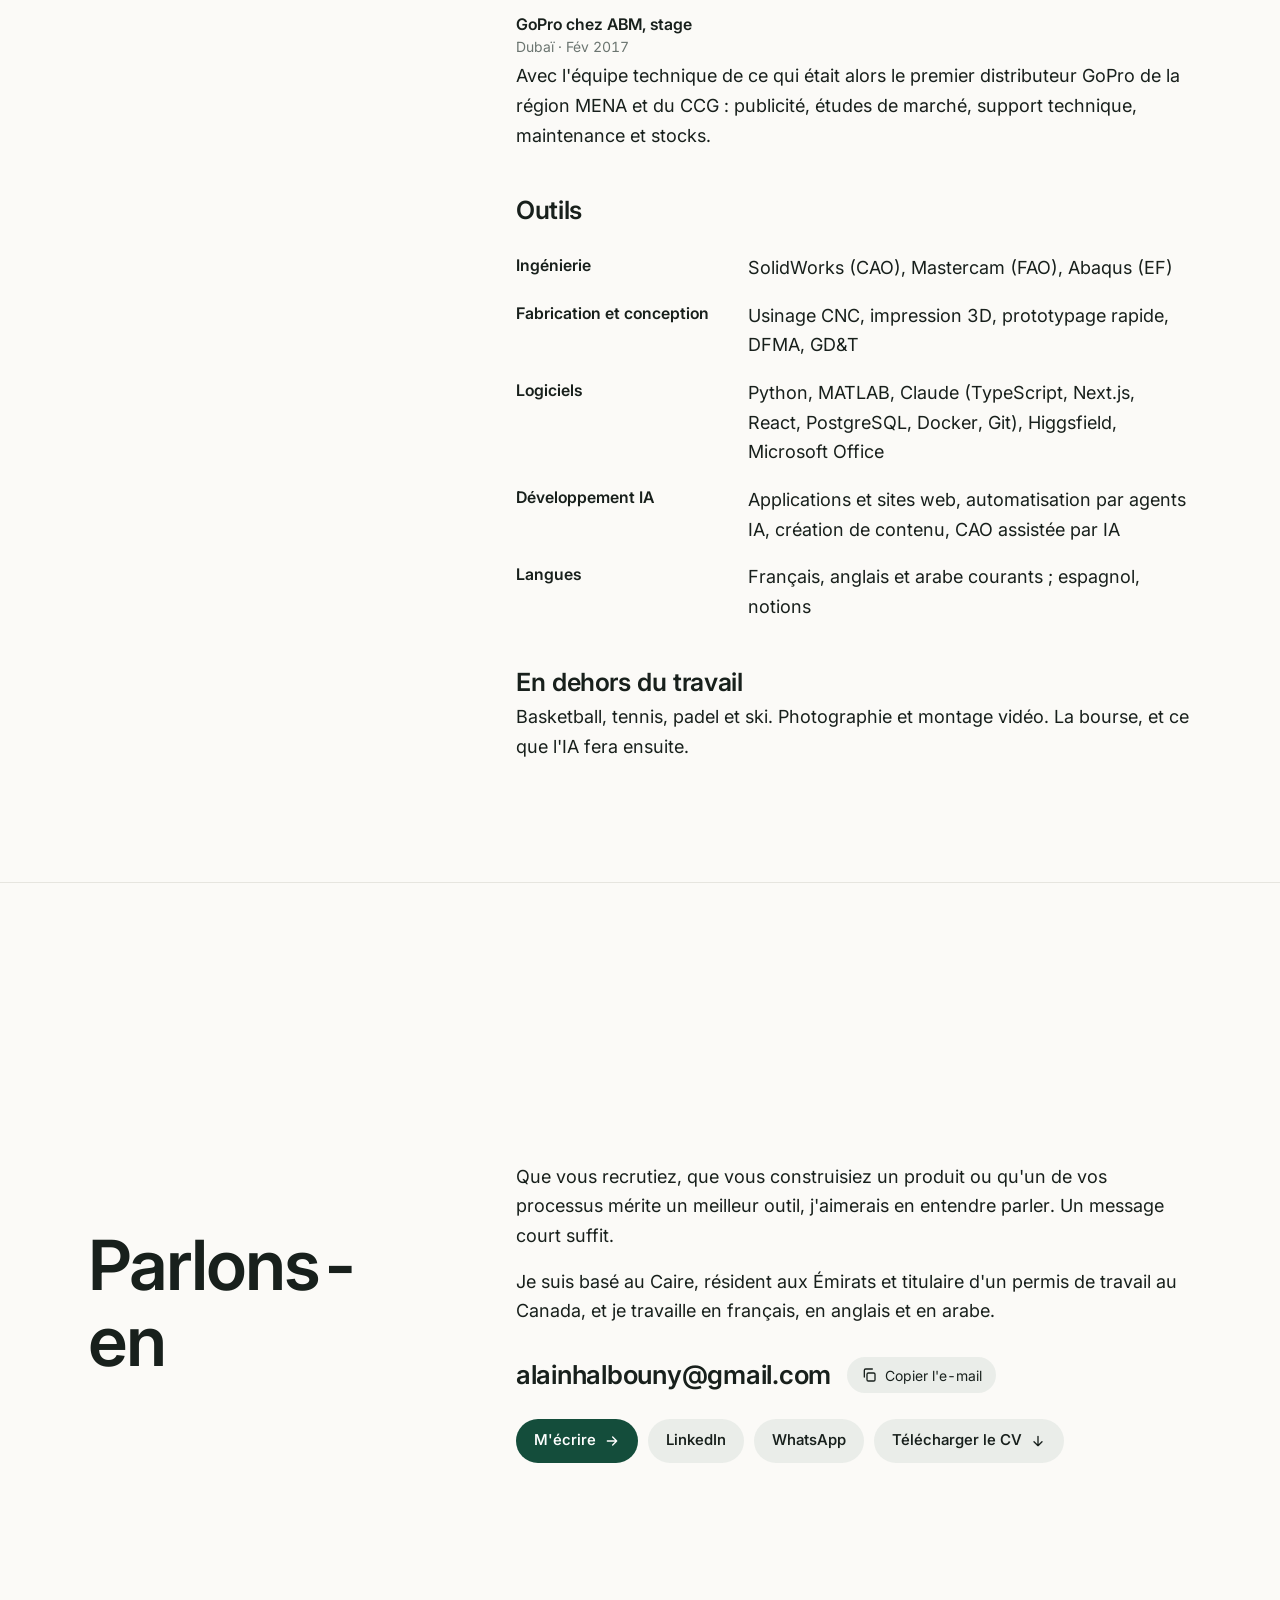
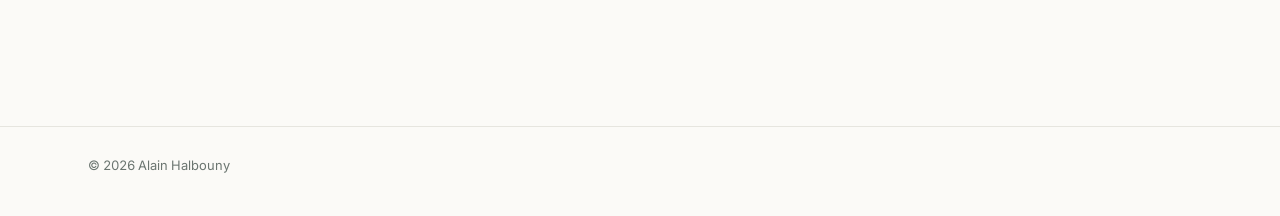
==== commit 596f69b9: "Use a more natural, smaller portrait - New portrait.jpg from the existing photo: softened cutout edg" ====
--- a/fr/index.html
+++ b/fr/index.html
@@ -9,18 +9,18 @@
   <link rel="alternate" hreflang="fr" href="https://a-hal.github.io/fr/">
   <meta property="og:title" content="Alain Halbouny · Ingénieur mécanique">
   <meta property="og:description" content="Alain Halbouny : ingénieur mécanique (McGill), ingénieur MEP chez Rowad Modern Engineering et co-fondateur d'IQASE. Écrivez-moi.">
-  <meta property="og:image" content="https://a-hal.github.io/linkedin.png">
+  <meta property="og:image" content="https://a-hal.github.io/portrait.jpg">
   <script>document.documentElement.classList.add("js");try{var t=localStorage.getItem("theme");if(t)document.documentElement.setAttribute("data-theme",t)}catch(e){}</script>
   <link rel="preconnect" href="https://fonts.googleapis.com">
   <link rel="preconnect" href="https://fonts.gstatic.com" crossorigin>
   <link href="https://fonts.googleapis.com/css2?family=Inter:opsz,wght@14..32,400..700&display=swap" rel="stylesheet">
-  <link rel="stylesheet" href="../assets/style.css?v=8d06d564">
+  <link rel="stylesheet" href="../assets/style.css?v=a2c58b89">
 </head>
 <body>
 
 <header class="topbar" id="top">
   <div class="topbar-in">
-    <a class="me" href="#hero" aria-label="Alain Halbouny"><img src="../linkedin.png" alt="" width="28" height="28"><span>Alain Halbouny</span></a>
+    <a class="me" href="#hero" aria-label="Alain Halbouny"><img src="../portrait-sm.jpg" alt="" width="28" height="28"><span>Alain Halbouny</span></a>
     <nav class="sections" aria-label="Sections">
       <div class="track">
         <span class="pill" aria-hidden="true"></span>
@@ -57,7 +57,7 @@
         </svg>
       </button>
       <div class="hero-text">
-      <img class="portrait" src="../linkedin.png" alt="Alain Halbouny" width="88" height="88">
+      <img class="portrait" src="../portrait.jpg" alt="Alain Halbouny" width="88" height="88">
       <h1>Bonjour, je suis Alain.</h1>
       <p class="lede">Ingénieur mécanique diplômé de McGill. Le jour, je coordonne les lots MEP de chantiers au Caire ; le reste du temps, je construis IQASE, une marque d'accessoires pour téléphones, et les logiciels de mon travail avec des agents IA.</p>
       <p class="facts">Le Caire, Égypte · Franco-Égyptien · Résident ÉAU · Permis de travail canadien · Français, anglais, arabe</p>
@@ -68,7 +68,7 @@
       </div>
       <a class="scroll-cue" href="#rowad">Voir ce sur quoi je travaille <svg class="ic" viewBox="0 0 24 24" fill="none" stroke="currentColor" stroke-width="2" stroke-linecap="round" stroke-linejoin="round" aria-hidden="true"><path d="M12 5v14M6 13l6 6 6-6"/></svg></a>
       </div>
-      <figure class="hero-photo"><img src="../linkedin.png" alt="" width="420" height="420"></figure>
+      <figure class="hero-photo"><img src="../portrait.jpg" alt="" width="260" height="260"></figure>
     </div>
   </section>
 
--- a/assets/style.css
+++ b/assets/style.css
@@ -81,7 +81,7 @@
 .topbar-in { max-width: 960px; margin: 0 auto; height: 100%; padding: 0 16px; display: flex; align-items: center; gap: 14px; }
 .me { display: flex; align-items: center; gap: 10px; color: var(--ink); flex: none; font-size: 15px; font-variation-settings: var(--w-semi); }
 .me:hover { text-decoration: none; }
-.me img { width: 28px; height: 28px; border-radius: 50%; object-fit: cover; object-position: center 15%; }
+.me img { width: 28px; height: 28px; border-radius: 50%; object-fit: cover; }
 .sections { flex: 1; min-width: 0; display: flex; justify-content: center; }
 .track { position: relative; display: flex; gap: 2px; overflow-x: auto; scrollbar-width: none; padding: 4px; }
 .track::-webkit-scrollbar { display: none; }
@@ -115,7 +115,7 @@
 /* ---------- Hero ---------- */
 .hero { min-height: calc(100svh - var(--bar-h)); display: flex; align-items: center; padding: 48px 0 40px; }
 .hero .wrap { width: 100%; }
-.portrait { width: 88px; height: 88px; border-radius: 50%; object-fit: cover; object-position: center 15%; display: block; margin-bottom: 22px; }
+.portrait { width: 80px; height: 80px; border-radius: 50%; object-fit: cover; display: block; margin-bottom: 22px; box-shadow: 0 0 0 1px var(--line); }
 h1 { font-size: clamp(34px, 8vw, 48px); line-height: 1.08; letter-spacing: -0.03em; margin: 0 0 16px; font-variation-settings: "wght" 700, "opsz" 32; }
 .lede { font-size: 19px; line-height: 1.55; margin: 0 0 14px; max-width: 34em; }
 .facts { color: var(--muted); font-size: 14px; margin: 0 0 26px; }
@@ -282,11 +282,11 @@
   .lamp { right: max(24px, calc(50% - 560px)); }
 
   .hero { padding: 72px 0 56px; }
-  .hero .wrap { display: grid; grid-template-columns: minmax(0, 1.25fr) minmax(0, 0.75fr); gap: 72px; align-items: center; }
+  .hero .wrap { display: grid; grid-template-columns: minmax(0, 1fr) auto; gap: 80px; align-items: center; }
   .hero .portrait { display: none; }
-  .hero-photo { display: block; justify-self: end; width: 100%; max-width: 420px; }
-  .hero-photo img { display: block; width: 100%; height: auto; aspect-ratio: 1; object-fit: cover; object-position: center 18%;
-    border-radius: 50%; box-shadow: var(--shadow); }
+  .hero-photo { display: block; justify-self: end; width: 260px; }
+  .hero-photo img { display: block; width: 100%; height: auto; aspect-ratio: 1; object-fit: cover;
+    border-radius: 50%; box-shadow: 0 0 0 1px var(--line); }
   h1 { font-size: clamp(56px, 5.4vw, 80px); margin-bottom: 22px; }
   .lede { font-size: 22px; max-width: 30em; }
   .facts { font-size: 15px; }
@@ -320,5 +320,5 @@
   .lamp { right: max(24px, calc(50% - 640px)); }
   .chapter .wrap { grid-template-columns: minmax(0, 400px) minmax(0, 1fr); gap: 0 120px; }
   .ch-body { max-width: 780px; }
-  .hero-photo { max-width: 480px; }
-}
+  .hero-photo { width: 300px; }
+}
